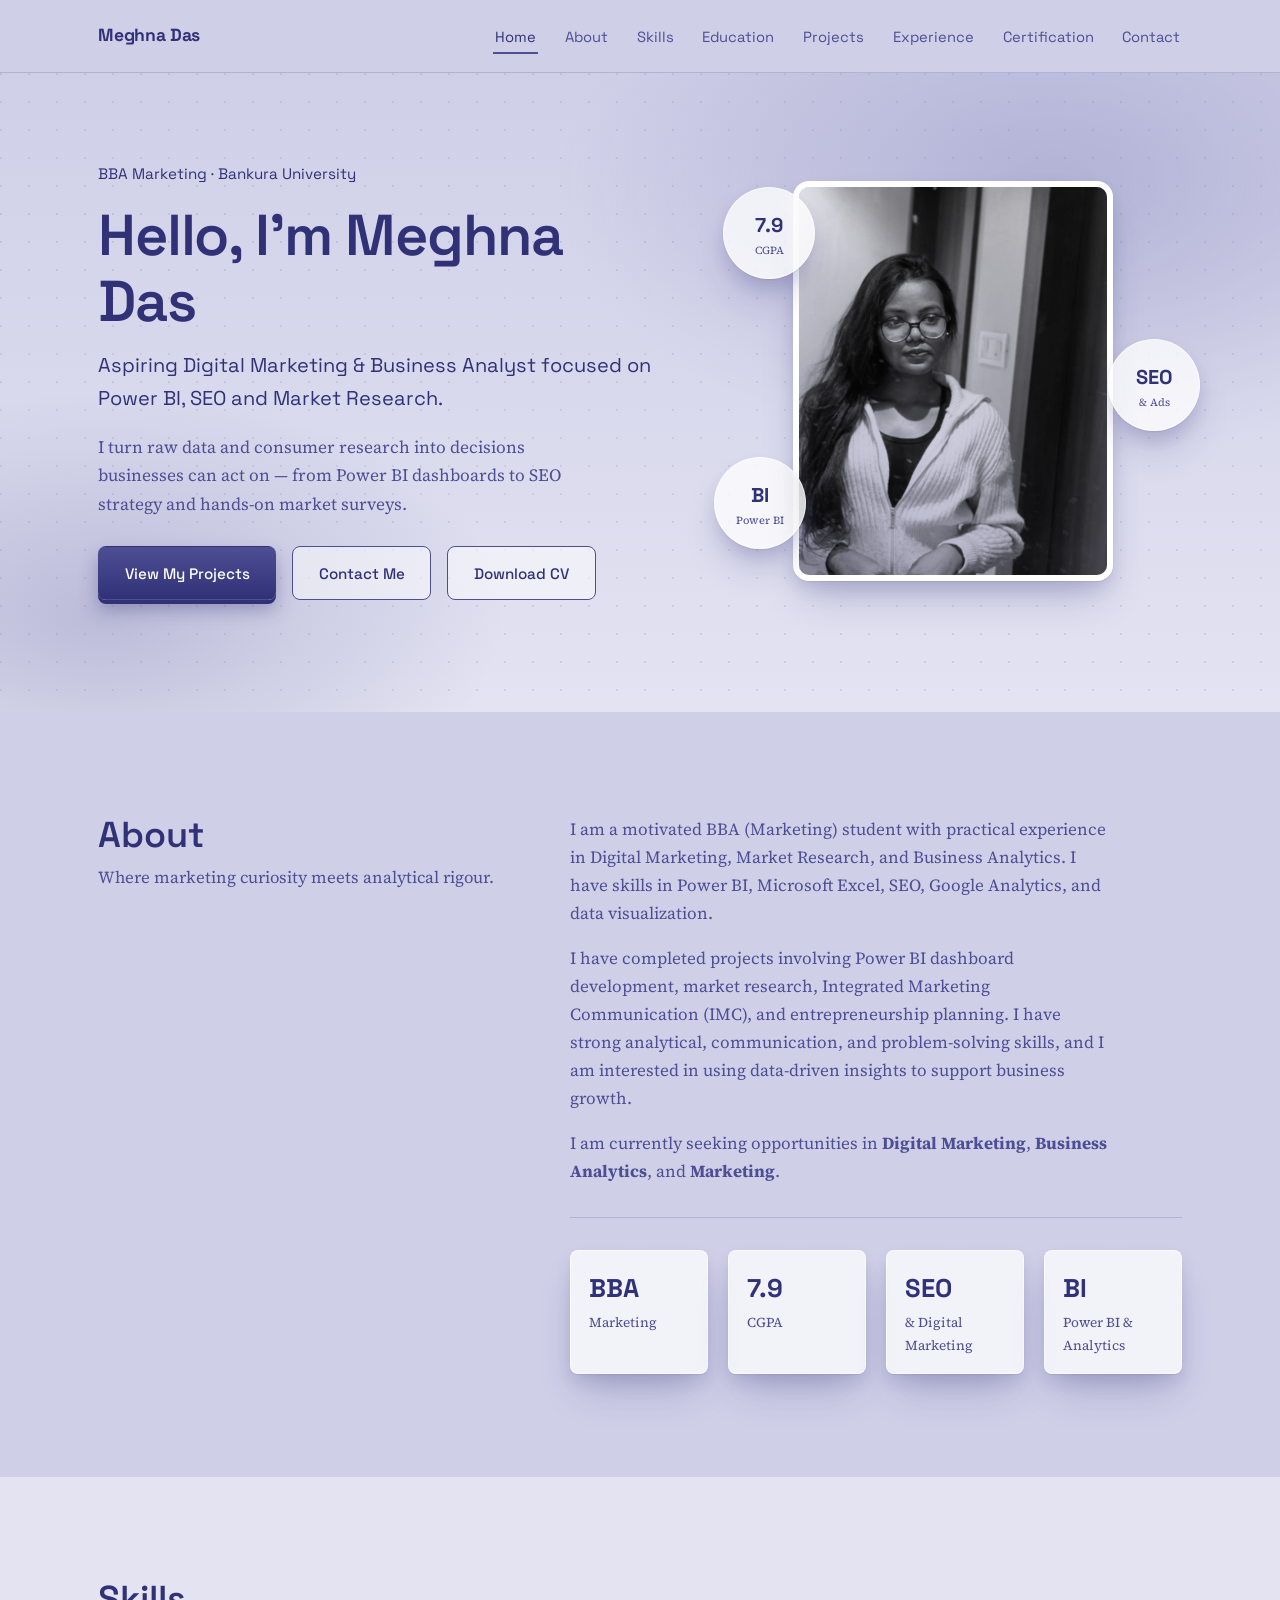
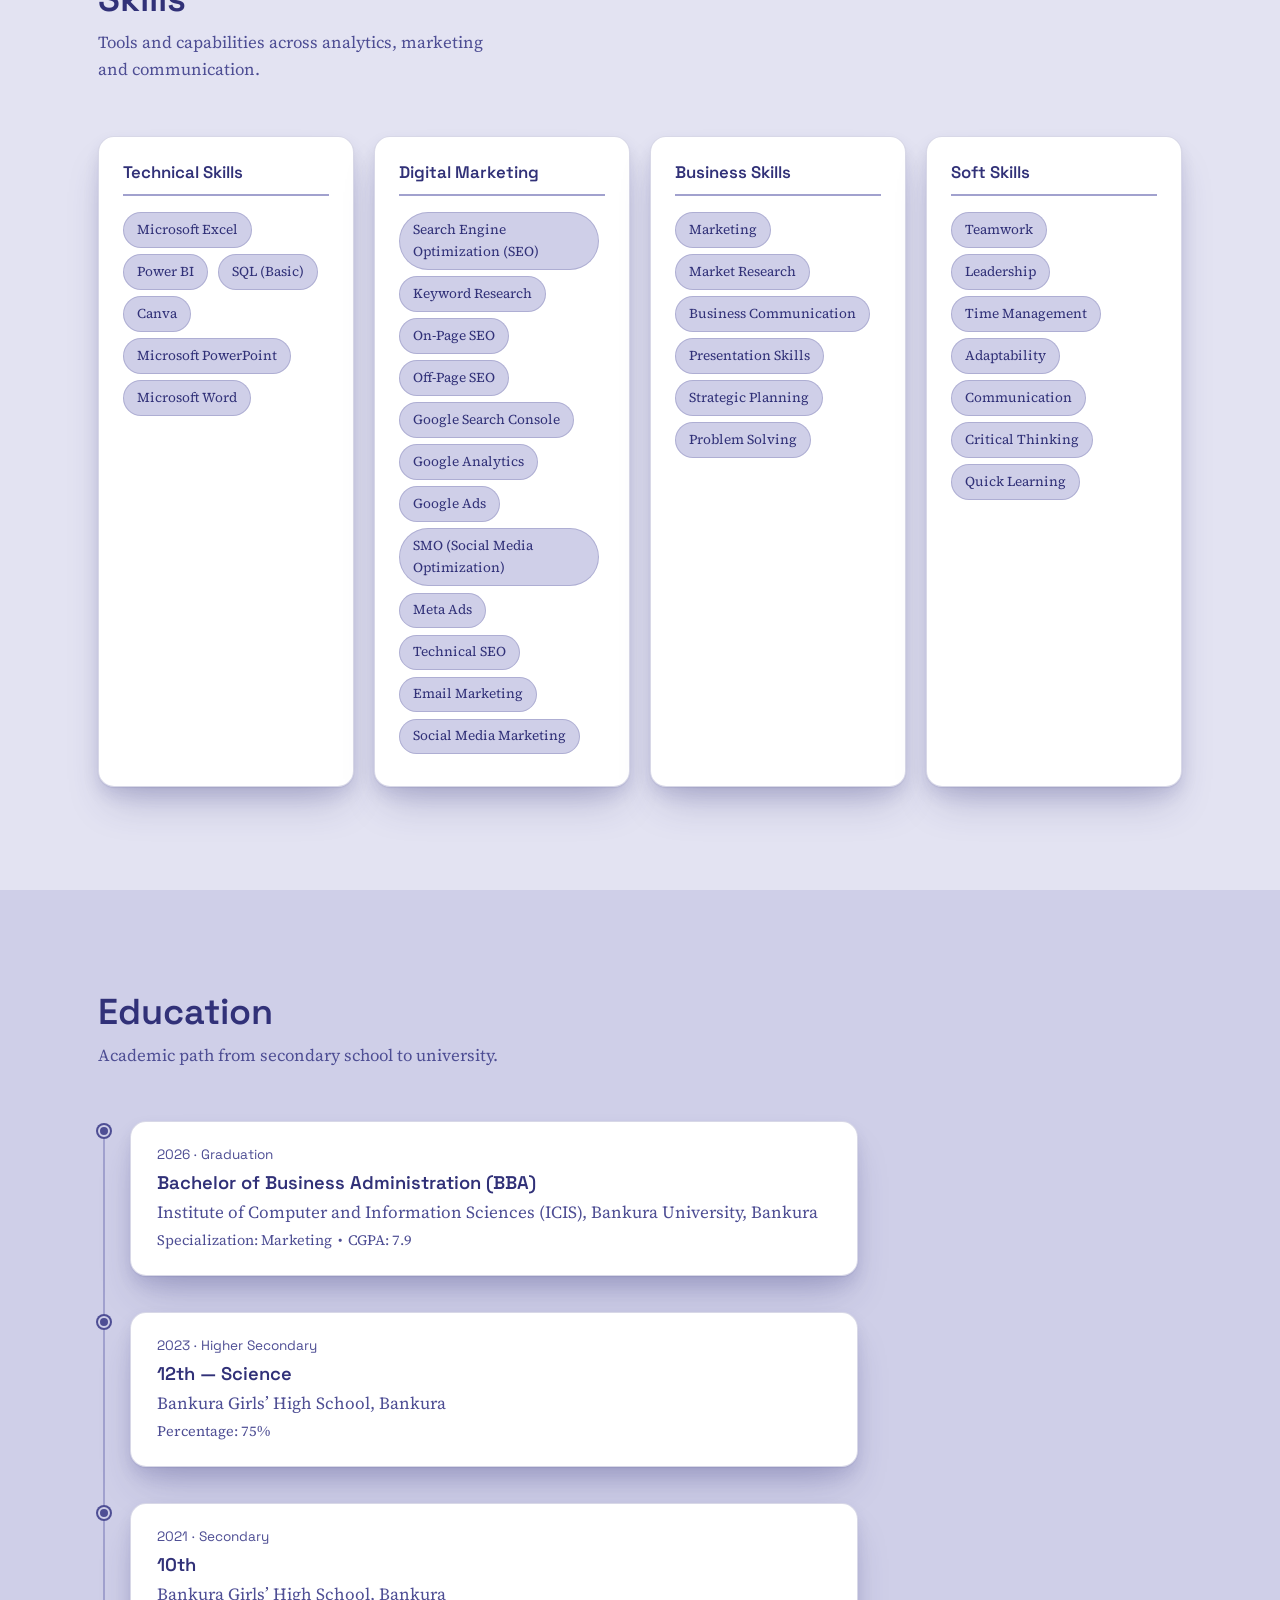
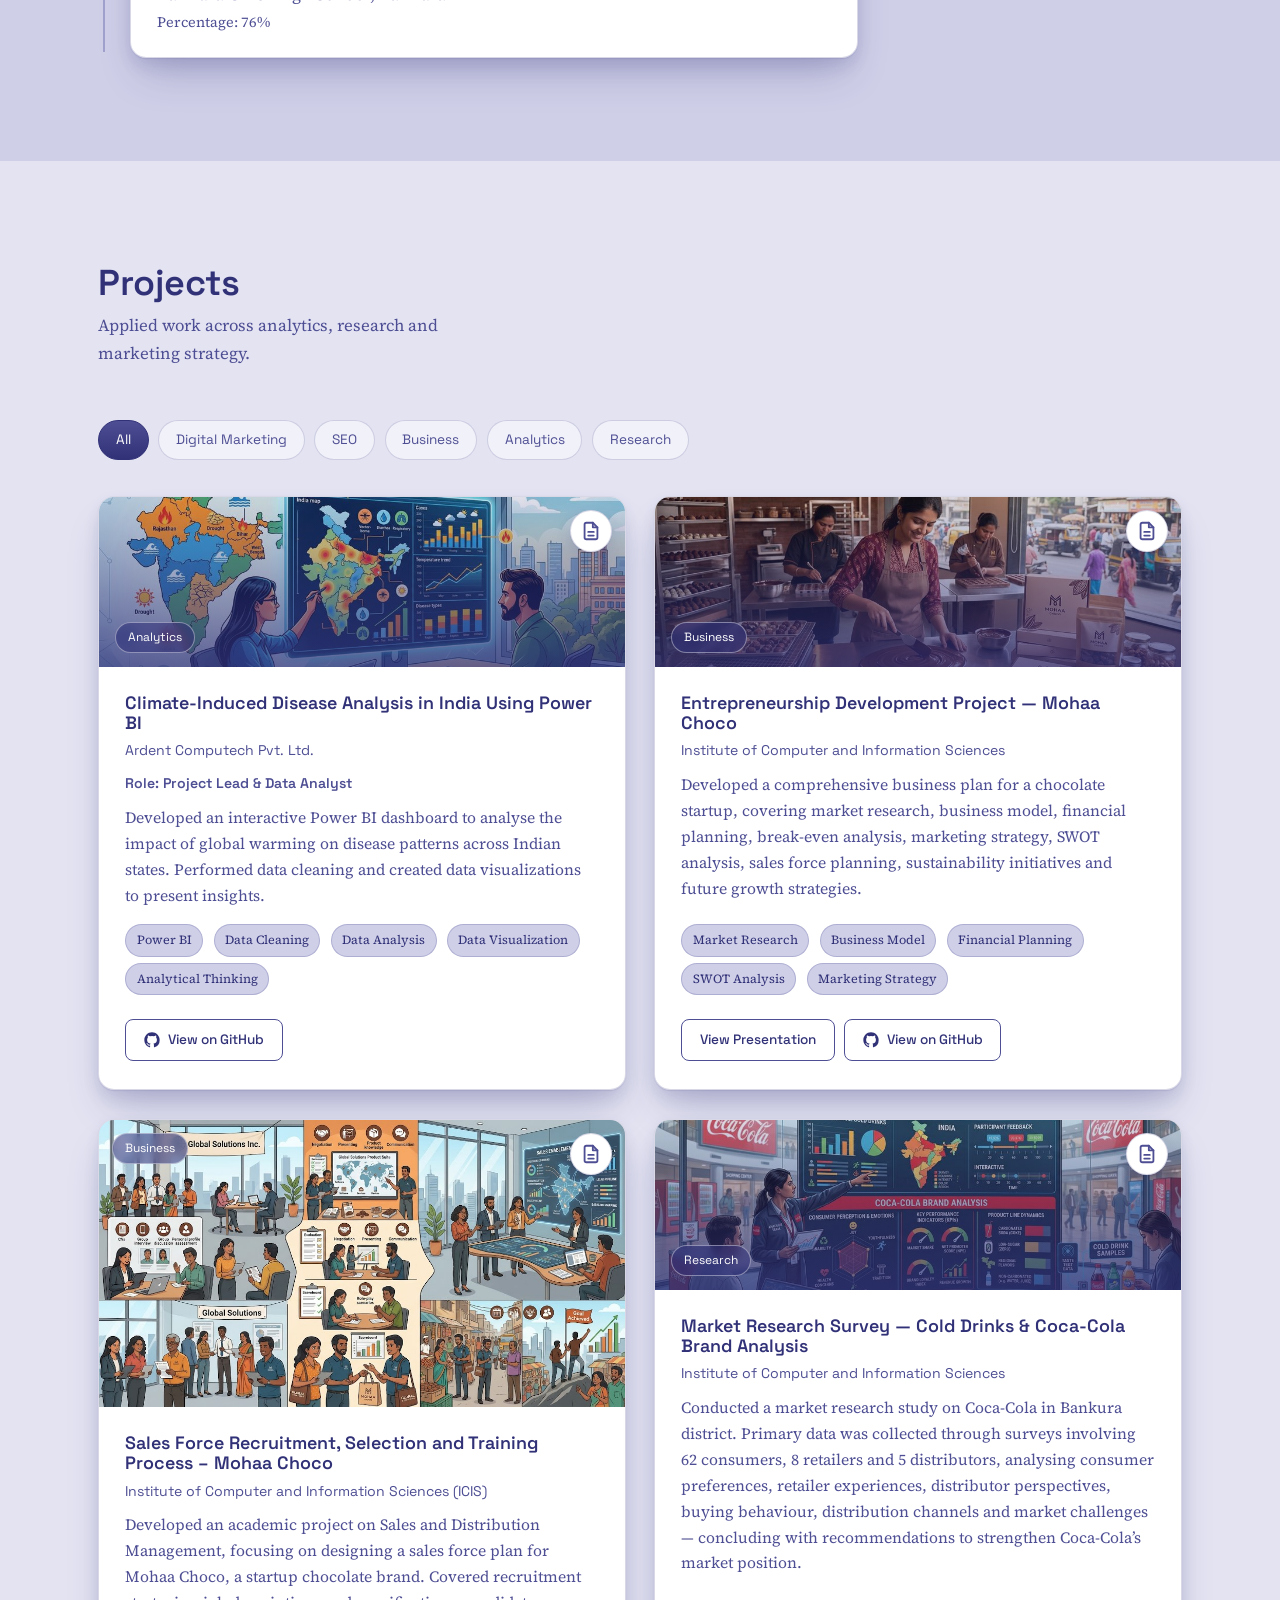
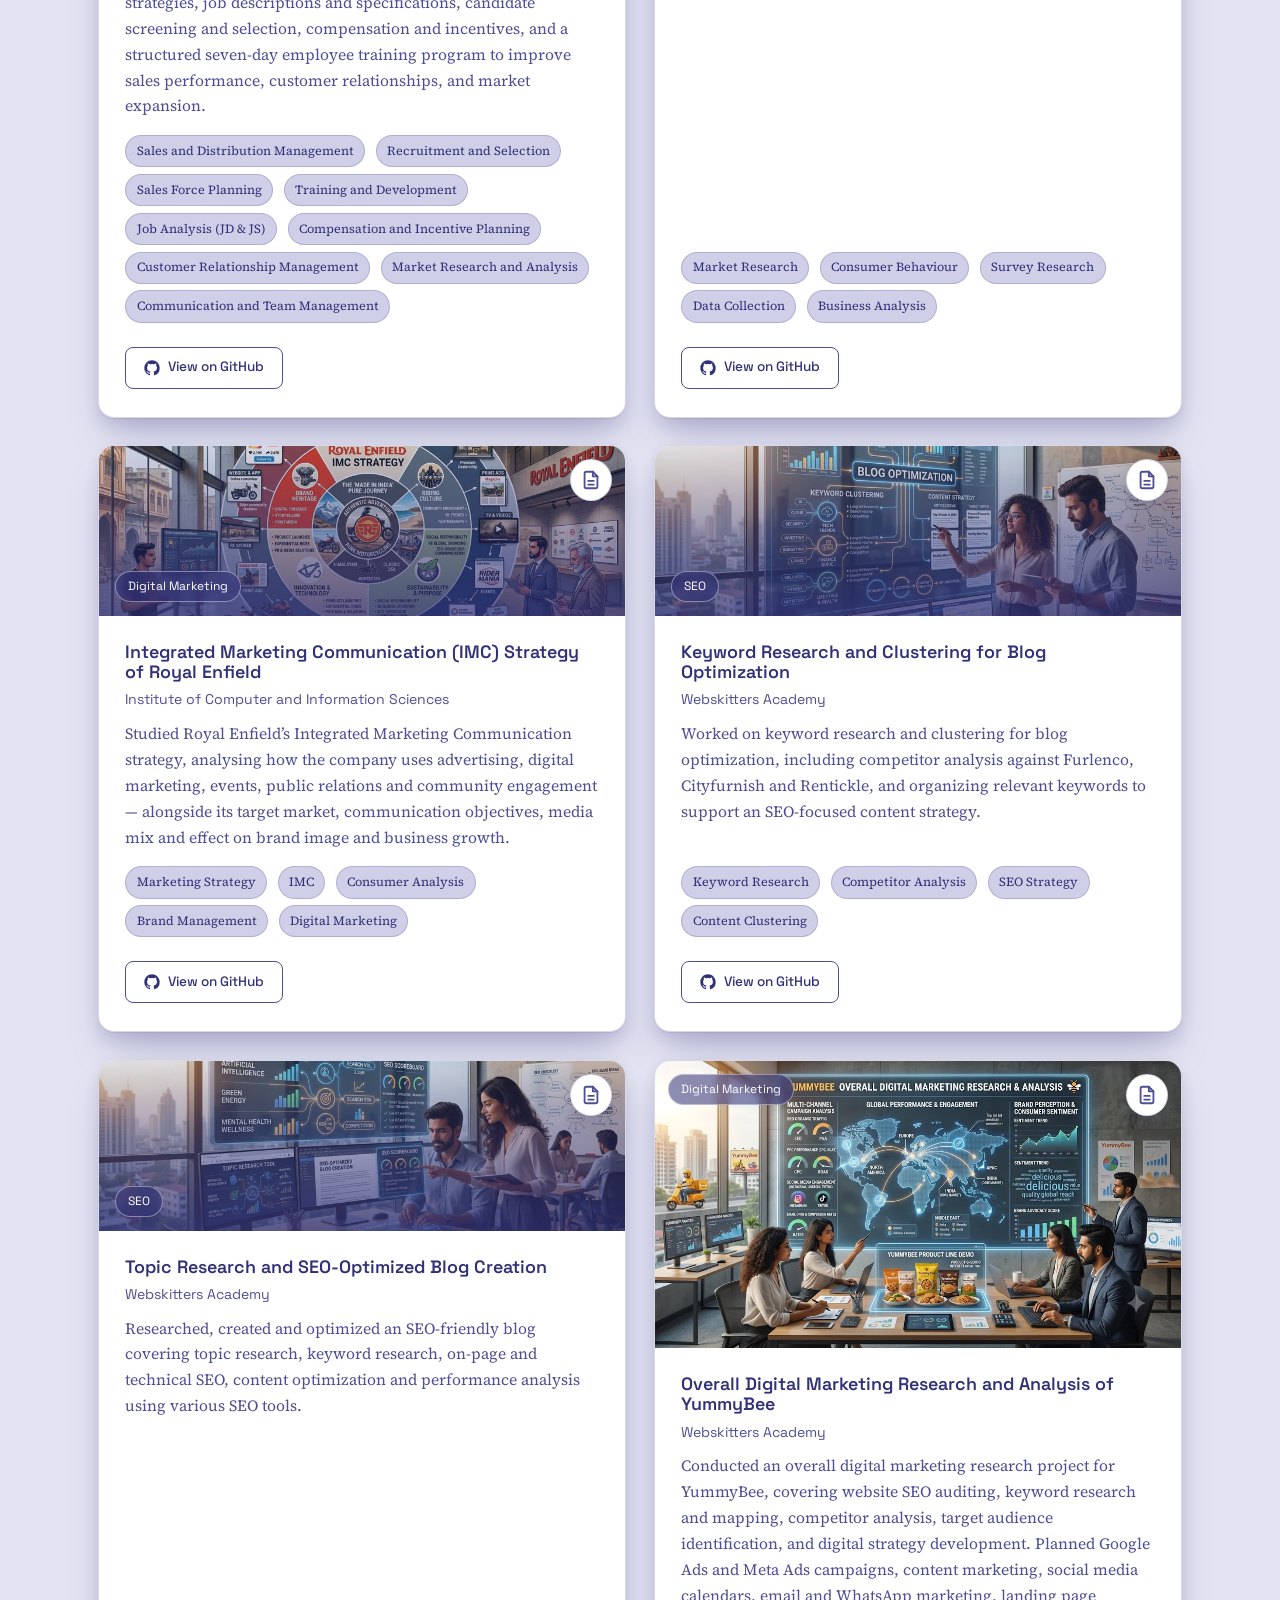
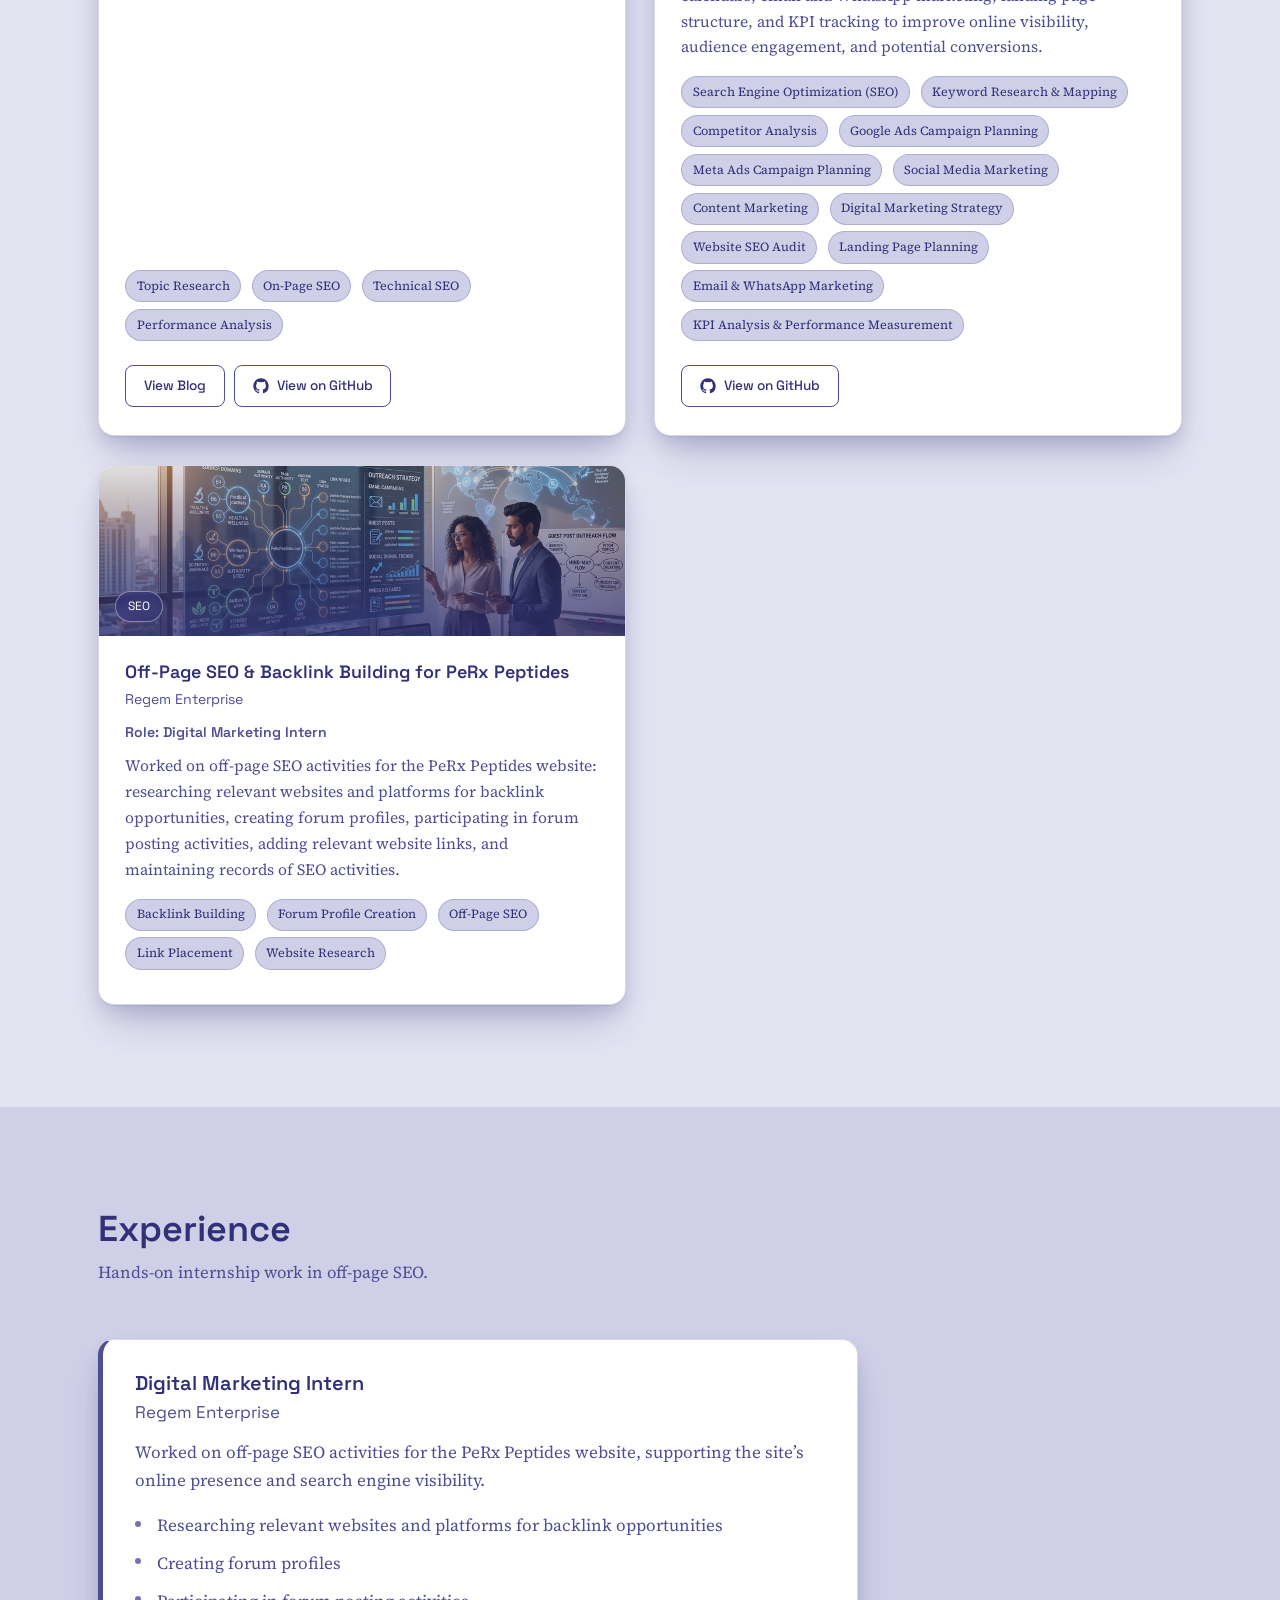
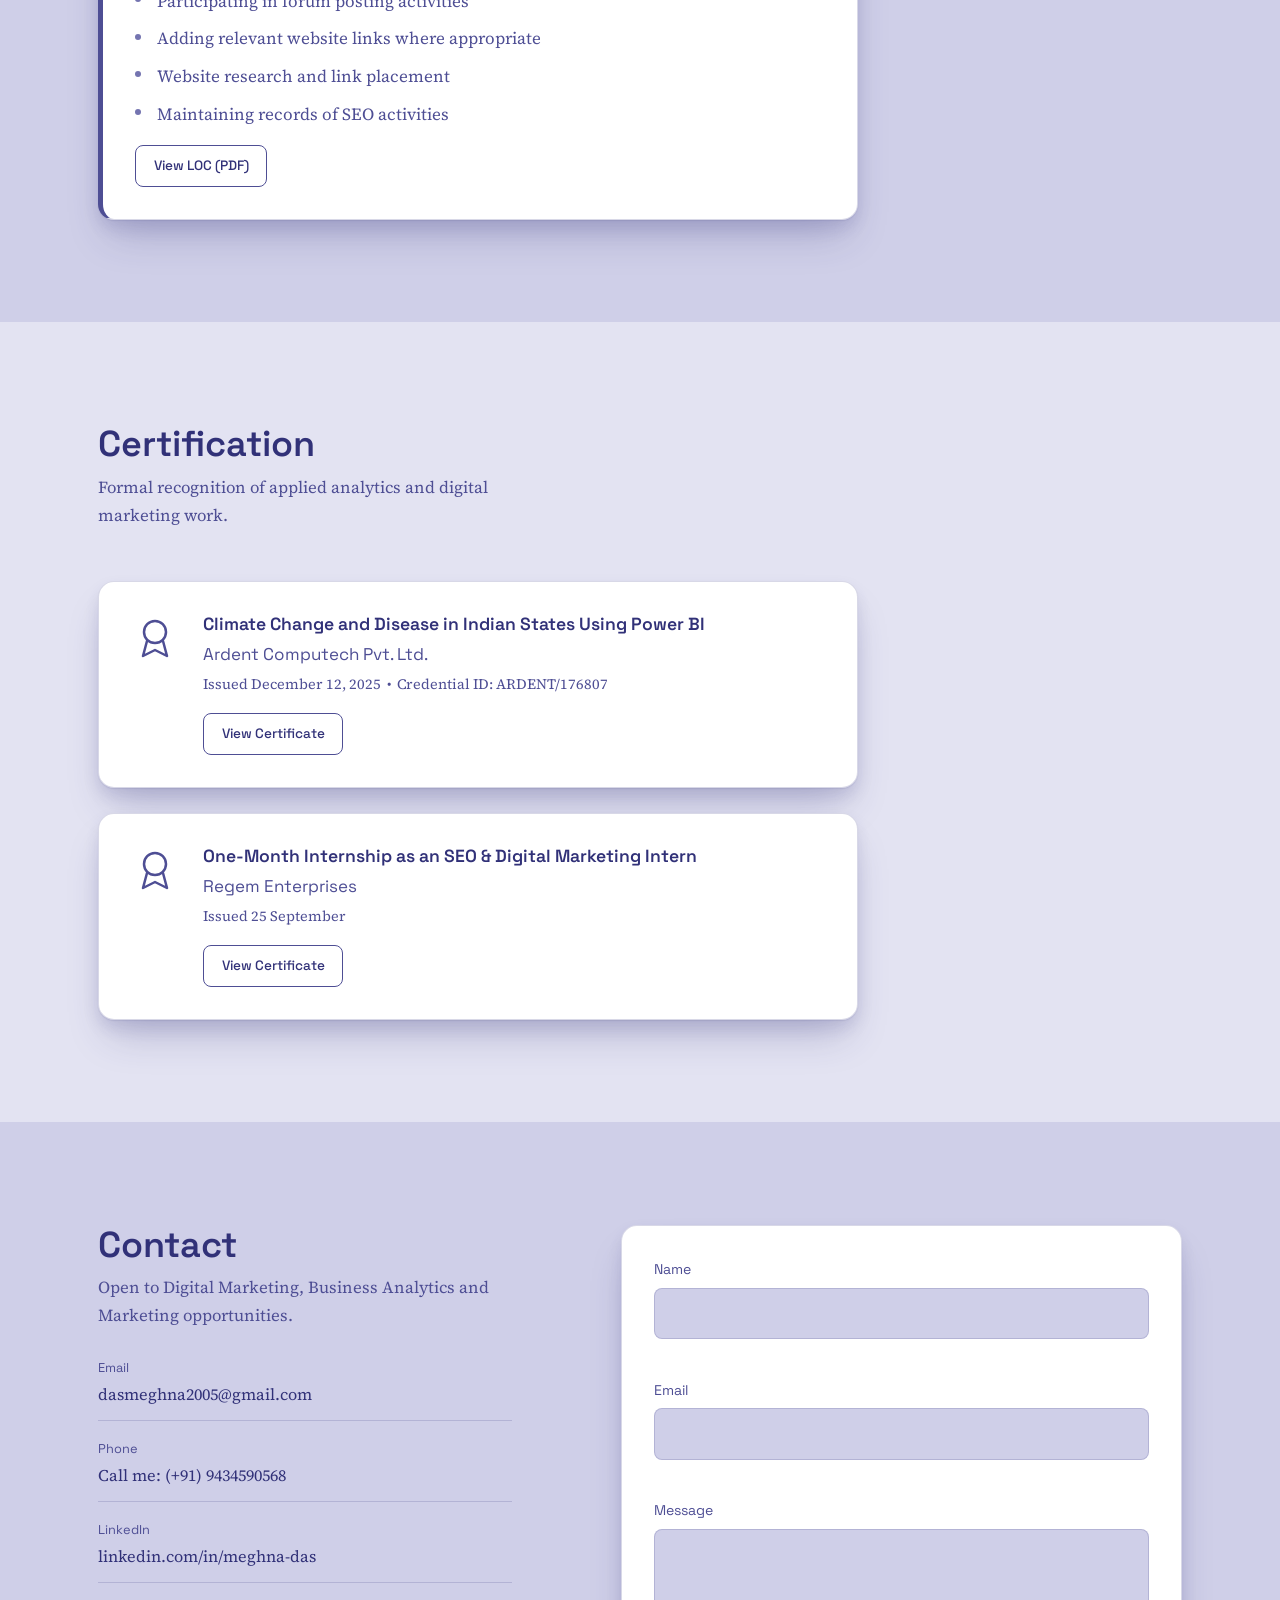
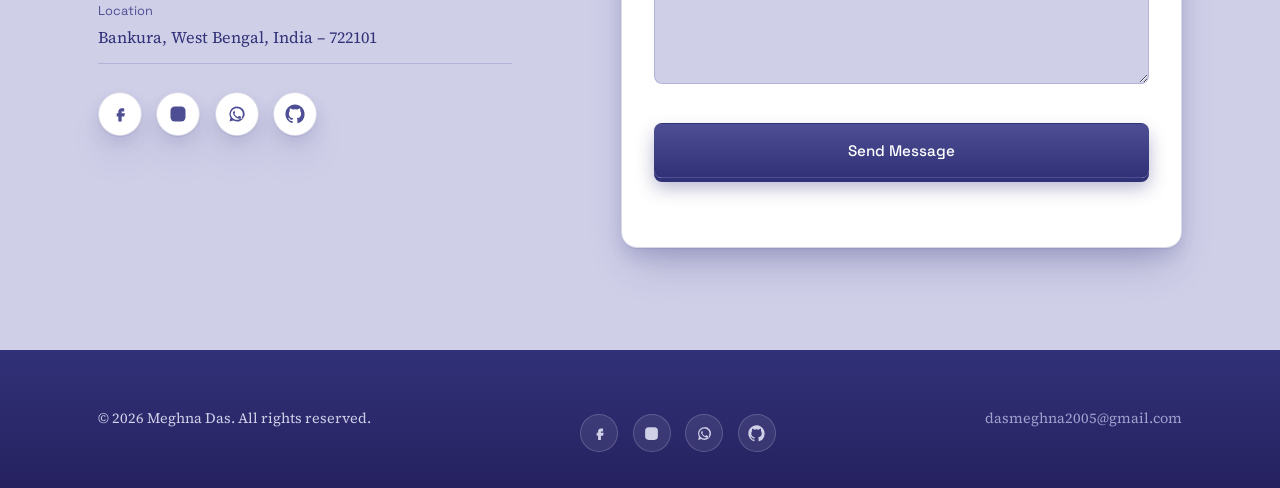
==== index.html @ 4d8c756a "Add files via upload" ====
<!DOCTYPE html>
<html lang="en">
<head>
  <meta charset="UTF-8">
  <meta name="viewport" content="width=device-width, initial-scale=1.0">
  <title>Meghna Das | Digital Marketing &amp; Business Analytics Portfolio</title>
  <meta name="description" content="Professional portfolio of Meghna Das, a BBA Marketing student with skills in Digital Marketing, SEO, Power BI, Market Research and Business Analytics.">
  <link rel="preconnect" href="https://fonts.googleapis.com">
  <link rel="preconnect" href="https://fonts.gstatic.com" crossorigin>
  <link href="https://fonts.googleapis.com/css2?family=Space+Grotesk:wght@400;500;600;700&family=Source+Serif+4:ital,opsz,wght@0,8..60,400;0,8..60,500;1,8..60,400&display=swap" rel="stylesheet">
  <link rel="stylesheet" href="style.css">
</head>
<body>

  <a class="skip-link" href="#main">Skip to content</a>

  <header class="site-header" id="site-header">
    <div class="header-inner">
      <a href="#home" class="logo">Meghna Das</a>

      <nav class="main-nav" id="main-nav" aria-label="Primary">
        <ul class="nav-list">
          <li><a href="#home" class="nav-link">Home</a></li>
          <li><a href="#about" class="nav-link">About</a></li>
          <li><a href="#skills" class="nav-link">Skills</a></li>
          <li><a href="#education" class="nav-link">Education</a></li>
          <li><a href="#projects" class="nav-link">Projects</a></li>
          <li><a href="#experience" class="nav-link">Experience</a></li>
          <li><a href="#certification" class="nav-link">Certification</a></li>
          <li><a href="#contact" class="nav-link">Contact</a></li>
        </ul>
      </nav>

      <button class="nav-toggle" id="nav-toggle" aria-expanded="false" aria-controls="main-nav" aria-label="Open menu">
        <span class="nav-toggle-bar"></span>
        <span class="nav-toggle-bar"></span>
        <span class="nav-toggle-bar"></span>
      </button>
    </div>
  </header>

  <main id="main">

    <!-- HERO -->
    <section class="hero" id="home">
      <div class="hero-bg" aria-hidden="true"></div>
      <div class="hero-inner">
        <div class="hero-copy">
          <p class="hero-eyebrow">BBA Marketing &middot; Bankura University</p>
          <h1 class="hero-heading">Hello, I&rsquo;m Meghna Das</h1>
          <p class="hero-role">Aspiring Digital Marketing &amp; Business Analyst focused on Power BI, SEO and Market Research.</p>
          <p class="hero-summary">
            I turn raw data and consumer research into decisions businesses can act on &mdash;
            from Power BI dashboards to SEO strategy and hands&#8209;on market surveys.
          </p>
          <div class="hero-actions">
            <a href="#projects" class="btn btn-primary">View My Projects</a>
            <a href="#contact" class="btn btn-ghost">Contact Me</a>
            <a href="Meghna_Das.pdf" class="btn btn-ghost" download>Download CV</a>
          </div>
        </div>

        <div class="hero-visual">
          <div class="photo-frame tilt-card" id="photo-frame">
            <img src="images/profile.jpg" alt="Portrait of Meghna Das" class="photo-img">
            <div class="photo-glow"></div>
          </div>

          <div class="floating-chip chip-cgpa tilt-card">
            <span class="chip-value">7.9</span>
            <span class="chip-label">CGPA</span>
          </div>
          <div class="floating-chip chip-bi tilt-card">
            <span class="chip-value">BI</span>
            <span class="chip-label">Power&nbsp;BI</span>
          </div>
          <div class="floating-chip chip-seo tilt-card">
            <span class="chip-value">SEO</span>
            <span class="chip-label">&amp; Ads</span>
          </div>
        </div>
      </div>
    </section>

    <!-- ABOUT -->
    <section class="section" id="about">
      <div class="section-inner about-grid">
        <div class="section-heading-block">
          <h2 class="section-heading">About</h2>
          <p class="section-lede">Where marketing curiosity meets analytical rigour.</p>
        </div>

        <div class="about-body">
          <p>
            I am a motivated BBA (Marketing) student with practical experience in Digital
            Marketing, Market Research, and Business Analytics. I have skills in Power BI,
            Microsoft Excel, SEO, Google Analytics, and data visualization.
          </p>
          <p>
            I have completed projects involving Power BI dashboard development, market
            research, Integrated Marketing Communication (IMC), and entrepreneurship
            planning. I have strong analytical, communication, and problem&#8209;solving
            skills, and I am interested in using data&#8209;driven insights to support
            business growth.
          </p>
          <p>
            I am currently seeking opportunities in <strong>Digital Marketing</strong>,
            <strong>Business Analytics</strong>, and <strong>Marketing</strong>.
          </p>

          <ul class="stat-row">
            <li class="stat tilt-card">
              <span class="stat-value">BBA</span>
              <span class="stat-label">Marketing</span>
            </li>
            <li class="stat tilt-card">
              <span class="stat-value">7.9</span>
              <span class="stat-label">CGPA</span>
            </li>
            <li class="stat tilt-card">
              <span class="stat-value">SEO</span>
              <span class="stat-label">&amp; Digital Marketing</span>
            </li>
            <li class="stat tilt-card">
              <span class="stat-value">BI</span>
              <span class="stat-label">Power BI &amp; Analytics</span>
            </li>
          </ul>
        </div>
      </div>
    </section>

    <!-- SKILLS -->
    <section class="section section-alt" id="skills">
      <div class="section-inner">
        <div class="section-heading-block">
          <h2 class="section-heading">Skills</h2>
          <p class="section-lede">Tools and capabilities across analytics, marketing and communication.</p>
        </div>

        <div class="skills-grid">
          <div class="skill-card tilt-card">
            <h3 class="skill-card-title">Technical Skills</h3>
            <ul class="tag-list">
              <li>Microsoft Excel</li>
              <li>Power BI</li>
              <li>SQL (Basic)</li>
              <li>Canva</li>
              <li>Microsoft PowerPoint</li>
              <li>Microsoft Word</li>
            </ul>
          </div>

          <div class="skill-card tilt-card">
            <h3 class="skill-card-title">Digital Marketing</h3>
            <ul class="tag-list">
              <li>Search Engine Optimization (SEO)</li>
              <li>Keyword Research</li>
              <li>On&#8209;Page SEO</li>
              <li>Off&#8209;Page SEO</li>
              <li>Google Search Console</li>
              <li>Google Analytics</li>
              <li>Google Ads</li>
              <li>SMO (Social Media Optimization)</li>
              <li>Meta Ads</li>
              <li>Technical SEO</li>
              <li>Email Marketing</li>
              <li>Social Media Marketing</li>
            </ul>
          </div>

          <div class="skill-card tilt-card">
            <h3 class="skill-card-title">Business Skills</h3>
            <ul class="tag-list">
              <li>Marketing</li>
              <li>Market Research</li>
              <li>Business Communication</li>
              <li>Presentation Skills</li>
              <li>Strategic Planning</li>
              <li>Problem Solving</li>
            </ul>
          </div>

          <div class="skill-card tilt-card">
            <h3 class="skill-card-title">Soft Skills</h3>
            <ul class="tag-list">
              <li>Teamwork</li>
              <li>Leadership</li>
              <li>Time Management</li>
              <li>Adaptability</li>
              <li>Communication</li>
              <li>Critical Thinking</li>
              <li>Quick Learning</li>
            </ul>
          </div>
        </div>
      </div>
    </section>

    <!-- EDUCATION -->
    <section class="section" id="education">
      <div class="section-inner">
        <div class="section-heading-block">
          <h2 class="section-heading">Education</h2>
          <p class="section-lede">Academic path from secondary school to university.</p>
        </div>

        <ol class="timeline">
          <li class="timeline-item">
            <div class="timeline-dot"></div>
            <div class="timeline-content tilt-card">
              <p class="timeline-year">2026 &middot; Graduation</p>
              <h3 class="timeline-title">Bachelor of Business Administration (BBA)</h3>
              <p class="timeline-org">Institute of Computer and Information Sciences (ICIS), Bankura University, Bankura</p>
              <p class="timeline-meta">Specialization: Marketing &nbsp;&bull;&nbsp; CGPA: 7.9</p>
            </div>
          </li>

          <li class="timeline-item">
            <div class="timeline-dot"></div>
            <div class="timeline-content tilt-card">
              <p class="timeline-year">2023 &middot; Higher Secondary</p>
              <h3 class="timeline-title">12th &mdash; Science</h3>
              <p class="timeline-org">Bankura Girls&rsquo; High School, Bankura</p>
              <p class="timeline-meta">Percentage: 75%</p>
            </div>
          </li>

          <li class="timeline-item">
            <div class="timeline-dot"></div>
            <div class="timeline-content tilt-card">
              <p class="timeline-year">2021 &middot; Secondary</p>
              <h3 class="timeline-title">10th</h3>
              <p class="timeline-org">Bankura Girls&rsquo; High School, Bankura</p>
              <p class="timeline-meta">Percentage: 76%</p>
            </div>
          </li>
        </ol>
      </div>
    </section>

    <!-- PROJECTS -->
    <section class="section section-alt" id="projects">
      <div class="section-inner">
        <div class="section-heading-block">
          <h2 class="section-heading">Projects</h2>
          <p class="section-lede">Applied work across analytics, research and marketing strategy.</p>
        </div>

        <div class="filter-bar" role="group" aria-label="Filter projects by category">
          <button class="filter-btn is-active" data-filter="all">All</button>
          <button class="filter-btn" data-filter="digital-marketing">Digital Marketing</button>
          <button class="filter-btn" data-filter="seo">SEO</button>
          <button class="filter-btn" data-filter="business">Business</button>
          <button class="filter-btn" data-filter="analytics">Analytics</button>
          <button class="filter-btn" data-filter="research">Research</button>
        </div>

        <div class="project-grid" id="project-grid">

          <article class="project-card tilt-card" data-category="analytics">
            <a class="project-pdf-link" href="Power_BI_project.pdf" target="_blank" rel="noopener noreferrer" aria-label="View project PDF: Climate-Induced Disease Analysis in India Using Power BI" title="View project PDF">
              <svg viewBox="0 0 24 24" aria-hidden="true"><path d="M14 3H7a2 2 0 0 0-2 2v14a2 2 0 0 0 2 2h10a2 2 0 0 0 2-2V8l-5-5Z"/><path d="M14 3v5h5"/><path d="M9 13h6M9 17h6"/></svg>
            </a>
            <div class="project-media" style="background-image:url('images/project-disease-analysis.jpg')">
              <span class="project-media-tag">Analytics</span>
            </div>
            <div class="project-body">
              <div class="project-card-head">
                <h3 class="project-title">Climate-Induced Disease Analysis in India Using Power BI</h3>
                <p class="project-org">Ardent Computech Pvt. Ltd.</p>
              </div>
              <p class="project-role">Role: Project Lead &amp; Data Analyst</p>
              <p class="project-desc">
                Developed an interactive Power BI dashboard to analyse the impact of global
                warming on disease patterns across Indian states. Performed data cleaning
                and created data visualizations to present insights.
              </p>
              <ul class="tag-list tag-list-compact">
                <li>Power BI</li>
                <li>Data Cleaning</li>
                <li>Data Analysis</li>
                <li>Data Visualization</li>
                <li>Analytical Thinking</li>
              </ul>
              <div class="project-actions">
                <a class="btn btn-small btn-github" href="https://github.com/dasmeghna2005-hub/marketing_management_projects/blob/main/Power_BI_project.pdf" target="_blank" rel="noopener noreferrer"><svg viewBox="0 0 24 24" aria-hidden="true"><path d="M12 .5C5.65.5.5 5.65.5 12c0 5.08 3.29 9.38 7.86 10.9.58.1.79-.25.79-.56v-2c-3.2.7-3.87-1.37-3.87-1.37-.52-1.33-1.28-1.69-1.28-1.69-1.04-.71.08-.7.08-.7 1.15.08 1.76 1.18 1.76 1.18 1.03 1.76 2.69 1.25 3.35.96.1-.74.4-1.25.73-1.54-2.55-.29-5.24-1.28-5.24-5.68 0-1.25.45-2.28 1.18-3.08-.12-.29-.51-1.46.11-3.04 0 0 .97-.31 3.17 1.18a11 11 0 0 1 5.77 0c2.2-1.49 3.17-1.18 3.17-1.18.63 1.58.23 2.75.11 3.04.74.8 1.18 1.83 1.18 3.08 0 4.41-2.69 5.38-5.25 5.67.41.36.78 1.06.78 2.14v3.17c0 .31.21.67.8.56A11.5 11.5 0 0 0 23.5 12C23.5 5.65 18.35.5 12 .5Z"/></svg> View on GitHub</a>
              </div>
            </div>
          </article>

          <article class="project-card tilt-card" data-category="business research">
            <a class="project-pdf-link" href="Entrepreneurship.pdf" target="_blank" rel="noopener noreferrer" aria-label="View project PDF: Entrepreneurship Development Project - Mohaa Choco" title="View project PDF">
              <svg viewBox="0 0 24 24" aria-hidden="true"><path d="M14 3H7a2 2 0 0 0-2 2v14a2 2 0 0 0 2 2h10a2 2 0 0 0 2-2V8l-5-5Z"/><path d="M14 3v5h5"/><path d="M9 13h6M9 17h6"/></svg>
            </a>
            <div class="project-media" style="background-image:url('images/project-mohaa-choco.jpg')">
              <span class="project-media-tag">Business</span>
            </div>
            <div class="project-body">
              <div class="project-card-head">
                <h3 class="project-title">Entrepreneurship Development Project &mdash; Mohaa Choco</h3>
                <p class="project-org">Institute of Computer and Information Sciences</p>
              </div>
              <p class="project-desc">
                Developed a comprehensive business plan for a chocolate startup, covering
                market research, business model, financial planning, break&#8209;even
                analysis, marketing strategy, SWOT analysis, sales force planning,
                sustainability initiatives and future growth strategies.
              </p>
              <ul class="tag-list tag-list-compact">
                <li>Market Research</li>
                <li>Business Model</li>
                <li>Financial Planning</li>
                <li>SWOT Analysis</li>
                <li>Marketing Strategy</li>
              </ul>
              <div class="project-actions">
                <a class="btn btn-small" href="Entrepreneurship_Presentation.pdf" target="_blank" rel="noopener noreferrer">View Presentation</a>
                <a class="btn btn-small btn-github" href="https://github.com/dasmeghna2005-hub/marketing_management_projects/blob/main/Entrepreneurship.pdf" target="_blank" rel="noopener noreferrer"><svg viewBox="0 0 24 24" aria-hidden="true"><path d="M12 .5C5.65.5.5 5.65.5 12c0 5.08 3.29 9.38 7.86 10.9.58.1.79-.25.79-.56v-2c-3.2.7-3.87-1.37-3.87-1.37-.52-1.33-1.28-1.69-1.28-1.69-1.04-.71.08-.7.08-.7 1.15.08 1.76 1.18 1.76 1.18 1.03 1.76 2.69 1.25 3.35.96.1-.74.4-1.25.73-1.54-2.55-.29-5.24-1.28-5.24-5.68 0-1.25.45-2.28 1.18-3.08-.12-.29-.51-1.46.11-3.04 0 0 .97-.31 3.17 1.18a11 11 0 0 1 5.77 0c2.2-1.49 3.17-1.18 3.17-1.18.63 1.58.23 2.75.11 3.04.74.8 1.18 1.83 1.18 3.08 0 4.41-2.69 5.38-5.25 5.67.41.36.78 1.06.78 2.14v3.17c0 .31.21.67.8.56A11.5 11.5 0 0 0 23.5 12C23.5 5.65 18.35.5 12 .5Z"/></svg> View on GitHub</a>
              </div>
            </div>
          </article>

          <article class="project-card tilt-card" data-category="business">
            <a class="project-pdf-link" href="Sales_and_distribution_management_Mohaa_choco.pdf" target="_blank" rel="noopener noreferrer" aria-label="View project PDF: Sales Force Recruitment, Selection and Training Process - Mohaa Choco" title="View project PDF">
              <svg viewBox="0 0 24 24" aria-hidden="true"><path d="M14 3H7a2 2 0 0 0-2 2v14a2 2 0 0 0 2 2h10a2 2 0 0 0 2-2V8l-5-5Z"/><path d="M14 3v5h5"/><path d="M9 13h6M9 17h6"/></svg>
            </a>
            <div class="project-media project-media--full" role="img" aria-label="Mohaa Choco sales force recruitment, selection and training illustration" style="background-image:url('images/project-sales-force.jpg')">
              <span class="project-media-tag">Business</span>
            </div>
            <div class="project-body">
              <div class="project-card-head">
                <h3 class="project-title">Sales Force Recruitment, Selection and Training Process &ndash; Mohaa Choco</h3>
                <p class="project-org">Institute of Computer and Information Sciences (ICIS)</p>
              </div>
              <p class="project-desc">
                Developed an academic project on Sales and Distribution Management, focusing on designing a sales force plan for Mohaa Choco, a startup chocolate brand. Covered recruitment strategies, job descriptions and specifications, candidate screening and selection, compensation and incentives, and a structured seven-day employee training program to improve sales performance, customer relationships, and market expansion.
              </p>
              <ul class="tag-list tag-list-compact">
                <li>Sales and Distribution Management</li>
                <li>Recruitment and Selection</li>
                <li>Sales Force Planning</li>
                <li>Training and Development</li>
                <li>Job Analysis (JD &amp; JS)</li>
                <li>Compensation and Incentive Planning</li>
                <li>Customer Relationship Management</li>
                <li>Market Research and Analysis</li>
                <li>Communication and Team Management</li>
              </ul>
              <div class="project-actions">
                <a class="btn btn-small btn-github" href="https://github.com/dasmeghna2005-hub/marketing_management_projects/blob/main/Sales_and_distribution_management_Mohaa_choco.pdf" target="_blank" rel="noopener noreferrer"><svg viewBox="0 0 24 24" aria-hidden="true"><path d="M12 .5C5.65.5.5 5.65.5 12c0 5.08 3.29 9.38 7.86 10.9.58.1.79-.25.79-.56v-2c-3.2.7-3.87-1.37-3.87-1.37-.52-1.33-1.28-1.69-1.28-1.69-1.04-.71.08-.7.08-.7 1.15.08 1.76 1.18 1.76 1.18 1.03 1.76 2.69 1.25 3.35.96.1-.74.4-1.25.73-1.54-2.55-.29-5.24-1.28-5.24-5.68 0-1.25.45-2.28 1.18-3.08-.12-.29-.51-1.46.11-3.04 0 0 .97-.31 3.17 1.18a11 11 0 0 1 5.77 0c2.2-1.49 3.17-1.18 3.17-1.18.63 1.58.23 2.75.11 3.04.74.8 1.18 1.83 1.18 3.08 0 4.41-2.69 5.38-5.25 5.67.41.36.78 1.06.78 2.14v3.17c0 .31.21.67.8.56A11.5 11.5 0 0 0 23.5 12C23.5 5.65 18.35.5 12 .5Z"/></svg> View on GitHub</a>
              </div>
            </div>
          </article>

          <article class="project-card tilt-card" data-category="research business">
            <a class="project-pdf-link" href="Budiness_research_methodology.pdf" target="_blank" rel="noopener noreferrer" aria-label="View project PDF: Market Research Survey - Cold Drinks - Coca-Cola Brand Analysis" title="View project PDF">
              <svg viewBox="0 0 24 24" aria-hidden="true"><path d="M14 3H7a2 2 0 0 0-2 2v14a2 2 0 0 0 2 2h10a2 2 0 0 0 2-2V8l-5-5Z"/><path d="M14 3v5h5"/><path d="M9 13h6M9 17h6"/></svg>
            </a>
            <div class="project-media" style="background-image:url('images/project-cocacola-research.jpg')">
              <span class="project-media-tag">Research</span>
            </div>
            <div class="project-body">
              <div class="project-card-head">
                <h3 class="project-title">Market Research Survey &mdash; Cold Drinks &amp; Coca&#8209;Cola Brand Analysis</h3>
                <p class="project-org">Institute of Computer and Information Sciences</p>
              </div>
              <p class="project-desc">
                Conducted a market research study on Coca&#8209;Cola in Bankura district.
                Primary data was collected through surveys involving 62 consumers, 8
                retailers and 5 distributors, analysing consumer preferences, retailer
                experiences, distributor perspectives, buying behaviour, distribution
                channels and market challenges &mdash; concluding with recommendations to
                strengthen Coca&#8209;Cola&rsquo;s market position.
              </p>
              <ul class="tag-list tag-list-compact">
                <li>Market Research</li>
                <li>Consumer Behaviour</li>
                <li>Survey Research</li>
                <li>Data Collection</li>
                <li>Business Analysis</li>
              </ul>
              <div class="project-actions">
                <a class="btn btn-small btn-github" href="https://github.com/dasmeghna2005-hub/marketing_management_projects/blob/main/Budiness_research_methodology.pdf" target="_blank" rel="noopener noreferrer"><svg viewBox="0 0 24 24" aria-hidden="true"><path d="M12 .5C5.65.5.5 5.65.5 12c0 5.08 3.29 9.38 7.86 10.9.58.1.79-.25.79-.56v-2c-3.2.7-3.87-1.37-3.87-1.37-.52-1.33-1.28-1.69-1.28-1.69-1.04-.71.08-.7.08-.7 1.15.08 1.76 1.18 1.76 1.18 1.03 1.76 2.69 1.25 3.35.96.1-.74.4-1.25.73-1.54-2.55-.29-5.24-1.28-5.24-5.68 0-1.25.45-2.28 1.18-3.08-.12-.29-.51-1.46.11-3.04 0 0 .97-.31 3.17 1.18a11 11 0 0 1 5.77 0c2.2-1.49 3.17-1.18 3.17-1.18.63 1.58.23 2.75.11 3.04.74.8 1.18 1.83 1.18 3.08 0 4.41-2.69 5.38-5.25 5.67.41.36.78 1.06.78 2.14v3.17c0 .31.21.67.8.56A11.5 11.5 0 0 0 23.5 12C23.5 5.65 18.35.5 12 .5Z"/></svg> View on GitHub</a>
              </div>
            </div>
          </article>

          <article class="project-card tilt-card" data-category="digital-marketing business">
            <a class="project-pdf-link" href="Integrated_marketing_communication.pdf" target="_blank" rel="noopener noreferrer" aria-label="View project PDF: Integrated Marketing Communication (IMC) Strategy of Royal Enfield" title="View project PDF">
              <svg viewBox="0 0 24 24" aria-hidden="true"><path d="M14 3H7a2 2 0 0 0-2 2v14a2 2 0 0 0 2 2h10a2 2 0 0 0 2-2V8l-5-5Z"/><path d="M14 3v5h5"/><path d="M9 13h6M9 17h6"/></svg>
            </a>
            <div class="project-media" style="background-image:url('images/project-royal-enfield.jpg')">
              <span class="project-media-tag">Digital Marketing</span>
            </div>
            <div class="project-body">
              <div class="project-card-head">
                <h3 class="project-title">Integrated Marketing Communication (IMC) Strategy of Royal Enfield</h3>
                <p class="project-org">Institute of Computer and Information Sciences</p>
              </div>
              <p class="project-desc">
                Studied Royal Enfield&rsquo;s Integrated Marketing Communication strategy,
                analysing how the company uses advertising, digital marketing, events,
                public relations and community engagement &mdash; alongside its target
                market, communication objectives, media mix and effect on brand image and
                business growth.
              </p>
              <ul class="tag-list tag-list-compact">
                <li>Marketing Strategy</li>
                <li>IMC</li>
                <li>Consumer Analysis</li>
                <li>Brand Management</li>
                <li>Digital Marketing</li>
              </ul>
              <div class="project-actions">
                <a class="btn btn-small btn-github" href="https://github.com/dasmeghna2005-hub/marketing_management_projects/blob/main/Integrated_marketing_communication.pdf" target="_blank" rel="noopener noreferrer"><svg viewBox="0 0 24 24" aria-hidden="true"><path d="M12 .5C5.65.5.5 5.65.5 12c0 5.08 3.29 9.38 7.86 10.9.58.1.79-.25.79-.56v-2c-3.2.7-3.87-1.37-3.87-1.37-.52-1.33-1.28-1.69-1.28-1.69-1.04-.71.08-.7.08-.7 1.15.08 1.76 1.18 1.76 1.18 1.03 1.76 2.69 1.25 3.35.96.1-.74.4-1.25.73-1.54-2.55-.29-5.24-1.28-5.24-5.68 0-1.25.45-2.28 1.18-3.08-.12-.29-.51-1.46.11-3.04 0 0 .97-.31 3.17 1.18a11 11 0 0 1 5.77 0c2.2-1.49 3.17-1.18 3.17-1.18.63 1.58.23 2.75.11 3.04.74.8 1.18 1.83 1.18 3.08 0 4.41-2.69 5.38-5.25 5.67.41.36.78 1.06.78 2.14v3.17c0 .31.21.67.8.56A11.5 11.5 0 0 0 23.5 12C23.5 5.65 18.35.5 12 .5Z"/></svg> View on GitHub</a>
              </div>
            </div>
          </article>

          <article class="project-card tilt-card" data-category="seo digital-marketing">
            <a class="project-pdf-link" href="Module1_KeywordResearch_%5BMeghna%20Das%5D_%5BWA-522-ARSI-IT-DIMAWIAI-APR-2026-1%5D.pdf" target="_blank" rel="noopener noreferrer" aria-label="View project PDF: Keyword Research and Clustering for Blog Optimization" title="View project PDF">
              <svg viewBox="0 0 24 24" aria-hidden="true"><path d="M14 3H7a2 2 0 0 0-2 2v14a2 2 0 0 0 2 2h10a2 2 0 0 0 2-2V8l-5-5Z"/><path d="M14 3v5h5"/><path d="M9 13h6M9 17h6"/></svg>
            </a>
            <div class="project-media" style="background-image:url('images/project-keyword-research.jpg')">
              <span class="project-media-tag">SEO</span>
            </div>
            <div class="project-body">
              <div class="project-card-head">
                <h3 class="project-title">Keyword Research and Clustering for Blog Optimization</h3>
                <p class="project-org">Webskitters Academy</p>
              </div>
              <p class="project-desc">
                Worked on keyword research and clustering for blog optimization, including
                competitor analysis against Furlenco, Cityfurnish and Rentickle, and
                organizing relevant keywords to support an SEO&#8209;focused content
                strategy.
              </p>
              <ul class="tag-list tag-list-compact">
                <li>Keyword Research</li>
                <li>Competitor Analysis</li>
                <li>SEO Strategy</li>
                <li>Content Clustering</li>
              </ul>
              <div class="project-actions">
                <a class="btn btn-small btn-github" href="https://github.com/dasmeghna2005-hub/digital_marketing_projects/blob/main/Module1_KeywordResearch_[Meghna%20Das]_[WA-522-ARSI-IT-DIMAWIAI-APR-2026-1].pdf" target="_blank" rel="noopener noreferrer"><svg viewBox="0 0 24 24" aria-hidden="true"><path d="M12 .5C5.65.5.5 5.65.5 12c0 5.08 3.29 9.38 7.86 10.9.58.1.79-.25.79-.56v-2c-3.2.7-3.87-1.37-3.87-1.37-.52-1.33-1.28-1.69-1.28-1.69-1.04-.71.08-.7.08-.7 1.15.08 1.76 1.18 1.76 1.18 1.03 1.76 2.69 1.25 3.35.96.1-.74.4-1.25.73-1.54-2.55-.29-5.24-1.28-5.24-5.68 0-1.25.45-2.28 1.18-3.08-.12-.29-.51-1.46.11-3.04 0 0 .97-.31 3.17 1.18a11 11 0 0 1 5.77 0c2.2-1.49 3.17-1.18 3.17-1.18.63 1.58.23 2.75.11 3.04.74.8 1.18 1.83 1.18 3.08 0 4.41-2.69 5.38-5.25 5.67.41.36.78 1.06.78 2.14v3.17c0 .31.21.67.8.56A11.5 11.5 0 0 0 23.5 12C23.5 5.65 18.35.5 12 .5Z"/></svg> View on GitHub</a>
              </div>
            </div>
          </article>

          <article class="project-card tilt-card" data-category="seo digital-marketing">
            <a class="project-pdf-link" href="Module2_OnPageSEO_%5BMEGHNA%20DAS%5D_%5BWA-522-ARSI-IT-DIMAWIAI-APR-2026-1%5D.pdf" target="_blank" rel="noopener noreferrer" aria-label="View project PDF: Topic Research and SEO-Optimized Blog Creation" title="View project PDF">
              <svg viewBox="0 0 24 24" aria-hidden="true"><path d="M14 3H7a2 2 0 0 0-2 2v14a2 2 0 0 0 2 2h10a2 2 0 0 0 2-2V8l-5-5Z"/><path d="M14 3v5h5"/><path d="M9 13h6M9 17h6"/></svg>
            </a>
            <div class="project-media" style="background-image:url('images/project-seo-blog.jpg')">
              <span class="project-media-tag">SEO</span>
            </div>
            <div class="project-body">
              <div class="project-card-head">
                <h3 class="project-title">Topic Research and SEO&#8209;Optimized Blog Creation</h3>
                <p class="project-org">Webskitters Academy</p>
              </div>
              <p class="project-desc">
                Researched, created and optimized an SEO&#8209;friendly blog covering topic
                research, keyword research, on&#8209;page and technical SEO, content
                optimization and performance analysis using various SEO tools.
              </p>
              <ul class="tag-list tag-list-compact">
                <li>Topic Research</li>
                <li>On&#8209;Page SEO</li>
                <li>Technical SEO</li>
                <li>Performance Analysis</li>
              </ul>
              <div class="project-actions">
                <a class="btn btn-small" href="https://www.bloggercap.info/amazing-reasons-why-all-junk-food-can-make-people-happy/" target="_blank" rel="noopener noreferrer">View Blog</a>
                <a class="btn btn-small btn-github" href="https://github.com/dasmeghna2005-hub/digital_marketing_projects/blob/main/Module2_OnPageSEO_[MEGHNA%20DAS]_[WA-522-ARSI-IT-DIMAWIAI-APR-2026-1].pdf" target="_blank" rel="noopener noreferrer"><svg viewBox="0 0 24 24" aria-hidden="true"><path d="M12 .5C5.65.5.5 5.65.5 12c0 5.08 3.29 9.38 7.86 10.9.58.1.79-.25.79-.56v-2c-3.2.7-3.87-1.37-3.87-1.37-.52-1.33-1.28-1.69-1.28-1.69-1.04-.71.08-.7.08-.7 1.15.08 1.76 1.18 1.76 1.18 1.03 1.76 2.69 1.25 3.35.96.1-.74.4-1.25.73-1.54-2.55-.29-5.24-1.28-5.24-5.68 0-1.25.45-2.28 1.18-3.08-.12-.29-.51-1.46.11-3.04 0 0 .97-.31 3.17 1.18a11 11 0 0 1 5.77 0c2.2-1.49 3.17-1.18 3.17-1.18.63 1.58.23 2.75.11 3.04.74.8 1.18 1.83 1.18 3.08 0 4.41-2.69 5.38-5.25 5.67.41.36.78 1.06.78 2.14v3.17c0 .31.21.67.8.56A11.5 11.5 0 0 0 23.5 12C23.5 5.65 18.35.5 12 .5Z"/></svg> View on GitHub</a>
              </div>
            </div>
          </article>

          <article class="project-card tilt-card" data-category="digital-marketing seo">
            <a class="project-pdf-link" href="Module3_Final%20assignment%5BMeghna%20Das%5D_%5BWA-522-ARSI-IT-DIMAWIAI-APR-2026-1%5D.pdf" target="_blank" rel="noopener noreferrer" aria-label="View project PDF: Overall Digital Marketing Research and Analysis of YummyBee" title="View project PDF">
              <svg viewBox="0 0 24 24" aria-hidden="true"><path d="M14 3H7a2 2 0 0 0-2 2v14a2 2 0 0 0 2 2h10a2 2 0 0 0 2-2V8l-5-5Z"/><path d="M14 3v5h5"/><path d="M9 13h6M9 17h6"/></svg>
            </a>
            <div class="project-media project-media--full" role="img" aria-label="YummyBee digital marketing research and analysis illustration" style="background-image:url('images/project-yummybee.jpg')">
              <span class="project-media-tag">Digital Marketing</span>
            </div>
            <div class="project-body">
              <div class="project-card-head">
                <h3 class="project-title">Overall Digital Marketing Research and Analysis of YummyBee</h3>
                <p class="project-org">Webskitters Academy</p>
              </div>
              <p class="project-desc">
                Conducted an overall digital marketing research project for YummyBee, covering website SEO auditing, keyword research and mapping, competitor analysis, target audience identification, and digital strategy development. Planned Google Ads and Meta Ads campaigns, content marketing, social media calendars, email and WhatsApp marketing, landing page structure, and KPI tracking to improve online visibility, audience engagement, and potential conversions.
              </p>
              <ul class="tag-list tag-list-compact">
                <li>Search Engine Optimization (SEO)</li>
                <li>Keyword Research &amp; Mapping</li>
                <li>Competitor Analysis</li>
                <li>Google Ads Campaign Planning</li>
                <li>Meta Ads Campaign Planning</li>
                <li>Social Media Marketing</li>
                <li>Content Marketing</li>
                <li>Digital Marketing Strategy</li>
                <li>Website SEO Audit</li>
                <li>Landing Page Planning</li>
                <li>Email &amp; WhatsApp Marketing</li>
                <li>KPI Analysis &amp; Performance Measurement</li>
              </ul>
              <div class="project-actions">
                <a class="btn btn-small btn-github" href="https://github.com/dasmeghna2005-hub/digital_marketing_projects/blob/main/Module3_Final%20assignment[Meghna%20Das]_[WA-522-ARSI-IT-DIMAWIAI-APR-2026-1].pdf" target="_blank" rel="noopener noreferrer"><svg viewBox="0 0 24 24" aria-hidden="true"><path d="M12 .5C5.65.5.5 5.65.5 12c0 5.08 3.29 9.38 7.86 10.9.58.1.79-.25.79-.56v-2c-3.2.7-3.87-1.37-3.87-1.37-.52-1.33-1.28-1.69-1.28-1.69-1.04-.71.08-.7.08-.7 1.15.08 1.76 1.18 1.76 1.18 1.03 1.76 2.69 1.25 3.35.96.1-.74.4-1.25.73-1.54-2.55-.29-5.24-1.28-5.24-5.68 0-1.25.45-2.28 1.18-3.08-.12-.29-.51-1.46.11-3.04 0 0 .97-.31 3.17 1.18a11 11 0 0 1 5.77 0c2.2-1.49 3.17-1.18 3.17-1.18.63 1.58.23 2.75.11 3.04.74.8 1.18 1.83 1.18 3.08 0 4.41-2.69 5.38-5.25 5.67.41.36.78 1.06.78 2.14v3.17c0 .31.21.67.8.56A11.5 11.5 0 0 0 23.5 12C23.5 5.65 18.35.5 12 .5Z"/></svg> View on GitHub</a>
              </div>
            </div>
          </article>

          <article class="project-card tilt-card" data-category="seo digital-marketing">
            <div class="project-media" style="background-image:url('images/project-backlink-seo.jpg')">
              <span class="project-media-tag">SEO</span>
            </div>
            <div class="project-body">
              <div class="project-card-head">
                <h3 class="project-title">Off&#8209;Page SEO &amp; Backlink Building for PeRx Peptides</h3>
                <p class="project-org">Regem Enterprise</p>
              </div>
              <p class="project-role">Role: Digital Marketing Intern</p>
              <p class="project-desc">
                Worked on off&#8209;page SEO activities for the PeRx Peptides website:
                researching relevant websites and platforms for backlink opportunities,
                creating forum profiles, participating in forum posting activities, adding
                relevant website links, and maintaining records of SEO activities.
              </p>
              <ul class="tag-list tag-list-compact">
                <li>Backlink Building</li>
                <li>Forum Profile Creation</li>
                <li>Off&#8209;Page SEO</li>
                <li>Link Placement</li>
                <li>Website Research</li>
              </ul>
            </div>
          </article>

        </div>

        <p class="filter-empty" id="filter-empty" hidden>No projects in this category yet.</p>
      </div>
    </section>

    <!-- EXPERIENCE -->
    <section class="section" id="experience">
      <div class="section-inner">
        <div class="section-heading-block">
          <h2 class="section-heading">Experience</h2>
          <p class="section-lede">Hands-on internship work in off-page SEO.</p>
        </div>

        <div class="experience-card tilt-card">
          <div class="experience-head">
            <h3 class="experience-role">Digital Marketing Intern</h3>
            <p class="experience-org">Regem Enterprise</p>
          </div>
          <p class="experience-desc">
            Worked on off&#8209;page SEO activities for the PeRx Peptides website,
            supporting the site&rsquo;s online presence and search engine visibility.
          </p>
          <ul class="responsibility-list">
            <li>Researching relevant websites and platforms for backlink opportunities</li>
            <li>Creating forum profiles</li>
            <li>Participating in forum posting activities</li>
            <li>Adding relevant website links where appropriate</li>
            <li>Website research and link placement</li>
            <li>Maintaining records of SEO activities</li>
          </ul>
          <a class="btn btn-small" href="LOC_Meghna.pdf" target="_blank" rel="noopener noreferrer">View LOC (PDF)</a>
        </div>
      </div>
    </section>

    <!-- CERTIFICATION -->
    <section class="section section-alt" id="certification">
      <div class="section-inner">
        <div class="section-heading-block">
          <h2 class="section-heading">Certification</h2>
          <p class="section-lede">Formal recognition of applied analytics and digital marketing work.</p>
        </div>

        <div class="cert-list">
          <div class="cert-card tilt-card">
          <div class="cert-icon" aria-hidden="true">
            <svg viewBox="0 0 48 48">
              <circle cx="24" cy="18" r="11"></circle>
              <path d="M16 27 12 42 24 36 36 42 32 27"></path>
            </svg>
          </div>
            <div class="cert-body">
              <h3 class="cert-title">Climate Change and Disease in Indian States Using Power BI</h3>
              <p class="cert-org">Ardent Computech Pvt. Ltd.</p>
              <p class="cert-meta">Issued December 12, 2025 &nbsp;&bull;&nbsp; Credential ID: ARDENT/176807</p>
              <a class="btn btn-small" href="POWER%20BI.pdf" target="_blank" rel="noopener noreferrer">View Certificate</a>
            </div>
          </div>

          <div class="cert-card tilt-card">
          <div class="cert-icon" aria-hidden="true">
            <svg viewBox="0 0 48 48">
              <circle cx="24" cy="18" r="11"></circle>
              <path d="M16 27 12 42 24 36 36 42 32 27"></path>
            </svg>
          </div>
            <div class="cert-body">
              <h3 class="cert-title">One-Month Internship as an SEO &amp; Digital Marketing Intern</h3>
              <p class="cert-org">Regem Enterprises</p>
              <p class="cert-meta">Issued 25 September</p>
              <a class="btn btn-small" href="meghna_das_regem_enterprises.pdf" target="_blank" rel="noopener noreferrer">View Certificate</a>
            </div>
          </div>
        </div>
      </div>
    </section>

    <!-- CONTACT -->
    <section class="section" id="contact">
      <div class="section-inner contact-grid">
        <div class="section-heading-block">
          <h2 class="section-heading">Contact</h2>
          <p class="section-lede">Open to Digital Marketing, Business Analytics and Marketing opportunities.</p>

          <ul class="contact-list">
            <li>
              <span class="contact-label">Email</span>
              <a href="mailto:dasmeghna2005@gmail.com" class="contact-value">dasmeghna2005@gmail.com</a>
            </li>
            <li>
              <span class="contact-label">Phone</span>
              <a href="tel:+919434590568" class="contact-value">Call me: (+91) 9434590568</a>
            </li>
            <li>
              <span class="contact-label">LinkedIn</span>
              <a href="https://www.linkedin.com/in/meghna-das-76664a294/?isSelfProfile=false" class="contact-value" target="_blank" rel="noopener noreferrer">linkedin.com/in/meghna-das</a>
            </li>
            <li>
              <span class="contact-label">Location</span>
              <span class="contact-value">Bankura, West Bengal, India &ndash; 722101</span>
            </li>
          </ul>

          <div class="social-row">
            <a href="https://www.facebook.com/share/1Hm2ivGVFL/" class="social-icon" target="_blank" rel="noopener noreferrer" aria-label="Meghna Das on Facebook">
              <svg viewBox="0 0 24 24"><path d="M14 9h3V5h-3c-2.2 0-4 1.8-4 4v2H8v4h2v6h4v-6h3l1-4h-4V9c0-.6.4-1 1-1z"/></svg>
            </a>
            <a href="https://www.instagram.com/me_gh_na99?stkn=MXIzeDhoOTM5cWVhaw==" class="social-icon" target="_blank" rel="noopener noreferrer" aria-label="Meghna Das on Instagram">
              <svg viewBox="0 0 24 24"><rect x="3" y="3" width="18" height="18" rx="5"/><circle cx="12" cy="12" r="4" fill="none" stroke="currentColor" stroke-width="2"/><circle cx="17.5" cy="6.5" r="1.2"/></svg>
            </a>
            <a href="https://wa.me/qr/HH4C52EVTXAMJ1" class="social-icon" target="_blank" rel="noopener noreferrer" aria-label="Meghna Das on WhatsApp">
              <svg viewBox="0 0 24 24"><path d="M12 3a9 9 0 0 0-7.8 13.5L3 21l4.7-1.2A9 9 0 1 0 12 3Zm0 2a7 7 0 0 1 6.1 10.4l-.2.4.6 2.2-2.3-.6-.4.2A7 7 0 1 1 12 5Zm-3.2 3.4c-.2 0-.5 0-.7.3-.2.3-.9.9-.9 2.1s.9 2.4 1 2.6c.2.2 1.7 2.7 4.2 3.7 2 .8 2.4.7 2.9.6.4-.1 1.4-.6 1.6-1.1.2-.5.2-1 .1-1.1-.1-.1-.3-.2-.6-.4-.3-.1-1.4-.7-1.6-.8-.2-.1-.4-.1-.6.1-.2.3-.6.8-.8 1-.1.2-.3.2-.6.1-.3-.1-1.2-.5-2.3-1.4-.9-.8-1.4-1.7-1.6-2-.2-.3 0-.5.1-.6l.4-.5c.1-.2.2-.3.3-.5.1-.2 0-.4 0-.5-.1-.1-.6-1.5-.8-2-.2-.5-.4-.4-.6-.4Z"/></svg>
            </a>
            <a href="https://github.com/dasmeghna2005-hub" class="social-icon" target="_blank" rel="noopener noreferrer" aria-label="Meghna Das on GitHub">
              <svg viewBox="0 0 24 24" aria-hidden="true"><path d="M12 .5C5.65.5.5 5.65.5 12c0 5.08 3.29 9.38 7.86 10.9.58.1.79-.25.79-.56v-2c-3.2.7-3.87-1.37-3.87-1.37-.52-1.33-1.28-1.69-1.28-1.69-1.04-.71.08-.7.08-.7 1.15.08 1.76 1.18 1.76 1.18 1.03 1.76 2.69 1.25 3.35.96.1-.74.4-1.25.73-1.54-2.55-.29-5.24-1.28-5.24-5.68 0-1.25.45-2.28 1.18-3.08-.12-.29-.51-1.46.11-3.04 0 0 .97-.31 3.17 1.18a11 11 0 0 1 5.77 0c2.2-1.49 3.17-1.18 3.17-1.18.63 1.58.23 2.75.11 3.04.74.8 1.18 1.83 1.18 3.08 0 4.41-2.69 5.38-5.25 5.67.41.36.78 1.06.78 2.14v3.17c0 .31.21.67.8.56A11.5 11.5 0 0 0 23.5 12C23.5 5.65 18.35.5 12 .5Z"/></svg>
            </a>
          </div>
        </div>

        <form class="contact-form tilt-card" id="contact-form" novalidate>
          <div class="form-field">
            <label for="name">Name</label>
            <input type="text" id="name" name="name" autocomplete="name" required>
            <span class="form-error" id="name-error"></span>
          </div>

          <div class="form-field">
            <label for="email">Email</label>
            <input type="email" id="email" name="email" autocomplete="email" required>
            <span class="form-error" id="email-error"></span>
          </div>

          <div class="form-field">
            <label for="message">Message</label>
            <textarea id="message" name="message" rows="5" required></textarea>
            <span class="form-error" id="message-error"></span>
          </div>

          <button type="submit" class="btn btn-primary btn-full">Send Message</button>
          <p class="form-status" id="form-status" role="status" aria-live="polite"></p>
        </form>
      </div>
    </section>

  </main>

  <footer class="site-footer">
    <div class="footer-inner">
      <p>&copy; <span id="year"></span> Meghna Das. All rights reserved.</p>

      <div class="social-row social-row-footer">
        <a href="https://www.facebook.com/share/1Hm2ivGVFL/" class="social-icon" target="_blank" rel="noopener noreferrer" aria-label="Meghna Das on Facebook">
          <svg viewBox="0 0 24 24"><path d="M14 9h3V5h-3c-2.2 0-4 1.8-4 4v2H8v4h2v6h4v-6h3l1-4h-4V9c0-.6.4-1 1-1z"/></svg>
        </a>
        <a href="https://www.instagram.com/me_gh_na99?stkn=MXIzeDhoOTM5cWVhaw==" class="social-icon" target="_blank" rel="noopener noreferrer" aria-label="Meghna Das on Instagram">
          <svg viewBox="0 0 24 24"><rect x="3" y="3" width="18" height="18" rx="5"/><circle cx="12" cy="12" r="4" fill="none" stroke="currentColor" stroke-width="2"/><circle cx="17.5" cy="6.5" r="1.2"/></svg>
        </a>
        <a href="https://wa.me/qr/HH4C52EVTXAMJ1" class="social-icon" target="_blank" rel="noopener noreferrer" aria-label="Meghna Das on WhatsApp">
          <svg viewBox="0 0 24 24"><path d="M12 3a9 9 0 0 0-7.8 13.5L3 21l4.7-1.2A9 9 0 1 0 12 3Zm0 2a7 7 0 0 1 6.1 10.4l-.2.4.6 2.2-2.3-.6-.4.2A7 7 0 1 1 12 5Zm-3.2 3.4c-.2 0-.5 0-.7.3-.2.3-.9.9-.9 2.1s.9 2.4 1 2.6c.2.2 1.7 2.7 4.2 3.7 2 .8 2.4.7 2.9.6.4-.1 1.4-.6 1.6-1.1.2-.5.2-1 .1-1.1-.1-.1-.3-.2-.6-.4-.3-.1-1.4-.7-1.6-.8-.2-.1-.4-.1-.6.1-.2.3-.6.8-.8 1-.1.2-.3.2-.6.1-.3-.1-1.2-.5-2.3-1.4-.9-.8-1.4-1.7-1.6-2-.2-.3 0-.5.1-.6l.4-.5c.1-.2.2-.3.3-.5.1-.2 0-.4 0-.5-.1-.1-.6-1.5-.8-2-.2-.5-.4-.4-.6-.4Z"/></svg>
        </a>
            <a href="https://github.com/dasmeghna2005-hub" class="social-icon" target="_blank" rel="noopener noreferrer" aria-label="Meghna Das on GitHub">
              <svg viewBox="0 0 24 24" aria-hidden="true"><path d="M12 .5C5.65.5.5 5.65.5 12c0 5.08 3.29 9.38 7.86 10.9.58.1.79-.25.79-.56v-2c-3.2.7-3.87-1.37-3.87-1.37-.52-1.33-1.28-1.69-1.28-1.69-1.04-.71.08-.7.08-.7 1.15.08 1.76 1.18 1.76 1.18 1.03 1.76 2.69 1.25 3.35.96.1-.74.4-1.25.73-1.54-2.55-.29-5.24-1.28-5.24-5.68 0-1.25.45-2.28 1.18-3.08-.12-.29-.51-1.46.11-3.04 0 0 .97-.31 3.17 1.18a11 11 0 0 1 5.77 0c2.2-1.49 3.17-1.18 3.17-1.18.63 1.58.23 2.75.11 3.04.74.8 1.18 1.83 1.18 3.08 0 4.41-2.69 5.38-5.25 5.67.41.36.78 1.06.78 2.14v3.17c0 .31.21.67.8.56A11.5 11.5 0 0 0 23.5 12C23.5 5.65 18.35.5 12 .5Z"/></svg>
            </a>
      </div>

      <a href="mailto:dasmeghna2005@gmail.com" class="footer-email">dasmeghna2005@gmail.com</a>
    </div>
  </footer>

  <button class="back-to-top" id="back-to-top" aria-label="Back to top">
    <svg viewBox="0 0 24 24" aria-hidden="true"><path d="M12 5l-7 7h4v7h6v-7h4z"></path></svg>
  </button>

  <script src="script.js"></script>
</body>
</html>
---- style.css ----
/* ==========================================================================
   Meghna Das — Portfolio
   Design tokens — purple palette, 3D depth theme
   ========================================================================== */

:root {
  /* Core palette (as specified) */
  --c1: #cfcfe8; /* lightest lavender */
  --c2: #a1a1ce; /* soft violet */
  --c3: #7474b0; /* mid violet */
  --c4: #4e4e94; /* strong violet */
  --c5: #313178; /* deepest indigo */
  --white: #ffffff;

  /* Roles */
  --color-bg: var(--c1);
  --color-bg-alt: #e3e3f2;
  --color-surface: rgba(255, 255, 255, 0.72);
  --color-surface-solid: var(--white);
  --color-ink: var(--c5);
  --color-ink-soft: var(--c4);
  --color-line: rgba(78, 78, 148, 0.22);
  --color-accent: var(--c4);
  --color-accent-dark: var(--c5);
  --color-accent-soft: var(--c2);

  /* Type */
  --font-display: "Space Grotesk", "Segoe UI", sans-serif;
  --font-body: "Source Serif 4", Georgia, serif;

  /* Layout */
  --max-width: 1180px;
  --gutter: clamp(1.5rem, 4vw, 3rem);
  --radius-sm: 8px;
  --radius-md: 16px;

  /* 3D shadow system — layered, purple-tinted */
  --shadow-card:
    0 1px 1px rgba(49, 49, 120, 0.10),
    0 8px 16px rgba(49, 49, 120, 0.12),
    0 24px 40px -12px rgba(49, 49, 120, 0.28);
  --shadow-card-hover:
    0 2px 4px rgba(49, 49, 120, 0.14),
    0 16px 28px rgba(49, 49, 120, 0.18),
    0 34px 60px -14px rgba(49, 49, 120, 0.38);
  --shadow-btn: 0 4px 0 var(--c5), 0 10px 18px rgba(49, 49, 120, 0.35);
  --shadow-btn-pressed: 0 1px 0 var(--c5), 0 4px 8px rgba(49, 49, 120, 0.3);

  /* Motion */
  --ease: cubic-bezier(0.22, 1, 0.36, 1);
}

@media (prefers-reduced-motion: reduce) {
  *, *::before, *::after {
    animation-duration: 0.001ms !important;
    animation-iteration-count: 1 !important;
    transition-duration: 0.001ms !important;
    scroll-behavior: auto !important;
  }
}

/* ==========================================================================
   Reset
   ========================================================================== */

*, *::before, *::after { box-sizing: border-box; }

html {
  scroll-behavior: smooth;
  scroll-padding-top: 88px;
}

body {
  margin: 0;
  background: var(--color-bg);
  color: var(--color-ink);
  font-family: var(--font-body);
  font-size: 1.0625rem;
  line-height: 1.65;
  -webkit-font-smoothing: antialiased;
}

h1, h2, h3, h4 {
  font-family: var(--font-display);
  color: var(--color-ink);
  line-height: 1.15;
  margin: 0;
  font-weight: 600;
}

p { margin: 0 0 1em; }
ul, ol { margin: 0; padding: 0; list-style: none; }
a { color: inherit; text-decoration: none; }
img { max-width: 100%; display: block; }
button { font: inherit; cursor: pointer; }

.skip-link {
  position: absolute;
  left: -999px;
  top: 0;
  background: var(--c5);
  color: var(--c1);
  padding: 0.75rem 1.25rem;
  z-index: 1000;
  border-radius: 0 0 var(--radius-sm) 0;
}
.skip-link:focus { left: 0; }

:focus-visible {
  outline: 2px solid var(--c4);
  outline-offset: 3px;
}

/* ==========================================================================
   3D tilt-card base (JS adds the live rotation via CSS custom properties)
   ========================================================================== */

.tilt-card {
  --rx: 0deg;
  --ry: 0deg;
  --tz: 0px;
  transform-style: preserve-3d;
  transform: perspective(900px) rotateX(var(--rx)) rotateY(var(--ry)) translateZ(var(--tz));
  transition: transform 0.4s var(--ease), box-shadow 0.4s var(--ease), opacity 0.6s var(--ease);
  will-change: transform;
}

.tilt-card.reveal-pending { opacity: 0; transform: perspective(900px) translateY(18px); }
.tilt-card.reveal-visible { opacity: 1; }

/* ==========================================================================
   Layout helpers
   ========================================================================== */

.section-inner,
.header-inner,
.footer-inner {
  max-width: var(--max-width);
  margin: 0 auto;
  padding-left: var(--gutter);
  padding-right: var(--gutter);
}

.section {
  padding: clamp(3.5rem, 8vw, 6.5rem) 0;
  position: relative;
}

.section-alt { background: var(--color-bg-alt); }

.section-heading-block {
  max-width: 46ch;
  margin-bottom: clamp(2rem, 5vw, 3.25rem);
}

.section-heading {
  font-size: clamp(1.75rem, 3vw, 2.25rem);
  margin-bottom: 0.5rem;
}

.section-lede {
  color: var(--color-ink-soft);
  font-size: 1.05rem;
  margin: 0;
}

/* ==========================================================================
   Buttons — beveled 3D style
   ========================================================================== */

.btn {
  display: inline-flex;
  align-items: center;
  justify-content: center;
  gap: 0.5rem;
  font-family: var(--font-display);
  font-weight: 500;
  font-size: 0.95rem;
  padding: 0.85rem 1.6rem;
  border-radius: var(--radius-sm);
  border: 1px solid transparent;
  transition: transform 0.15s var(--ease), background 0.2s var(--ease), border-color 0.2s var(--ease), color 0.2s var(--ease), box-shadow 0.15s var(--ease);
}

.btn-primary {
  background: linear-gradient(180deg, var(--c4), var(--c5));
  color: var(--white);
  box-shadow: var(--shadow-btn);
}
.btn-primary:hover { transform: translateY(-2px); }
.btn-primary:active {
  transform: translateY(2px);
  box-shadow: var(--shadow-btn-pressed);
}

.btn-ghost {
  background: rgba(255, 255, 255, 0.5);
  border-color: var(--c4);
  color: var(--c5);
  backdrop-filter: blur(4px);
}
.btn-ghost:hover { background: var(--c4); color: var(--white); transform: translateY(-2px); }

.btn-small {
  padding: 0.55rem 1.1rem;
  font-size: 0.85rem;
  background: transparent;
  border-color: var(--c4);
  color: var(--c5);
  margin-top: 1.1rem;
  box-shadow: none;
}
.btn-small:hover { background: var(--c4); color: var(--white); }

.btn-full { width: 100%; }

/* ==========================================================================
   Header / Nav
   ========================================================================== */

.site-header {
  position: sticky;
  top: 0;
  z-index: 100;
  background: rgba(207, 207, 232, 0.82);
  backdrop-filter: blur(10px);
  border-bottom: 1px solid var(--color-line);
}

.header-inner {
  display: flex;
  align-items: center;
  justify-content: space-between;
  height: 72px;
}

.logo {
  font-family: var(--font-display);
  font-weight: 700;
  font-size: 1.1rem;
  letter-spacing: -0.01em;
  color: var(--c5);
}

.nav-list {
  display: flex;
  gap: clamp(1rem, 2vw, 1.75rem);
}

.nav-link {
  font-family: var(--font-display);
  font-size: 0.92rem;
  color: var(--color-ink-soft);
  position: relative;
  padding: 0.35rem 0.1rem;
  transition: color 0.2s var(--ease);
}

.nav-link::after {
  content: "";
  position: absolute;
  left: 0;
  bottom: -2px;
  width: 100%;
  height: 2px;
  background: var(--c4);
  transform: scaleX(0);
  transform-origin: left;
  transition: transform 0.25s var(--ease);
}

.nav-link:hover,
.nav-link.is-active { color: var(--c5); }
.nav-link.is-active::after { transform: scaleX(1); }

.nav-toggle {
  display: none;
  flex-direction: column;
  gap: 5px;
  background: none;
  border: none;
  padding: 0.5rem;
}

.nav-toggle-bar {
  width: 22px;
  height: 2px;
  background: var(--c5);
  transition: transform 0.25s var(--ease), opacity 0.2s var(--ease);
}

.nav-toggle[aria-expanded="true"] .nav-toggle-bar:nth-child(1) { transform: translateY(7px) rotate(45deg); }
.nav-toggle[aria-expanded="true"] .nav-toggle-bar:nth-child(2) { opacity: 0; }
.nav-toggle[aria-expanded="true"] .nav-toggle-bar:nth-child(3) { transform: translateY(-7px) rotate(-45deg); }

/* ==========================================================================
   Hero
   ========================================================================== */

.hero {
  padding: clamp(3rem, 8vw, 5.5rem) 0 clamp(4rem, 10vw, 7rem);
  position: relative;
  overflow: hidden;
  background:
    radial-gradient(circle at 1px 1px, rgba(49, 49, 120, 0.10) 1px, transparent 0) 0 0/28px 28px,
    linear-gradient(180deg, var(--c1) 0%, var(--color-bg-alt) 100%);
}

.hero-bg {
  position: absolute;
  inset: 0;
  z-index: 0;
  background:
    radial-gradient(ellipse 55% 60% at 82% 18%, rgba(116, 116, 176, 0.35), transparent 70%),
    radial-gradient(ellipse 45% 50% at 8% 85%, rgba(78, 78, 148, 0.25), transparent 70%);
  pointer-events: none;
}

.hero-inner {
  position: relative;
  z-index: 1;
  max-width: var(--max-width);
  margin: 0 auto;
  padding: 0 var(--gutter);
  display: grid;
  grid-template-columns: 1.1fr 0.9fr;
  gap: clamp(2rem, 5vw, 4rem);
  align-items: center;
}

.hero-eyebrow {
  font-family: var(--font-display);
  color: var(--c5);
  font-size: 0.95rem;
  margin-bottom: 1rem;
  opacity: 0;
  animation: rise 0.6s var(--ease) forwards;
}

.hero-heading {
  font-size: clamp(2.4rem, 5.5vw, 3.6rem);
  letter-spacing: -0.02em;
  margin-bottom: 0.9rem;
  opacity: 0;
  animation: rise 0.6s var(--ease) 0.08s forwards;
}

.hero-role {
  font-family: var(--font-display);
  font-size: clamp(1.05rem, 1.6vw, 1.25rem);
  color: var(--c5);
  margin-bottom: 1.1rem;
  opacity: 0;
  animation: rise 0.6s var(--ease) 0.16s forwards;
}

.hero-summary {
  color: var(--color-ink-soft);
  max-width: 52ch;
  font-size: 1.08rem;
  margin-bottom: 1.75rem;
  opacity: 0;
  animation: rise 0.6s var(--ease) 0.24s forwards;
}

.hero-actions {
  display: flex;
  gap: 1rem;
  flex-wrap: wrap;
  opacity: 0;
  animation: rise 0.6s var(--ease) 0.32s forwards;
}

@keyframes rise {
  from { opacity: 0; transform: translateY(14px); }
  to { opacity: 1; transform: translateY(0); }
}

/* ------------------------- Hero visual: 3D photo + chips ------------------------- */

.hero-visual {
  position: relative;
  display: flex;
  align-items: center;
  justify-content: center;
  min-height: 420px;
  opacity: 0;
  animation: rise 0.7s var(--ease) 0.35s forwards;
}

.photo-frame {
  position: relative;
  width: min(320px, 78%);
  aspect-ratio: 4 / 5;
  border-radius: var(--radius-md);
  overflow: hidden;
  border: 6px solid var(--white);
  box-shadow: var(--shadow-card);
}

.photo-img {
  width: 100%;
  height: 100%;
  object-fit: cover;
  filter: saturate(0.92) contrast(1.02);
}

.photo-glow {
  position: absolute;
  inset: 0;
  background: linear-gradient(200deg, rgba(49, 49, 120, 0.05) 0%, rgba(49, 49, 120, 0.35) 100%);
  mix-blend-mode: multiply;
  pointer-events: none;
}

.floating-chip {
  position: absolute;
  display: flex;
  flex-direction: column;
  align-items: center;
  justify-content: center;
  gap: 0.15rem;
  background: rgba(255, 255, 255, 0.75);
  backdrop-filter: blur(10px);
  border: 1px solid rgba(255, 255, 255, 0.6);
  border-radius: 50%;
  width: 92px;
  height: 92px;
  box-shadow: var(--shadow-card);
}

.chip-value {
  font-family: var(--font-display);
  font-weight: 700;
  font-size: 1.25rem;
  color: var(--c5);
}

.chip-label {
  font-size: 0.68rem;
  color: var(--c4);
  text-align: center;
  line-height: 1.1;
}

.chip-cgpa { top: 4%; left: 0%; }
.chip-bi { bottom: 10%; left: -2%; }
.chip-seo { top: 40%; right: -4%; }

/* ==========================================================================
   About
   ========================================================================== */

.about-grid {
  display: grid;
  grid-template-columns: 0.8fr 1.2fr;
  gap: clamp(2rem, 5vw, 4rem);
}

.about-body p {
  color: var(--color-ink-soft);
  max-width: 60ch;
}

.stat-row {
  display: grid;
  grid-template-columns: repeat(4, 1fr);
  gap: 1.25rem;
  margin-top: 2rem;
  padding-top: 2rem;
  border-top: 1px solid var(--color-line);
}

.stat {
  display: flex;
  flex-direction: column;
  gap: 0.2rem;
  background: var(--color-surface);
  border: 1px solid rgba(255, 255, 255, 0.6);
  border-radius: var(--radius-sm);
  padding: 1rem 1.1rem;
  box-shadow: var(--shadow-card);
}

.stat-value {
  font-family: var(--font-display);
  font-size: 1.6rem;
  font-weight: 700;
  color: var(--c5);
}

.stat-label { font-size: 0.85rem; color: var(--color-ink-soft); }

/* ==========================================================================
   Skills
   ========================================================================== */

.skills-grid {
  display: grid;
  grid-template-columns: repeat(4, 1fr);
  gap: 1.25rem;
}

.skill-card {
  background: var(--color-surface-solid);
  border: 1px solid var(--color-line);
  border-radius: var(--radius-md);
  padding: 1.6rem 1.5rem;
  box-shadow: var(--shadow-card);
}

.skill-card:hover { box-shadow: var(--shadow-card-hover); }

.skill-card-title {
  font-size: 1.05rem;
  margin-bottom: 1rem;
  padding-bottom: 0.75rem;
  border-bottom: 2px solid var(--c2);
}

.tag-list li {
  display: inline-block;
  font-size: 0.85rem;
  color: var(--c5);
  background: var(--c1);
  border: 1px solid rgba(78, 78, 148, 0.25);
  border-radius: 999px;
  padding: 0.35rem 0.8rem;
  margin: 0 0.4rem 0.4rem 0;
}

/* ==========================================================================
   Education timeline
   ========================================================================== */

.timeline {
  position: relative;
  max-width: 760px;
  padding-left: 2rem;
}

.timeline::before {
  content: "";
  position: absolute;
  left: 5px;
  top: 6px;
  bottom: 6px;
  width: 2px;
  background: var(--c2);
}

.timeline-item { position: relative; padding-bottom: 2.25rem; }
.timeline-item:last-child { padding-bottom: 0; }

.timeline-dot {
  position: absolute;
  left: -2rem;
  top: 4px;
  width: 12px;
  height: 12px;
  border-radius: 50%;
  background: var(--c4);
  border: 2px solid var(--color-bg);
  box-shadow: 0 0 0 2px var(--c4);
}

.timeline-content {
  background: var(--color-surface-solid);
  border: 1px solid var(--color-line);
  border-radius: var(--radius-md);
  padding: 1.4rem 1.6rem;
  box-shadow: var(--shadow-card);
}

.timeline-year {
  font-family: var(--font-display);
  font-size: 0.85rem;
  color: var(--c4);
  margin-bottom: 0.3rem;
}

.timeline-title { font-size: 1.15rem; margin-bottom: 0.3rem; }
.timeline-org { color: var(--color-ink-soft); margin-bottom: 0.2rem; }
.timeline-meta { font-size: 0.9rem; color: var(--color-ink-soft); margin: 0; }

/* ==========================================================================
   Projects
   ========================================================================== */

.filter-bar {
  display: flex;
  flex-wrap: wrap;
  gap: 0.6rem;
  margin-bottom: 2.25rem;
}

.filter-btn {
  font-family: var(--font-display);
  font-size: 0.85rem;
  background: rgba(255, 255, 255, 0.5);
  border: 1px solid var(--color-line);
  color: var(--color-ink-soft);
  padding: 0.5rem 1.05rem;
  border-radius: 999px;
  transition: background 0.2s var(--ease), color 0.2s var(--ease), border-color 0.2s var(--ease);
}

.filter-btn:hover { border-color: var(--c4); color: var(--c5); }

.filter-btn.is-active {
  background: linear-gradient(180deg, var(--c4), var(--c5));
  border-color: var(--c5);
  color: var(--white);
}

.project-grid {
  display: grid;
  grid-template-columns: repeat(2, 1fr);
  gap: 1.75rem;
}

.project-card {
  position: relative;
  background: var(--color-surface-solid);
  border: 1px solid var(--color-line);
  border-radius: var(--radius-md);
  overflow: hidden;
  display: flex;
  flex-direction: column;
  box-shadow: var(--shadow-card);
}

.project-card:hover { box-shadow: var(--shadow-card-hover); }

.project-card.is-hidden { display: none; }

.project-media {
  height: 170px;
  background-color: var(--c4);
  background-size: cover;
  background-position: center;
  position: relative;
}

.project-media::after {
  content: "";
  position: absolute;
  inset: 0;
  background: linear-gradient(180deg, rgba(49, 49, 120, 0.15) 0%, rgba(49, 49, 120, 0.75) 100%);
}

.project-media-tag {
  position: absolute;
  left: 1rem;
  bottom: 0.85rem;
  z-index: 1;
  font-family: var(--font-display);
  font-size: 0.75rem;
  color: var(--white);
  background: rgba(49, 49, 120, 0.55);
  border: 1px solid rgba(255, 255, 255, 0.4);
  padding: 0.3rem 0.75rem;
  border-radius: 999px;
  backdrop-filter: blur(4px);
}

.project-body {
  padding: 1.6rem 1.65rem 1.75rem;
  display: flex;
  flex-direction: column;
  flex-grow: 1;
}

.project-card-head { margin-bottom: 0.6rem; }

.project-title { font-size: 1.12rem; margin-bottom: 0.35rem; }

.project-org {
  color: var(--c4);
  font-family: var(--font-display);
  font-size: 0.88rem;
  margin: 0;
}

.project-role {
  font-size: 0.88rem;
  font-weight: 600;
  color: var(--color-ink-soft);
  margin-bottom: 0.6rem;
  font-family: var(--font-display);
}

.project-desc {
  color: var(--color-ink-soft);
  font-size: 0.98rem;
  flex-grow: 1;
}

.tag-list-compact { margin-top: auto; }
.tag-list-compact li { font-size: 0.78rem; padding: 0.3rem 0.65rem; }

.filter-empty { text-align: center; color: var(--color-ink-soft); padding: 2rem 0; }

/* ==========================================================================
   Experience
   ========================================================================== */

.experience-card {
  background: var(--color-surface-solid);
  border: 1px solid var(--color-line);
  border-left: 5px solid var(--c4);
  border-radius: var(--radius-md);
  padding: 2rem;
  max-width: 760px;
  box-shadow: var(--shadow-card);
}

.experience-head { margin-bottom: 0.75rem; }
.experience-role { font-size: 1.25rem; margin-bottom: 0.2rem; }
.experience-org { font-family: var(--font-display); color: var(--c4); margin: 0; }
.experience-desc { color: var(--color-ink-soft); }

.responsibility-list { display: grid; gap: 0.6rem; }

.responsibility-list li {
  position: relative;
  padding-left: 1.4rem;
  color: var(--color-ink-soft);
}

.responsibility-list li::before {
  content: "";
  position: absolute;
  left: 0;
  top: 0.55em;
  width: 6px;
  height: 6px;
  border-radius: 50%;
  background: var(--c3);
}

/* ==========================================================================
   Certification
   ========================================================================== */

.cert-card {
  display: flex;
  gap: 1.5rem;
  align-items: flex-start;
  background: var(--color-surface-solid);
  border: 1px solid var(--color-line);
  border-radius: var(--radius-md);
  padding: 2rem;
  max-width: 760px;
  box-shadow: var(--shadow-card);
}

.cert-icon { flex-shrink: 0; width: 48px; height: 48px; color: var(--c4); }

.cert-icon svg {
  width: 100%;
  height: 100%;
  fill: none;
  stroke: currentColor;
  stroke-width: 2.5;
  stroke-linejoin: round;
  stroke-linecap: round;
}

.cert-title { font-size: 1.1rem; margin-bottom: 0.35rem; }
.cert-org { font-family: var(--font-display); color: var(--c4); margin-bottom: 0.35rem; }
.cert-meta { color: var(--color-ink-soft); font-size: 0.9rem; margin: 0; }

/* ==========================================================================
   Contact
   ========================================================================== */

.contact-grid {
  display: grid;
  grid-template-columns: 0.9fr 1.1fr;
  gap: clamp(2rem, 5vw, 4rem);
  align-items: start;
}

.contact-list { margin-top: 1.75rem; display: grid; gap: 1.1rem; }

.contact-list li {
  display: flex;
  flex-direction: column;
  gap: 0.15rem;
  border-bottom: 1px solid var(--color-line);
  padding-bottom: 0.75rem;
}

.contact-label { font-family: var(--font-display); font-size: 0.8rem; color: var(--color-ink-soft); }
.contact-value { font-size: 1.02rem; transition: color 0.2s var(--ease); }
a.contact-value:hover { color: var(--c5); }

.social-row {
  display: flex;
  gap: 0.9rem;
  margin-top: 1.75rem;
}

.social-icon {
  display: flex;
  align-items: center;
  justify-content: center;
  width: 44px;
  height: 44px;
  border-radius: 50%;
  background: var(--color-surface-solid);
  color: var(--c4);
  border: 1px solid var(--color-line);
  box-shadow: var(--shadow-card);
  transition: transform 0.2s var(--ease), color 0.2s var(--ease), background 0.2s var(--ease);
}

.social-icon svg { width: 20px; height: 20px; fill: currentColor; }

.social-icon:hover {
  background: linear-gradient(180deg, var(--c4), var(--c5));
  color: var(--white);
  transform: translateY(-3px);
}

.social-row-footer .social-icon {
  width: 38px;
  height: 38px;
  box-shadow: none;
  background: rgba(255, 255, 255, 0.08);
  border-color: rgba(255, 255, 255, 0.18);
  color: var(--c1);
}

.social-row-footer .social-icon svg { width: 17px; height: 17px; }

.social-row-footer .social-icon:hover { background: var(--c2); color: var(--c5); }

.contact-form {
  background: var(--color-surface-solid);
  border: 1px solid var(--color-line);
  border-radius: var(--radius-md);
  padding: 2rem;
  display: grid;
  gap: 1.25rem;
  box-shadow: var(--shadow-card);
}

.form-field { display: grid; gap: 0.4rem; }

.form-field label { font-family: var(--font-display); font-size: 0.88rem; color: var(--color-ink-soft); }

.form-field input,
.form-field textarea {
  font: inherit;
  font-size: 0.98rem;
  padding: 0.75rem 0.9rem;
  border: 1px solid var(--color-line);
  border-radius: var(--radius-sm);
  background: var(--c1);
  color: var(--c5);
  resize: vertical;
  transition: border-color 0.2s var(--ease);
}

.form-field input:focus,
.form-field textarea:focus { border-color: var(--c4); }

.form-field.has-error input,
.form-field.has-error textarea { border-color: #B23B3B; }

.form-error { font-size: 0.8rem; color: #B23B3B; min-height: 1em; }

.form-status { margin: 0; font-size: 0.92rem; color: var(--c5); min-height: 1.2em; }

/* ==========================================================================
   Footer / Back to top
   ========================================================================== */

.site-footer {
  background: linear-gradient(180deg, var(--c5), #262260);
  color: var(--c1);
  padding: 2.25rem 0;
}

.footer-inner {
  display: flex;
  justify-content: space-between;
  align-items: center;
  flex-wrap: wrap;
  gap: 1rem;
  font-size: 0.9rem;
}

.footer-inner p { margin: 0; }

.footer-email { color: var(--c2); transition: color 0.2s var(--ease); }
.footer-email:hover { color: var(--white); }

.back-to-top {
  position: fixed;
  right: 1.5rem;
  bottom: 1.5rem;
  width: 46px;
  height: 46px;
  border-radius: 50%;
  border: none;
  background: linear-gradient(180deg, var(--c4), var(--c5));
  color: var(--white);
  display: flex;
  align-items: center;
  justify-content: center;
  opacity: 0;
  visibility: hidden;
  transform: translateY(8px);
  transition: opacity 0.25s var(--ease), transform 0.25s var(--ease), visibility 0.25s;
  box-shadow: var(--shadow-card);
  z-index: 90;
}

.back-to-top.is-visible { opacity: 1; visibility: visible; transform: translateY(0); }
.back-to-top:hover { transform: translateY(-3px); }
.back-to-top svg { width: 18px; height: 18px; fill: currentColor; }

/* ==========================================================================
   Responsive
   ========================================================================== */

@media (max-width: 960px) {
  .hero-inner { grid-template-columns: 1fr; }
  .hero-visual { min-height: 340px; }
  .about-grid,
  .contact-grid { grid-template-columns: 1fr; }
  .skills-grid { grid-template-columns: repeat(2, 1fr); }
  .project-grid { grid-template-columns: 1fr; }
  .stat-row { grid-template-columns: repeat(2, 1fr); row-gap: 1.5rem; }
}

@media (max-width: 720px) {
  :root { --gutter: 1.25rem; }

  .main-nav {
    position: fixed;
    inset: 72px 0 0 0;
    background: var(--color-bg);
    padding: 1.5rem var(--gutter);
    transform: translateY(-8px);
    opacity: 0;
    visibility: hidden;
    transition: opacity 0.25s var(--ease), transform 0.25s var(--ease), visibility 0.25s;
  }

  .main-nav.is-open { opacity: 1; visibility: visible; transform: translateY(0); }

  .nav-list { flex-direction: column; gap: 0.25rem; }

  .nav-list a {
    display: block;
    padding: 0.9rem 0;
    font-size: 1.05rem;
    border-bottom: 1px solid var(--color-line);
  }

  .nav-toggle { display: flex; }

  .tilt-card { transform: none !important; }

  .hero-actions { gap: 0.75rem; }
  .btn { padding: 0.8rem 1.15rem; }
  .timeline-content,
  .experience-card,
  .cert-card,
  .contact-form { padding: 1.35rem; }
  .contact-value { overflow-wrap: anywhere; }
}

@media (max-width: 560px) {
  body { font-size: 1rem; }

  .section { padding: 3.5rem 0; }
  .section-heading-block { margin-bottom: 1.75rem; }

  .header-inner { height: 64px; }
  .main-nav { inset: 64px 0 0 0; }
  .logo { font-size: 1rem; }

  .hero { padding-top: 2.5rem; }
  .hero-heading { font-size: clamp(2.1rem, 11vw, 3rem); }
  .hero-summary { font-size: 1rem; }
  .hero-actions { flex-direction: column; align-items: stretch; }
  .hero-actions .btn { width: 100%; }

  .skills-grid { grid-template-columns: 1fr; }
  .cert-card { flex-direction: column; }
  .photo-frame { transform: none; }
  .hero-visual { display: grid; grid-template-columns: repeat(3, 1fr); gap: 0.5rem; min-height: auto; }
  .photo-frame { grid-column: 1 / -1; justify-self: center; width: min(280px, 82vw); }
  .floating-chip { position: static; width: 76px; height: 76px; justify-self: center; }
  .chip-value { font-size: 1rem; }
  .chip-label { font-size: 0.6rem; }

  .stat-row { gap: 0.75rem; }
  .stat { padding: 0.85rem; }
  .stat-value { font-size: 1.35rem; }
  .stat-label { font-size: 0.78rem; }

  .timeline { padding-left: 1.5rem; }
  .timeline-dot { left: -1.5rem; }
  .timeline-content { padding: 1.15rem; }
  .timeline-title { font-size: 1.05rem; }

  .filter-bar { gap: 0.45rem; }
  .filter-btn { padding: 0.45rem 0.75rem; }
  .project-body { padding: 1.25rem; }

  .footer-inner { align-items: flex-start; flex-direction: column; }
}


/* ==========================================================================
   Additions — project PDF corner icon, action buttons, multiple certificates
   ========================================================================== */

.project-pdf-link {
  position: absolute;
  top: 0.8rem;
  right: 0.8rem;
  z-index: 3;
  display: flex;
  align-items: center;
  justify-content: center;
  width: 42px;
  height: 42px;
  border-radius: 50%;
  background: var(--color-surface-solid);
  color: var(--c4);
  border: 1px solid var(--color-line);
  box-shadow: var(--shadow-card);
  transition: transform 0.2s var(--ease), color 0.2s var(--ease), background 0.2s var(--ease);
}

.project-pdf-link svg {
  width: 22px;
  height: 22px;
  fill: none;
  stroke: currentColor;
  stroke-width: 2;
  stroke-linejoin: round;
  stroke-linecap: round;
}

.project-pdf-link:hover,
.project-pdf-link:focus-visible {
  background: linear-gradient(180deg, var(--c4), var(--c5));
  color: var(--white);
  transform: translateY(-2px);
}

.project-actions {
  display: flex;
  flex-wrap: wrap;
  gap: 0.6rem;
  margin-top: 1.1rem;
}

.project-actions .btn-small { margin-top: 0; }

.btn-github svg { width: 16px; height: 16px; fill: currentColor; }

.cert-list {
  display: flex;
  flex-direction: column;
  gap: 1.5rem;
}

.cert-body .btn-small { margin-top: 1rem; }


/* ==========================================================================
   Additions — full (uncropped) project images for infographic-style visuals
   ========================================================================== */

.project-media--full {
  height: auto;
  aspect-ratio: 1024 / 559;
  background-size: contain;
  background-repeat: no-repeat;
  background-color: var(--c1);
}

/* No dark overlay, so the artwork stays clear and readable */
.project-media--full::after { display: none; }

/* Category tag moves to the top-left so it never covers the image content */
.project-media--full .project-media-tag {
  top: 0.8rem;
  bottom: auto;
  left: 0.8rem;
}
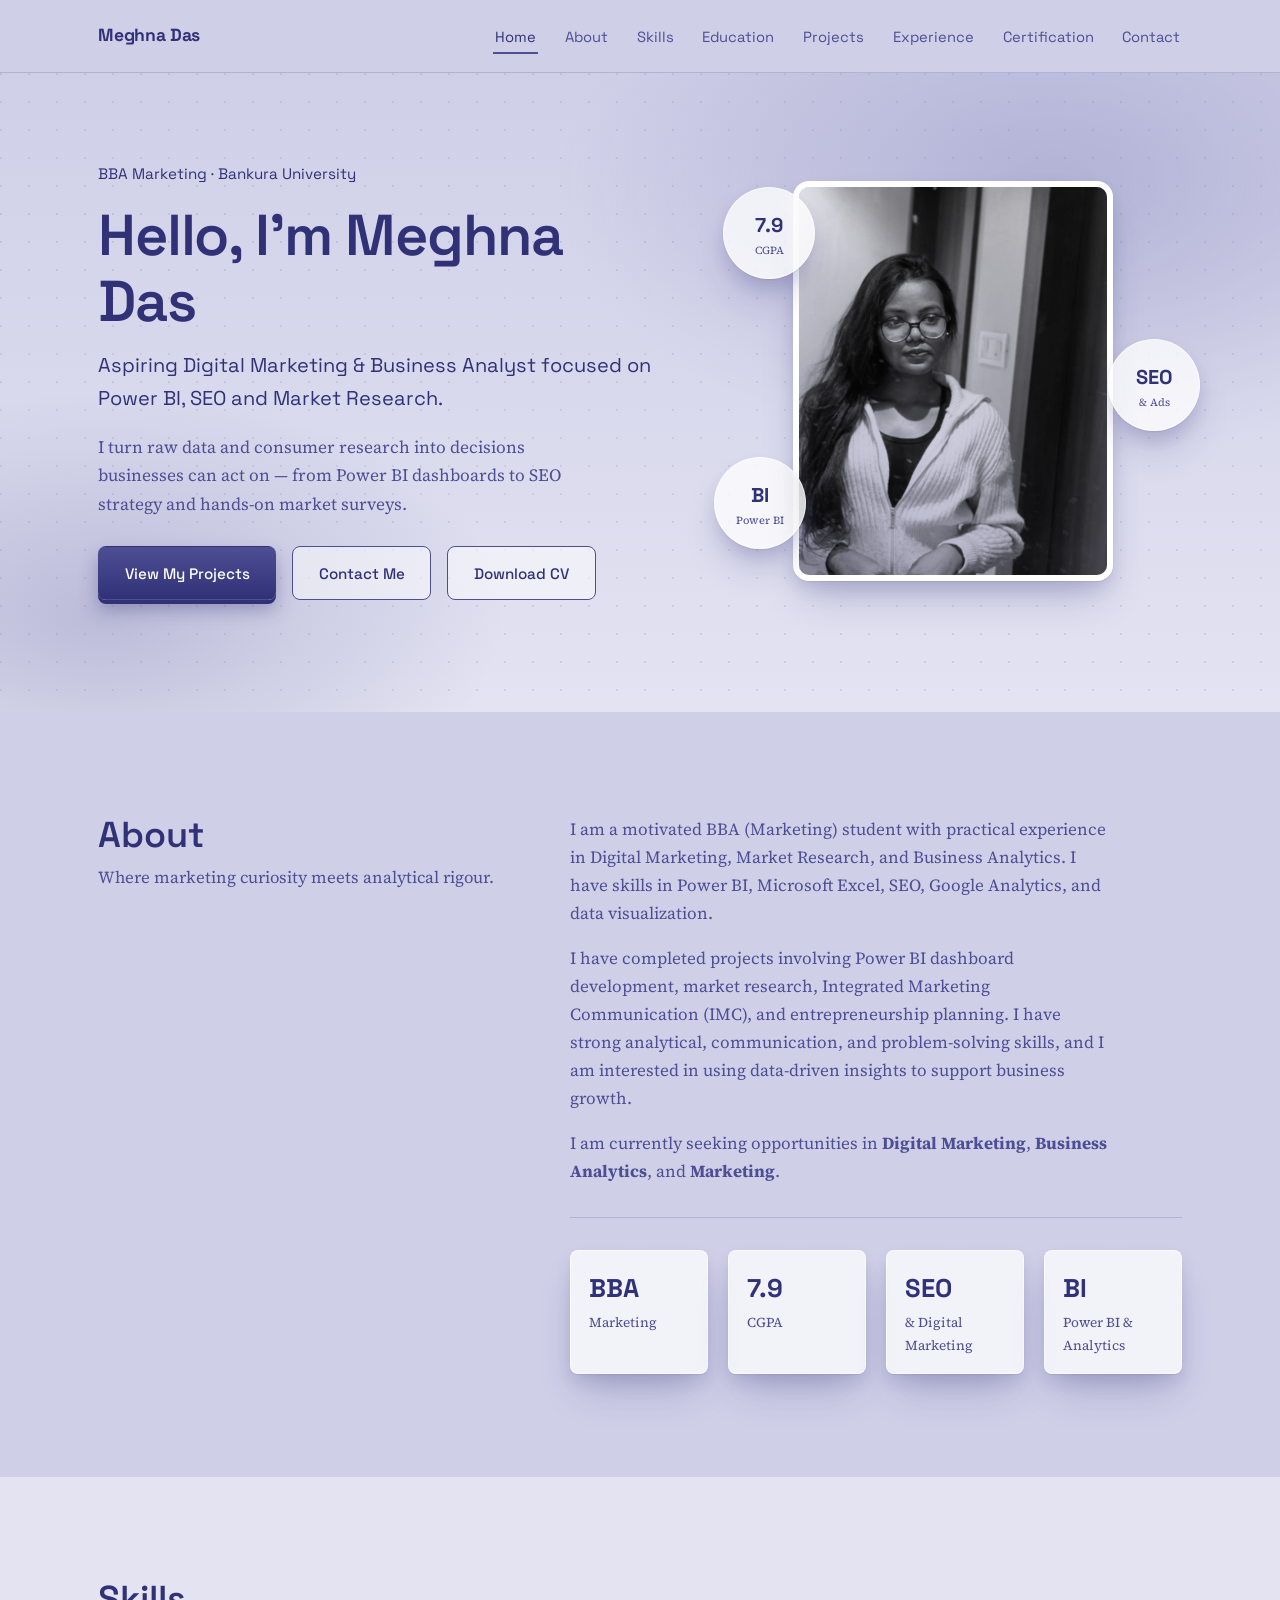
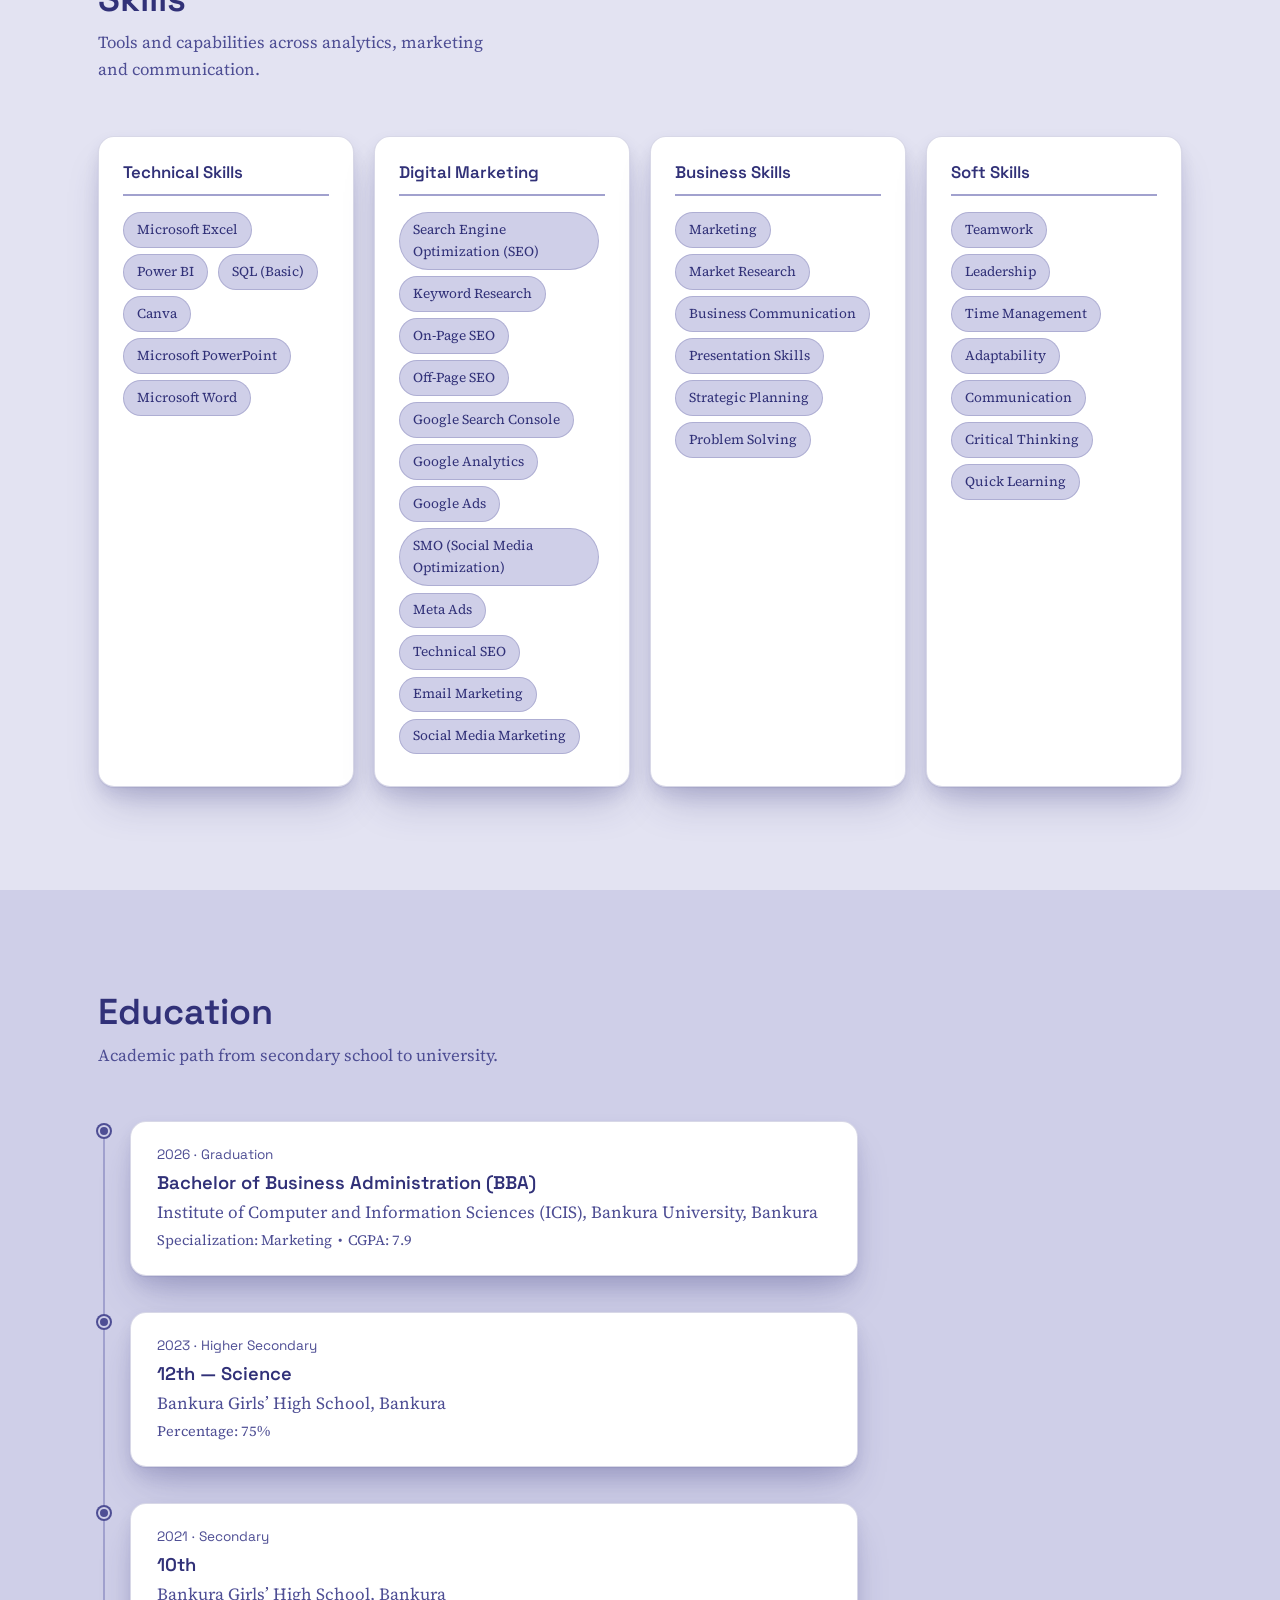
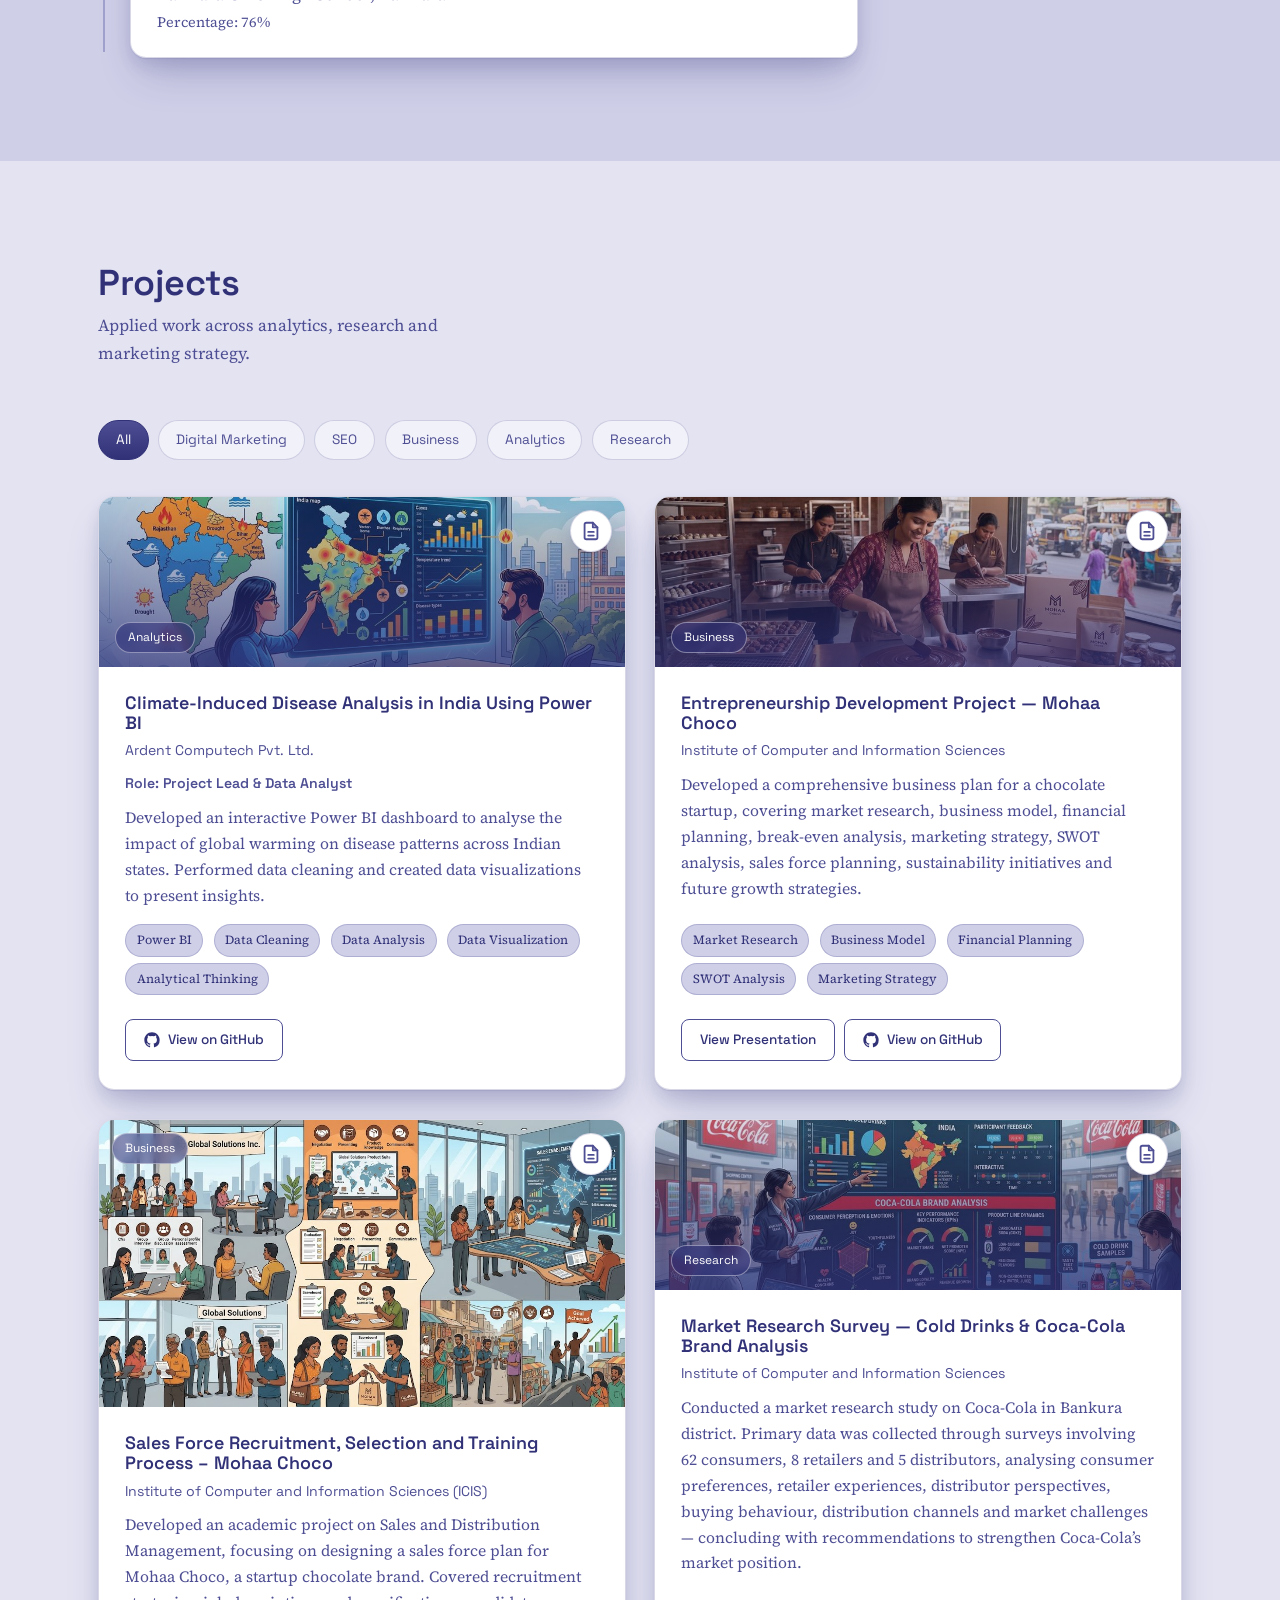
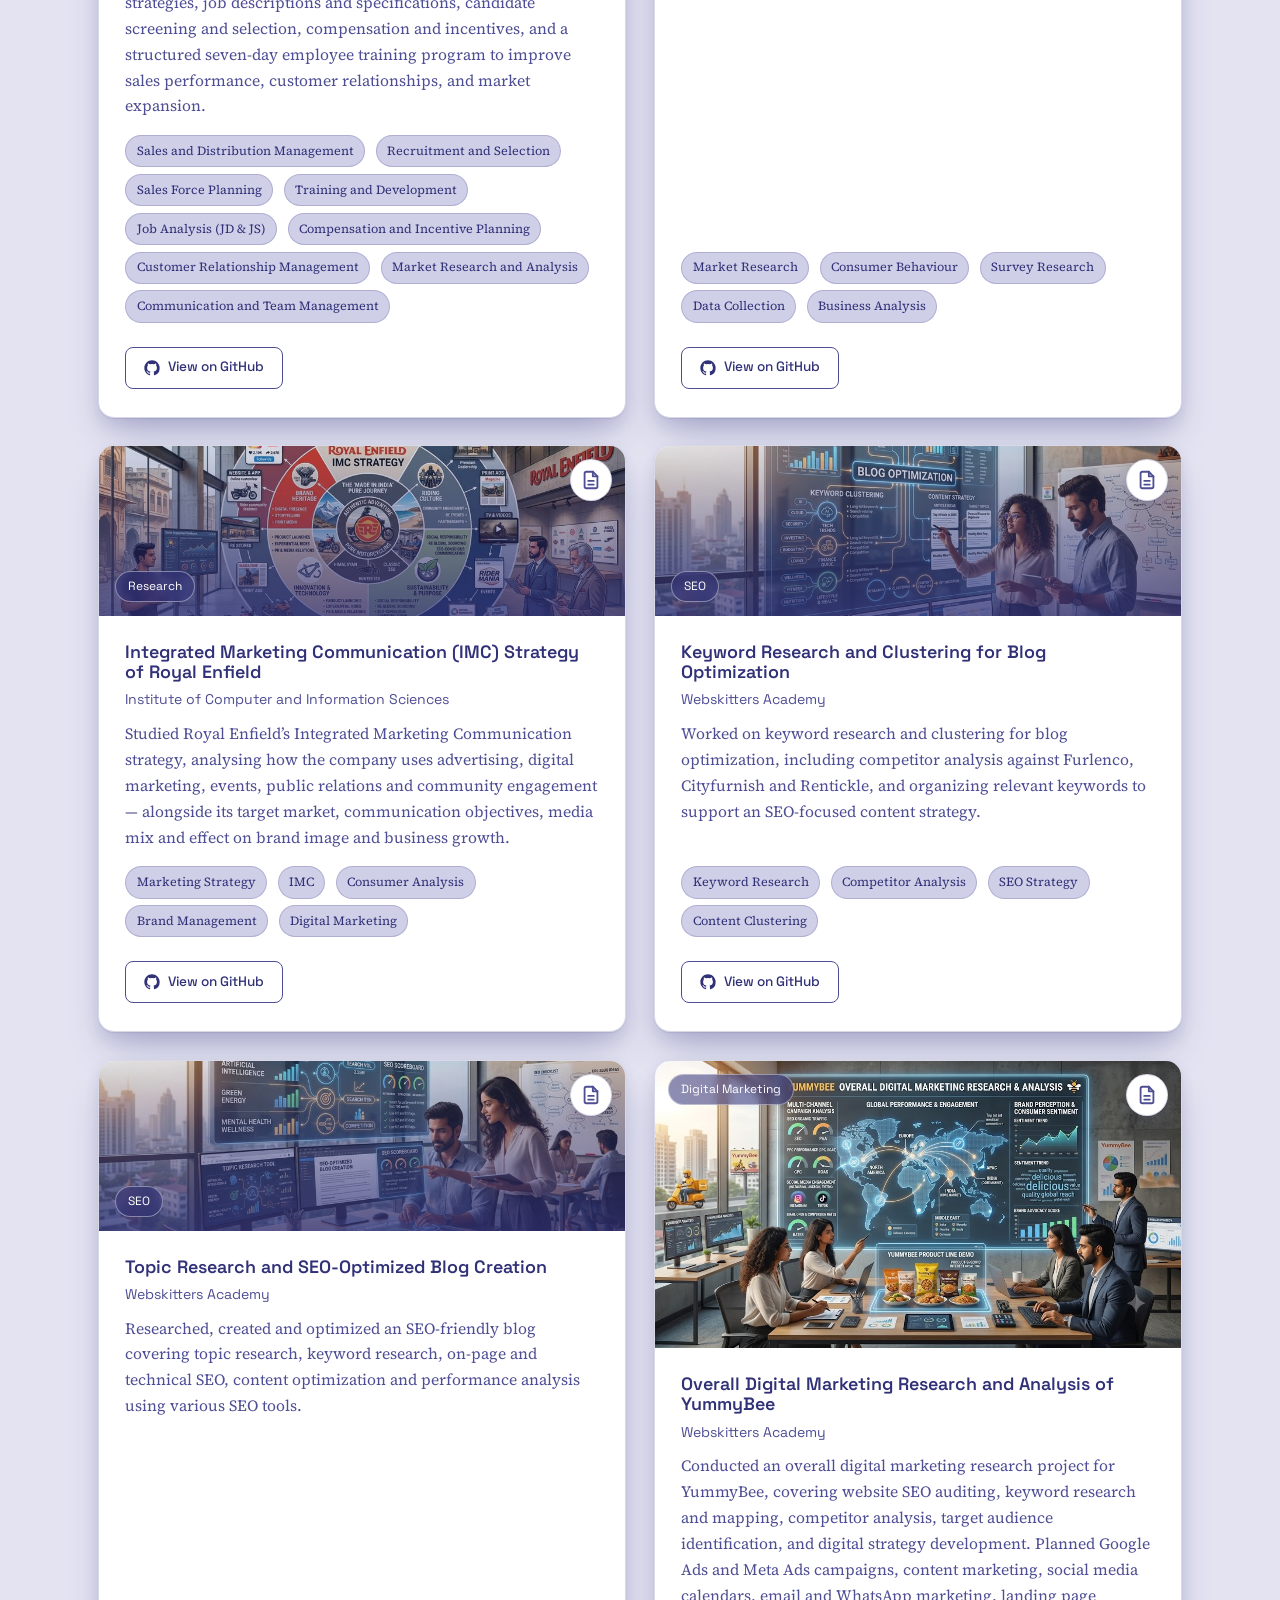
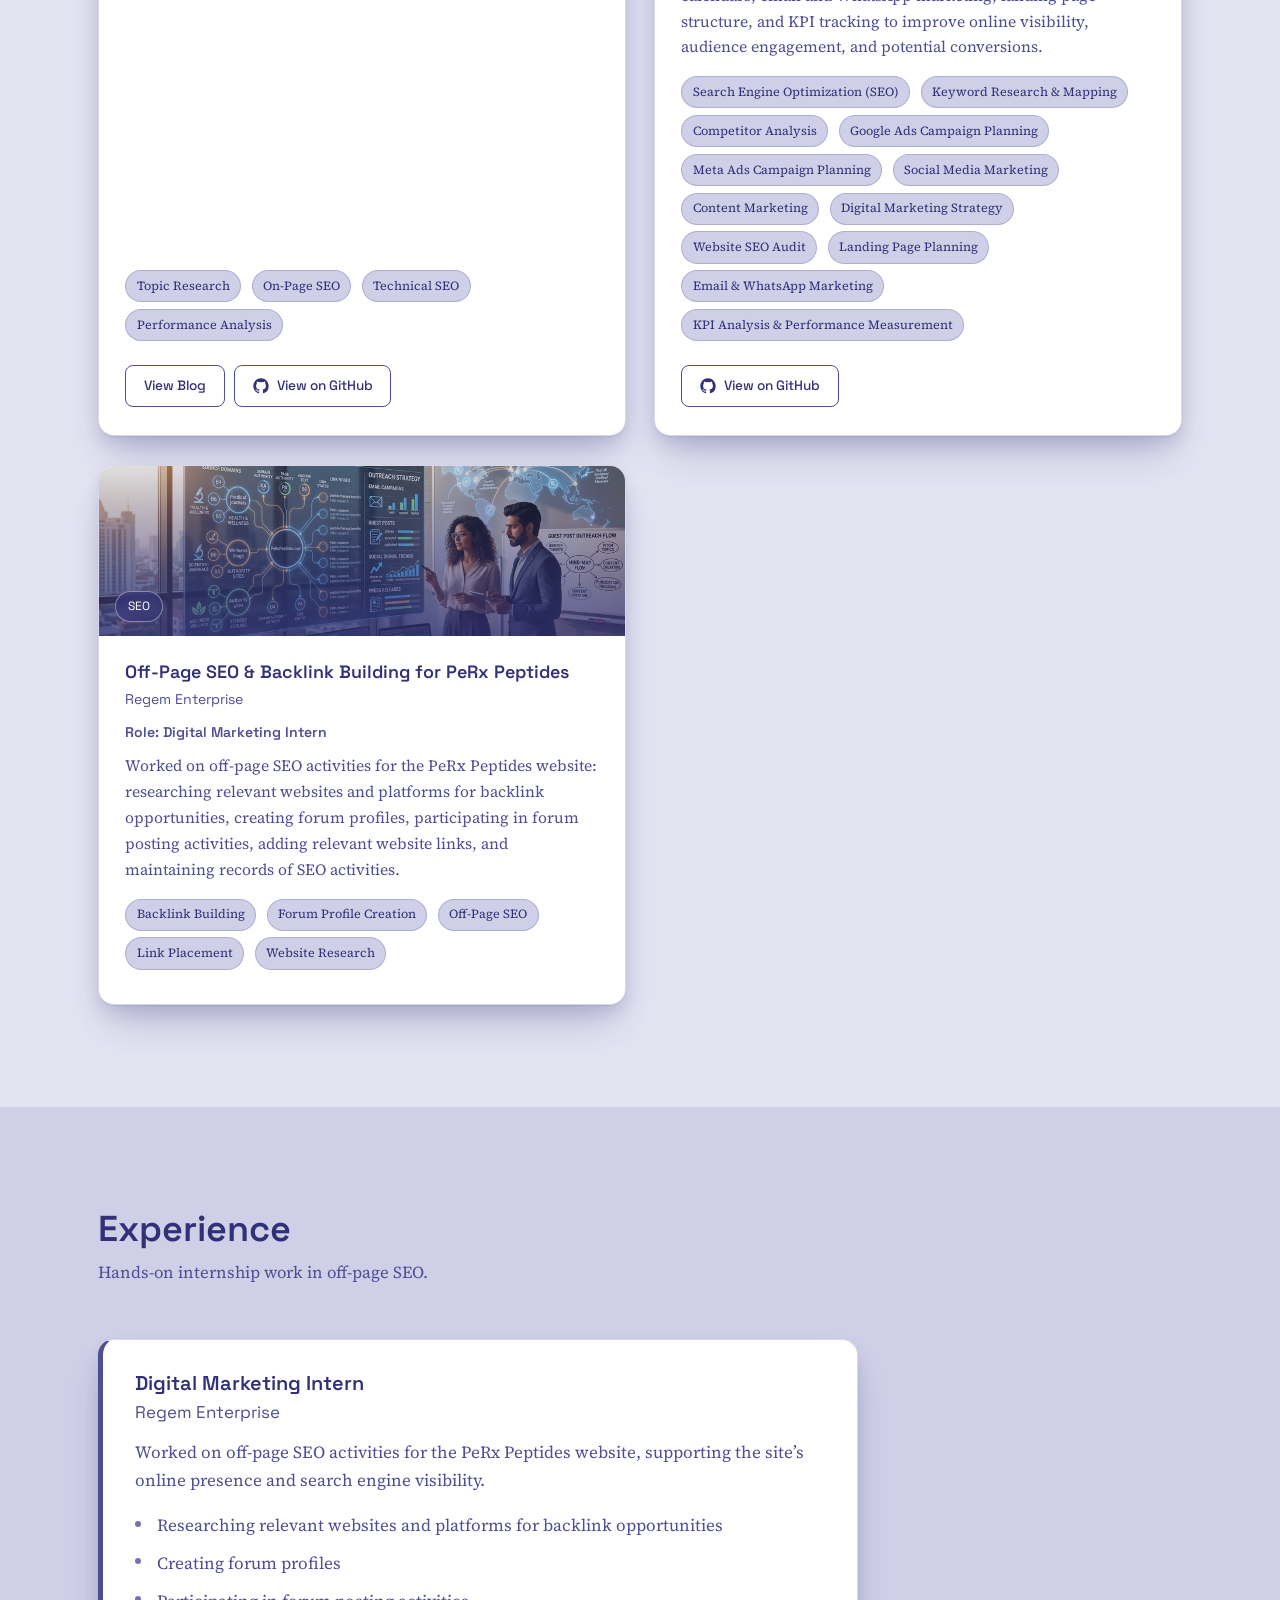
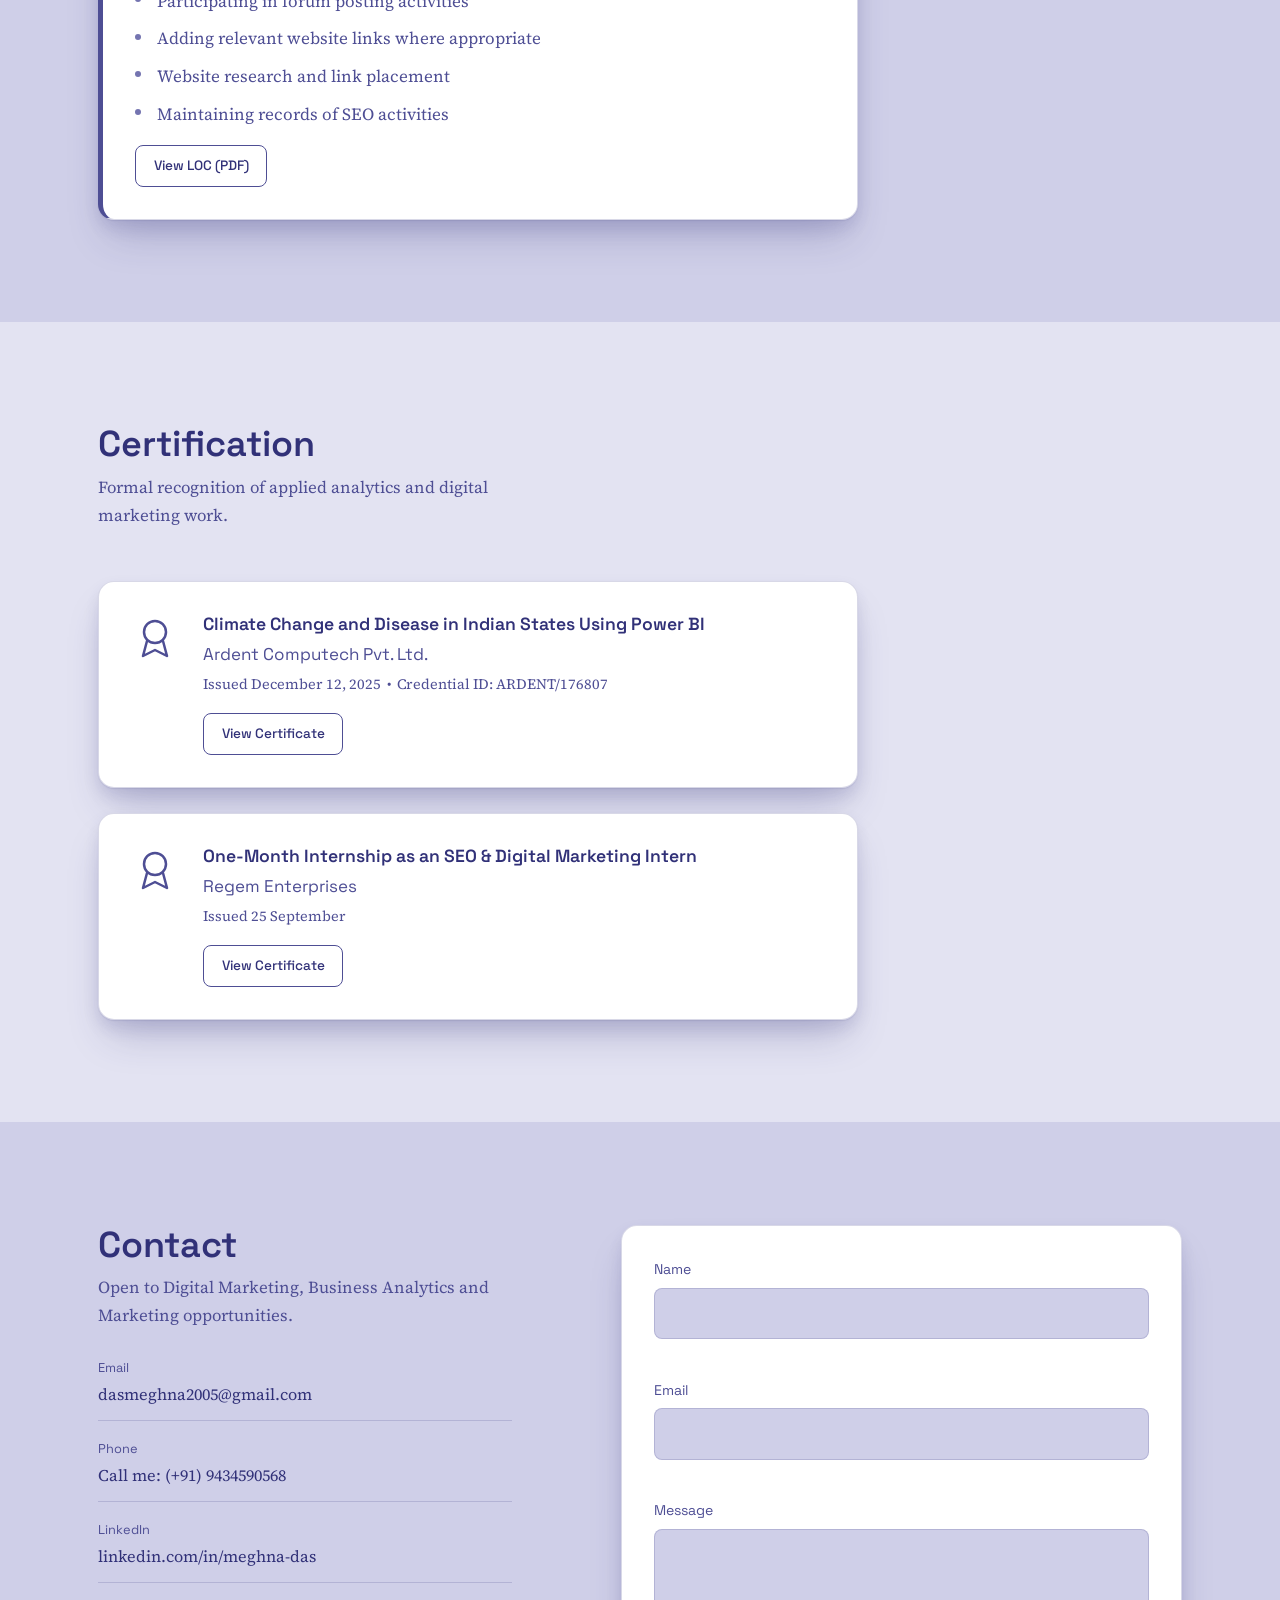
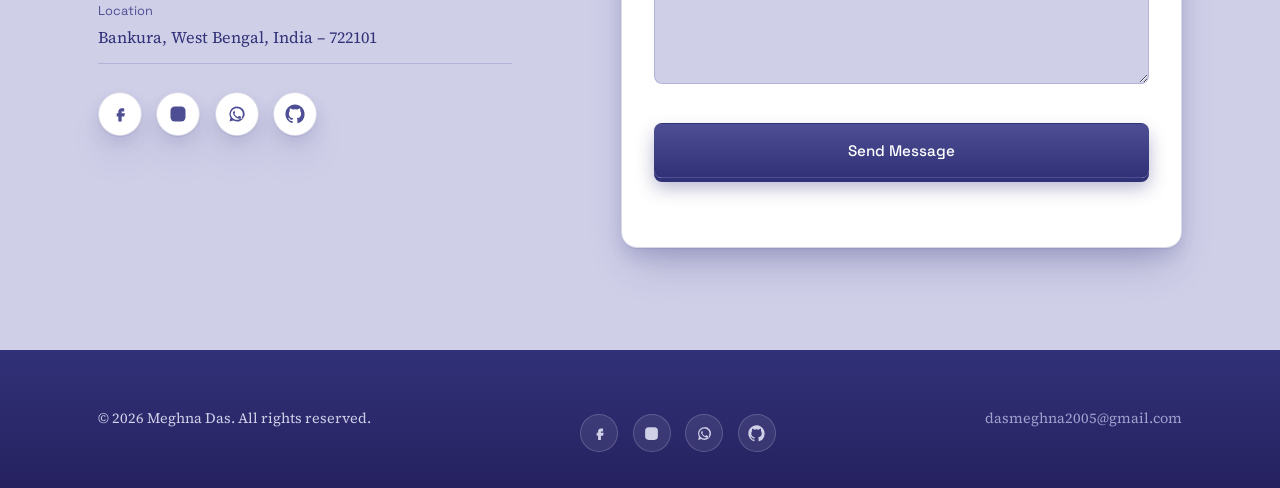
==== commit 6c31400f: "Update index.html" ====
--- a/index.html
+++ b/index.html
@@ -391,7 +391,7 @@
               <svg viewBox="0 0 24 24" aria-hidden="true"><path d="M14 3H7a2 2 0 0 0-2 2v14a2 2 0 0 0 2 2h10a2 2 0 0 0 2-2V8l-5-5Z"/><path d="M14 3v5h5"/><path d="M9 13h6M9 17h6"/></svg>
             </a>
             <div class="project-media" style="background-image:url('images/project-royal-enfield.jpg')">
-              <span class="project-media-tag">Digital Marketing</span>
+              <span class="project-media-tag">Research</span>
             </div>
             <div class="project-body">
               <div class="project-card-head">
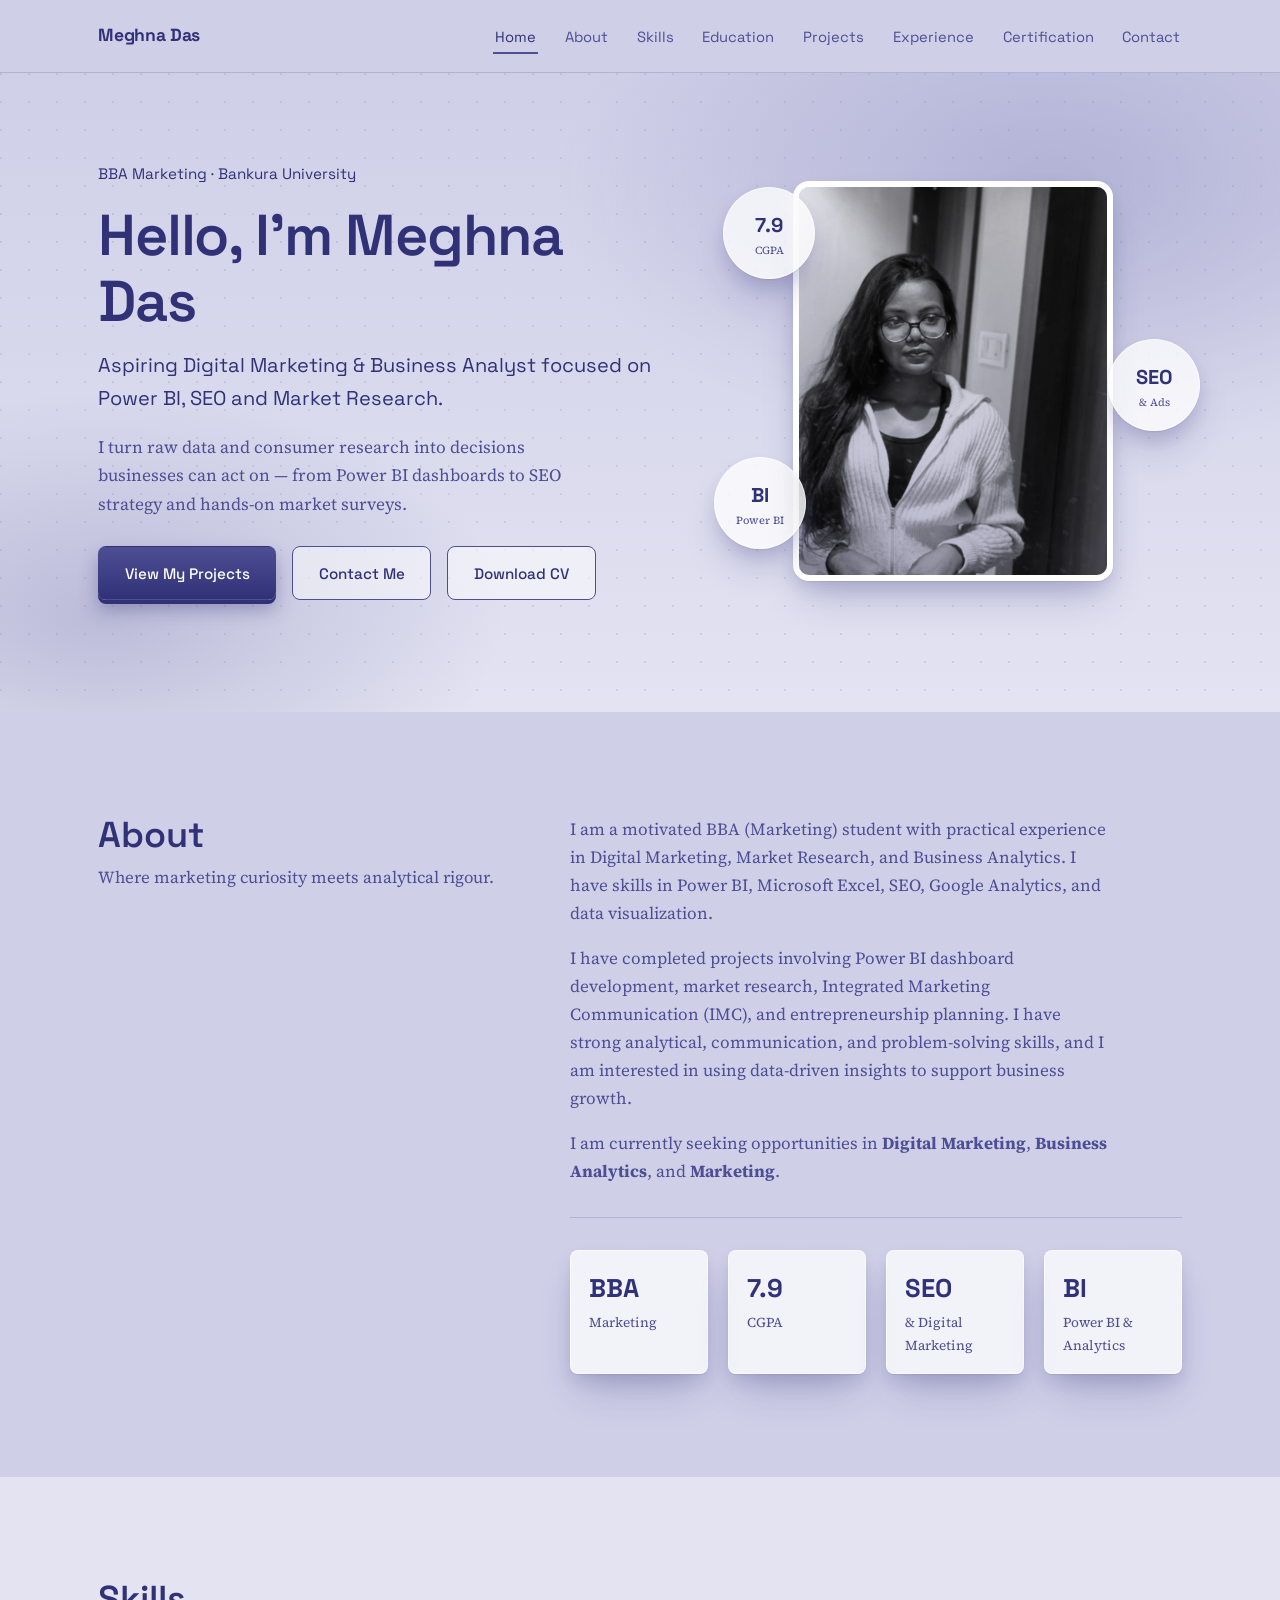
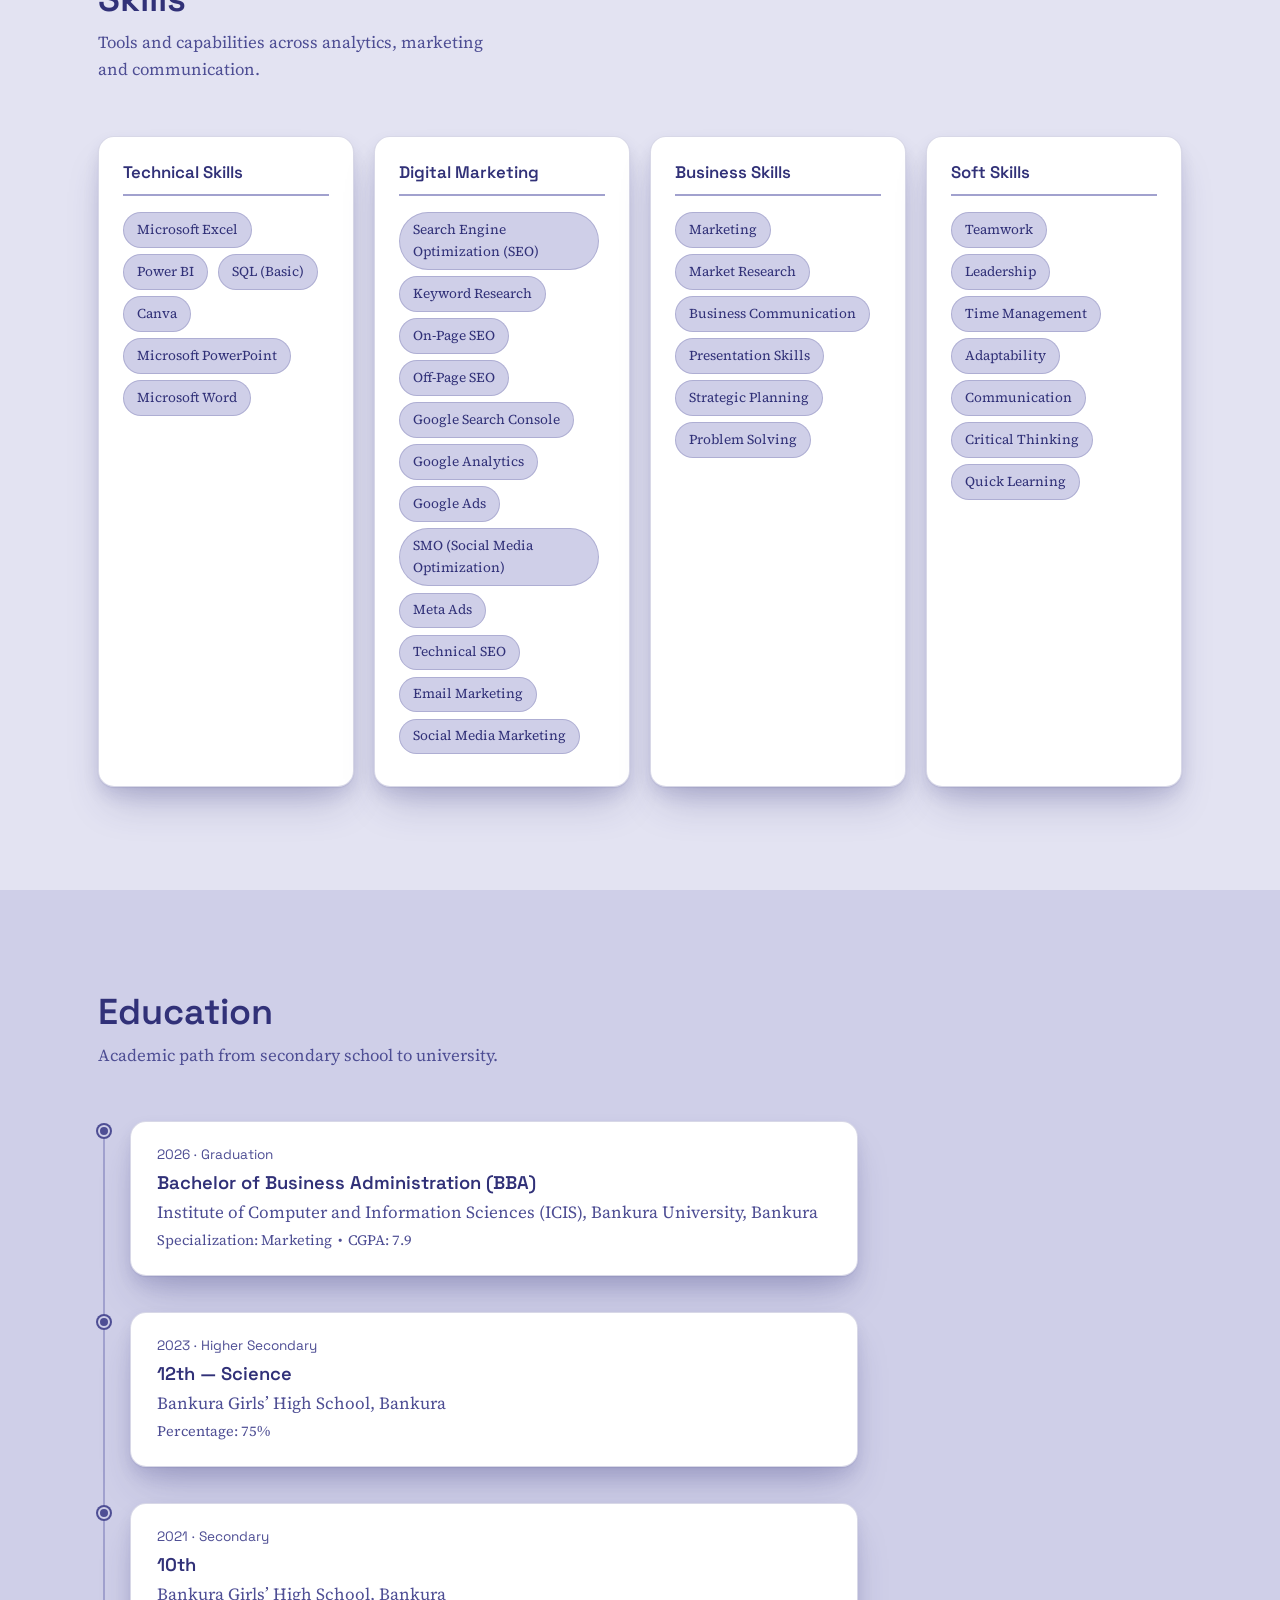
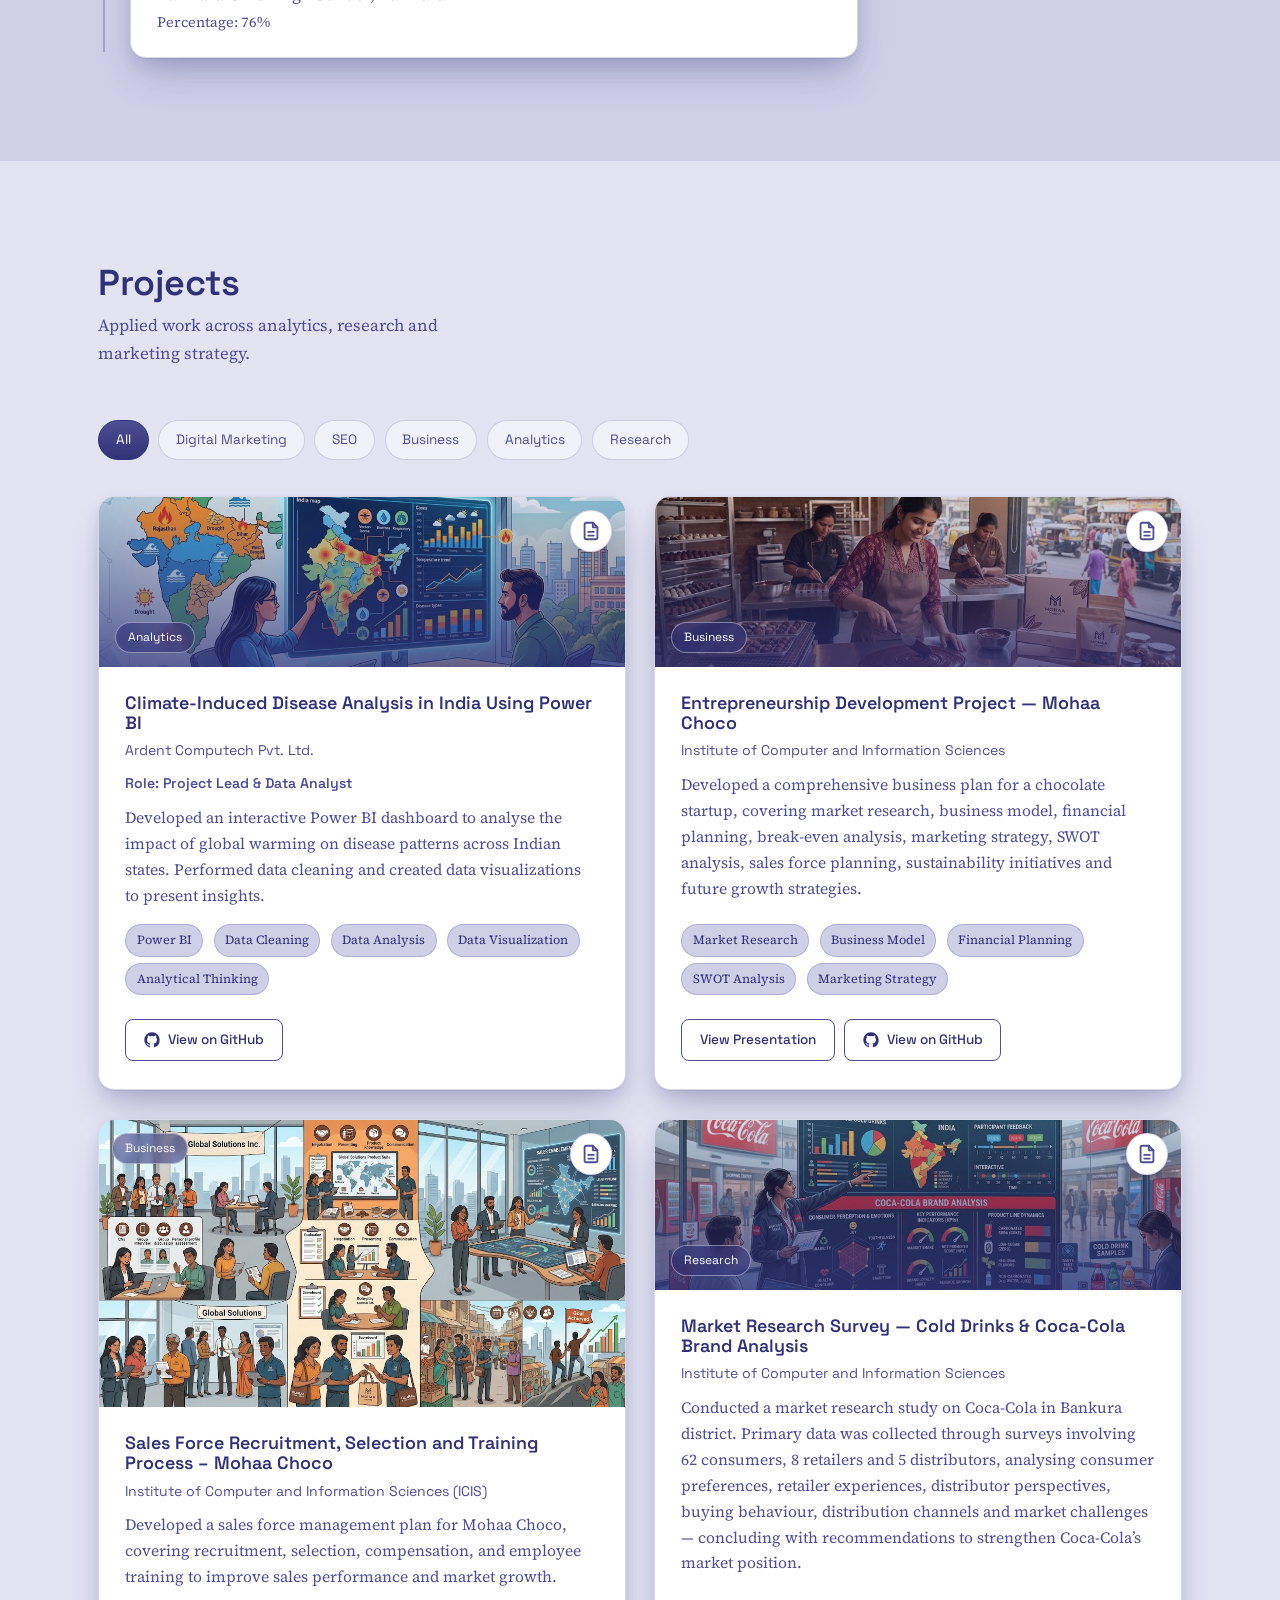
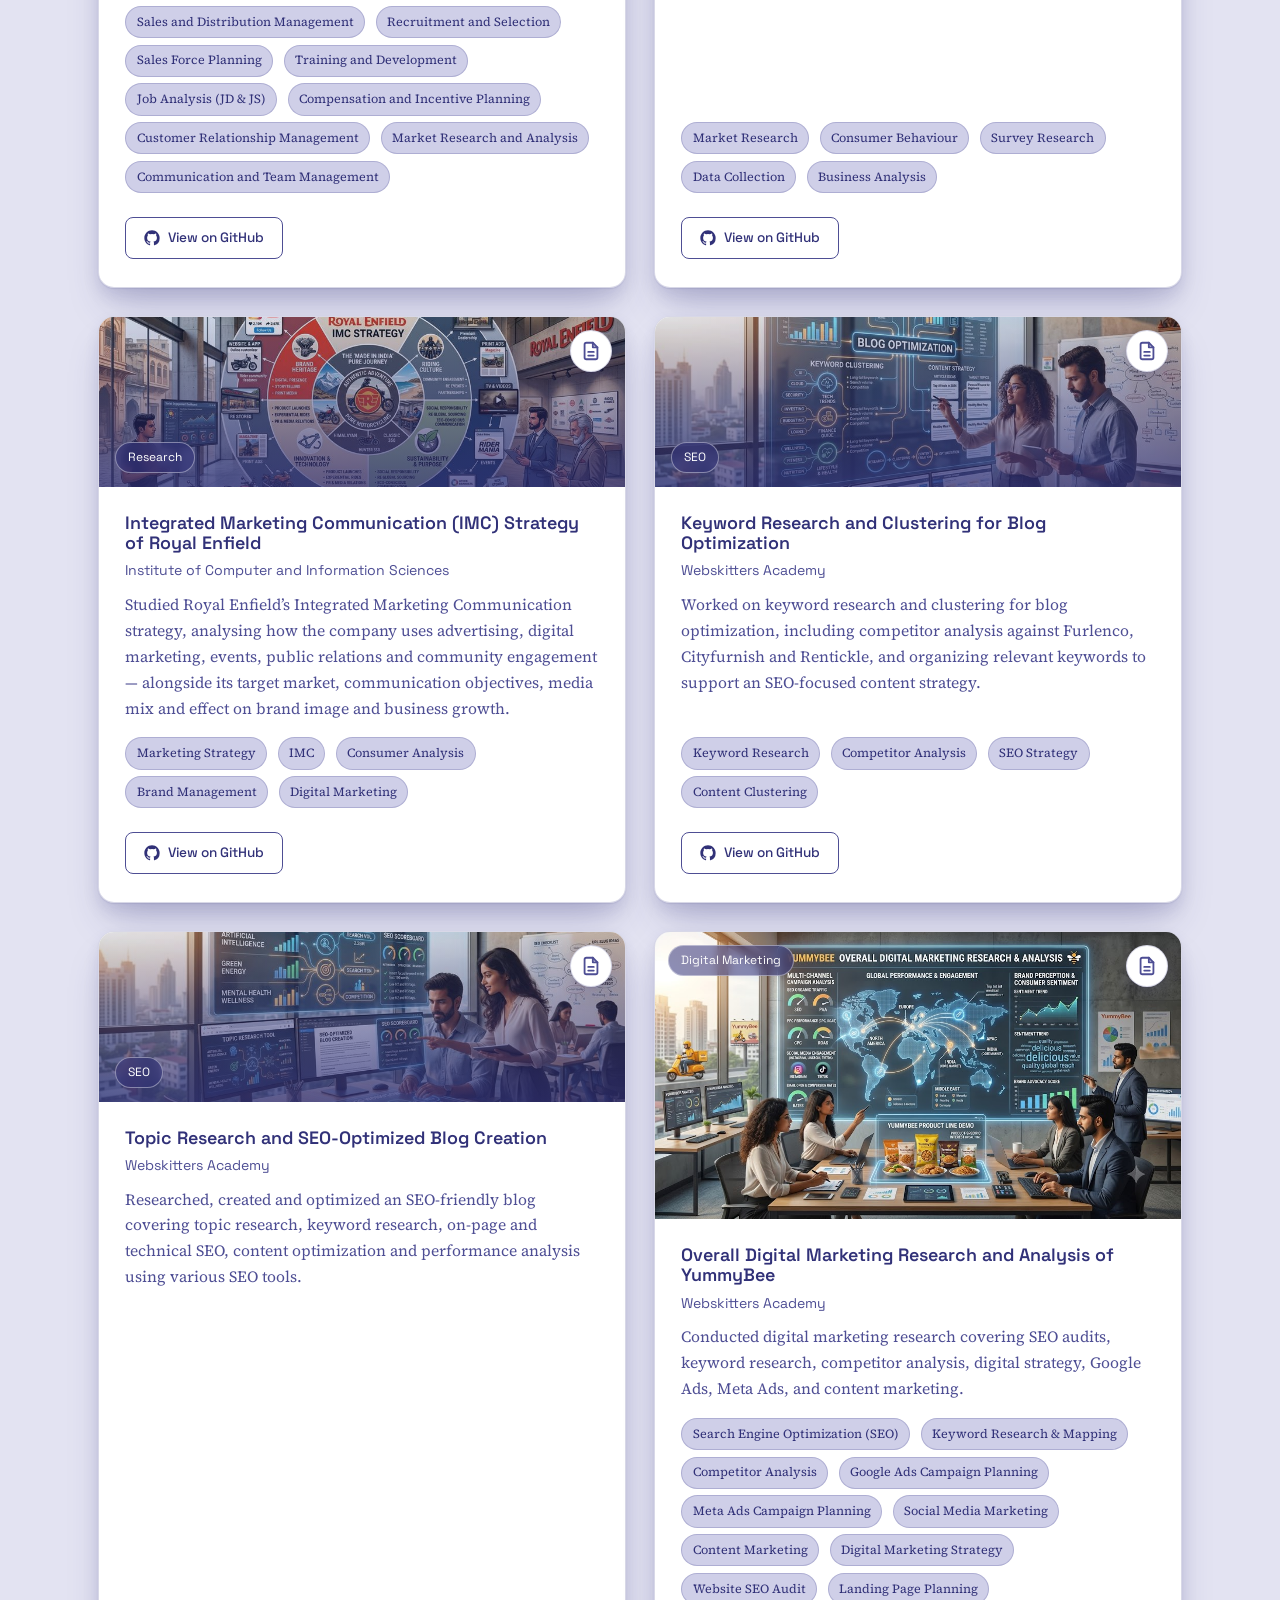
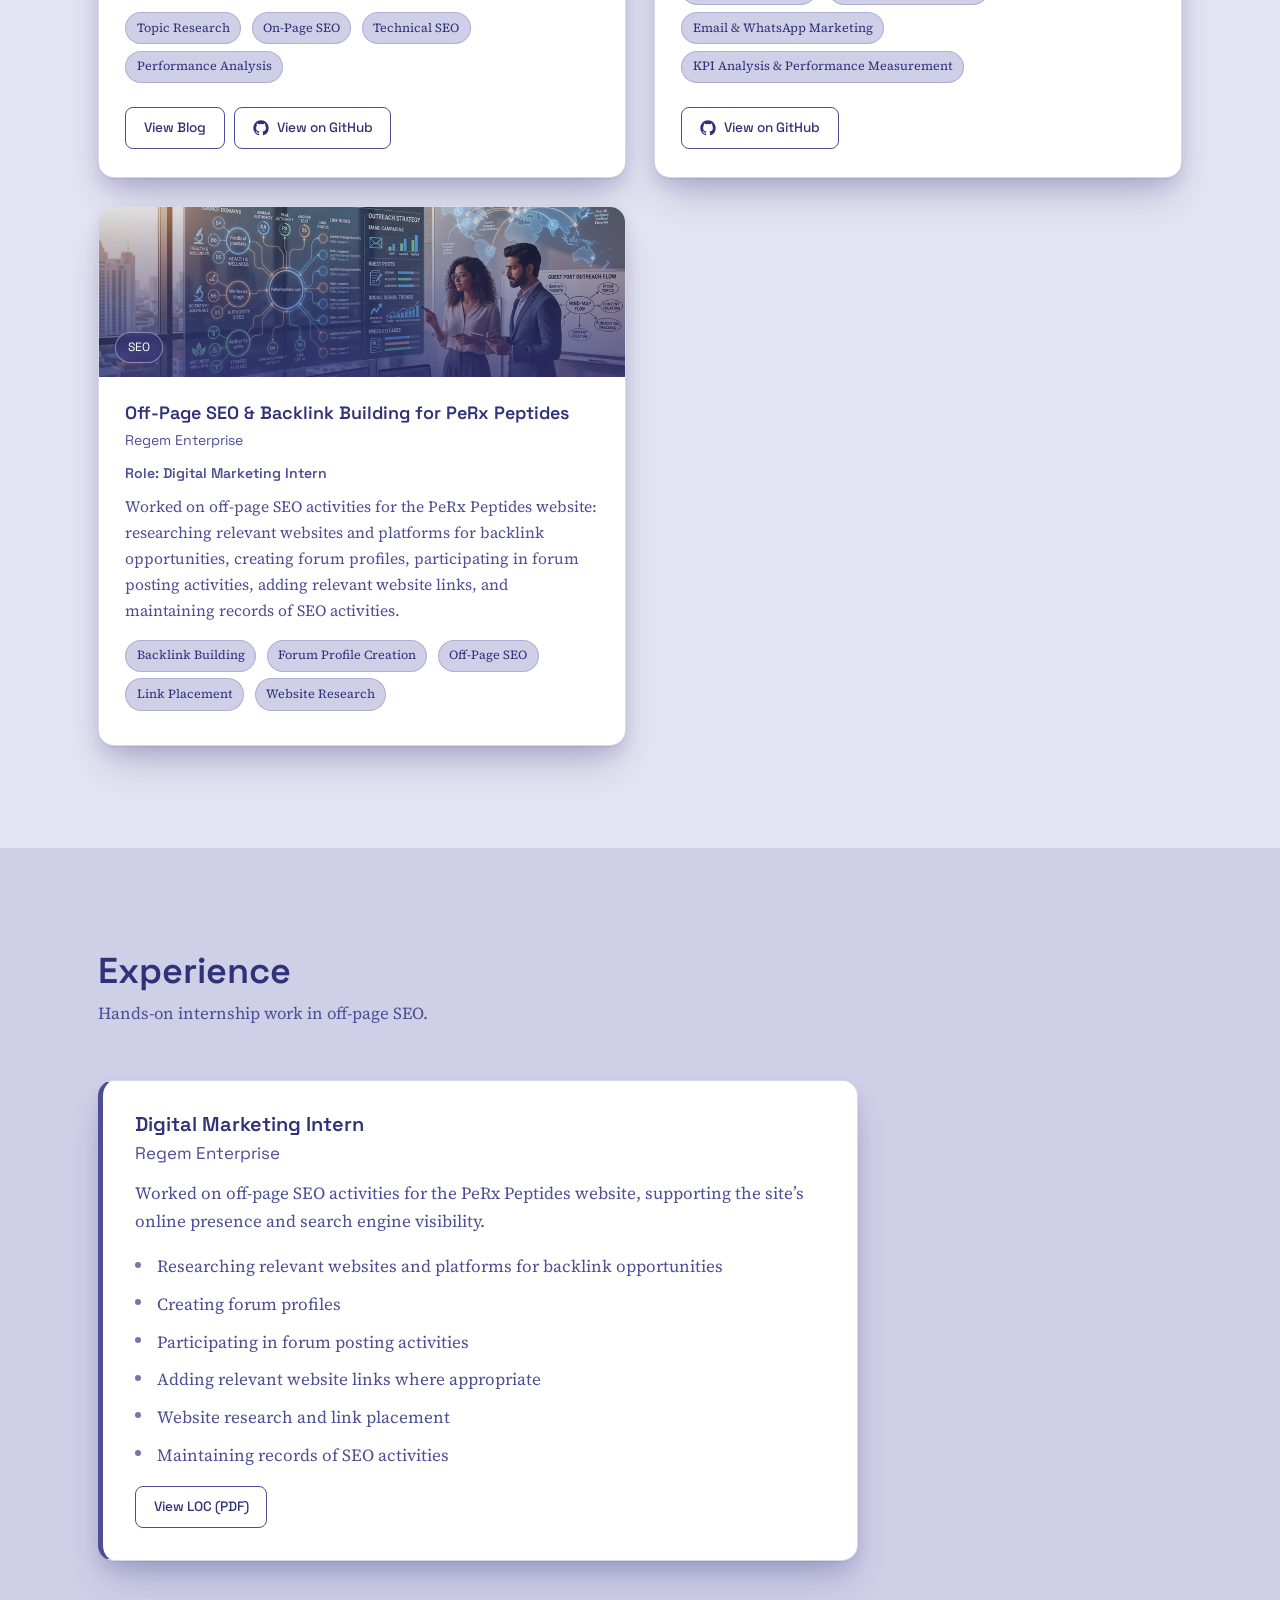
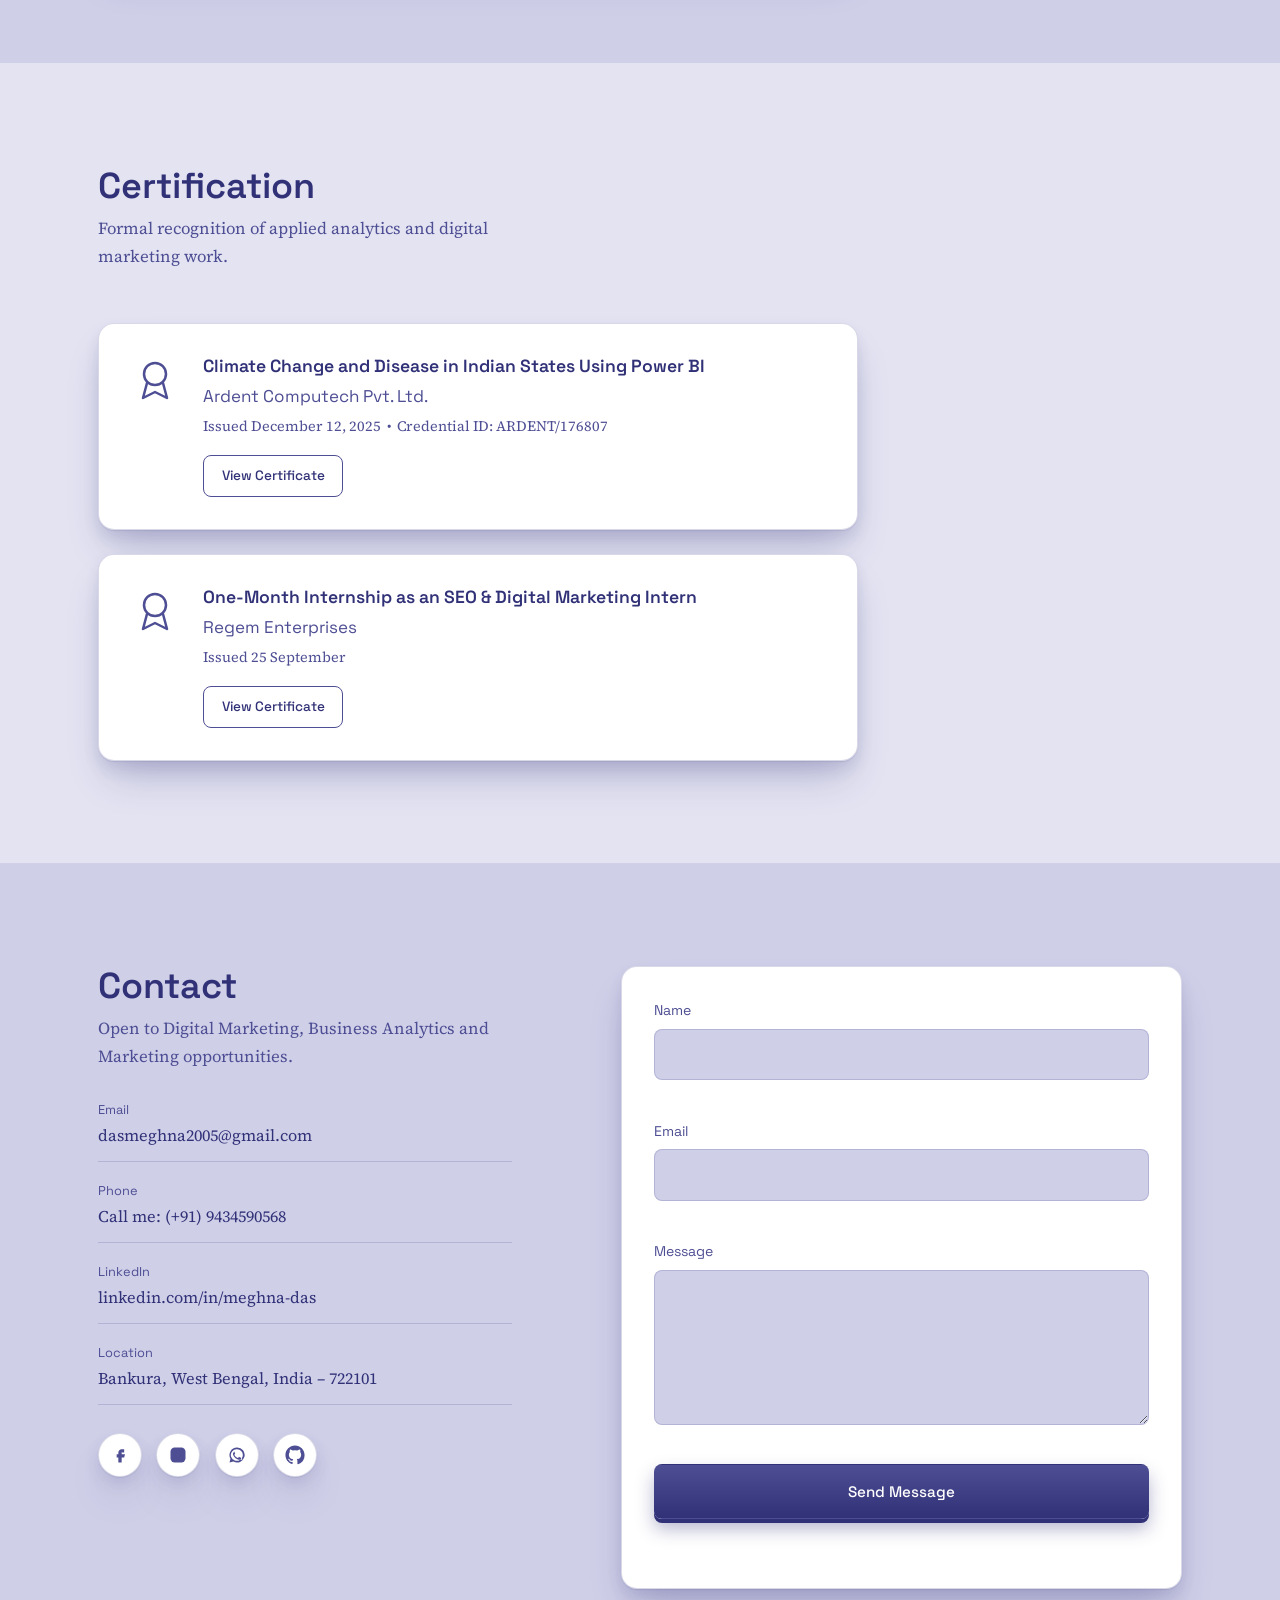
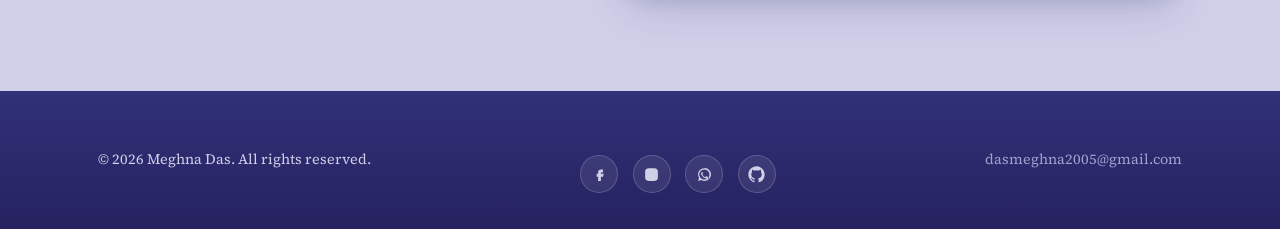
==== commit a9dff15a: "Update index.html" ====
--- a/index.html
+++ b/index.html
@@ -334,7 +334,7 @@
                 <p class="project-org">Institute of Computer and Information Sciences (ICIS)</p>
               </div>
               <p class="project-desc">
-                Developed an academic project on Sales and Distribution Management, focusing on designing a sales force plan for Mohaa Choco, a startup chocolate brand. Covered recruitment strategies, job descriptions and specifications, candidate screening and selection, compensation and incentives, and a structured seven-day employee training program to improve sales performance, customer relationships, and market expansion.
+                Developed a sales force management plan for Mohaa Choco, covering recruitment, selection, compensation, and employee training to improve sales performance and market growth.
               </p>
               <ul class="tag-list tag-list-compact">
                 <li>Sales and Distribution Management</li>
@@ -491,7 +491,7 @@
                 <p class="project-org">Webskitters Academy</p>
               </div>
               <p class="project-desc">
-                Conducted an overall digital marketing research project for YummyBee, covering website SEO auditing, keyword research and mapping, competitor analysis, target audience identification, and digital strategy development. Planned Google Ads and Meta Ads campaigns, content marketing, social media calendars, email and WhatsApp marketing, landing page structure, and KPI tracking to improve online visibility, audience engagement, and potential conversions.
+                Conducted digital marketing research covering SEO audits, keyword research, competitor analysis, digital strategy, Google Ads, Meta Ads, and content marketing.
               </p>
               <ul class="tag-list tag-list-compact">
                 <li>Search Engine Optimization (SEO)</li>
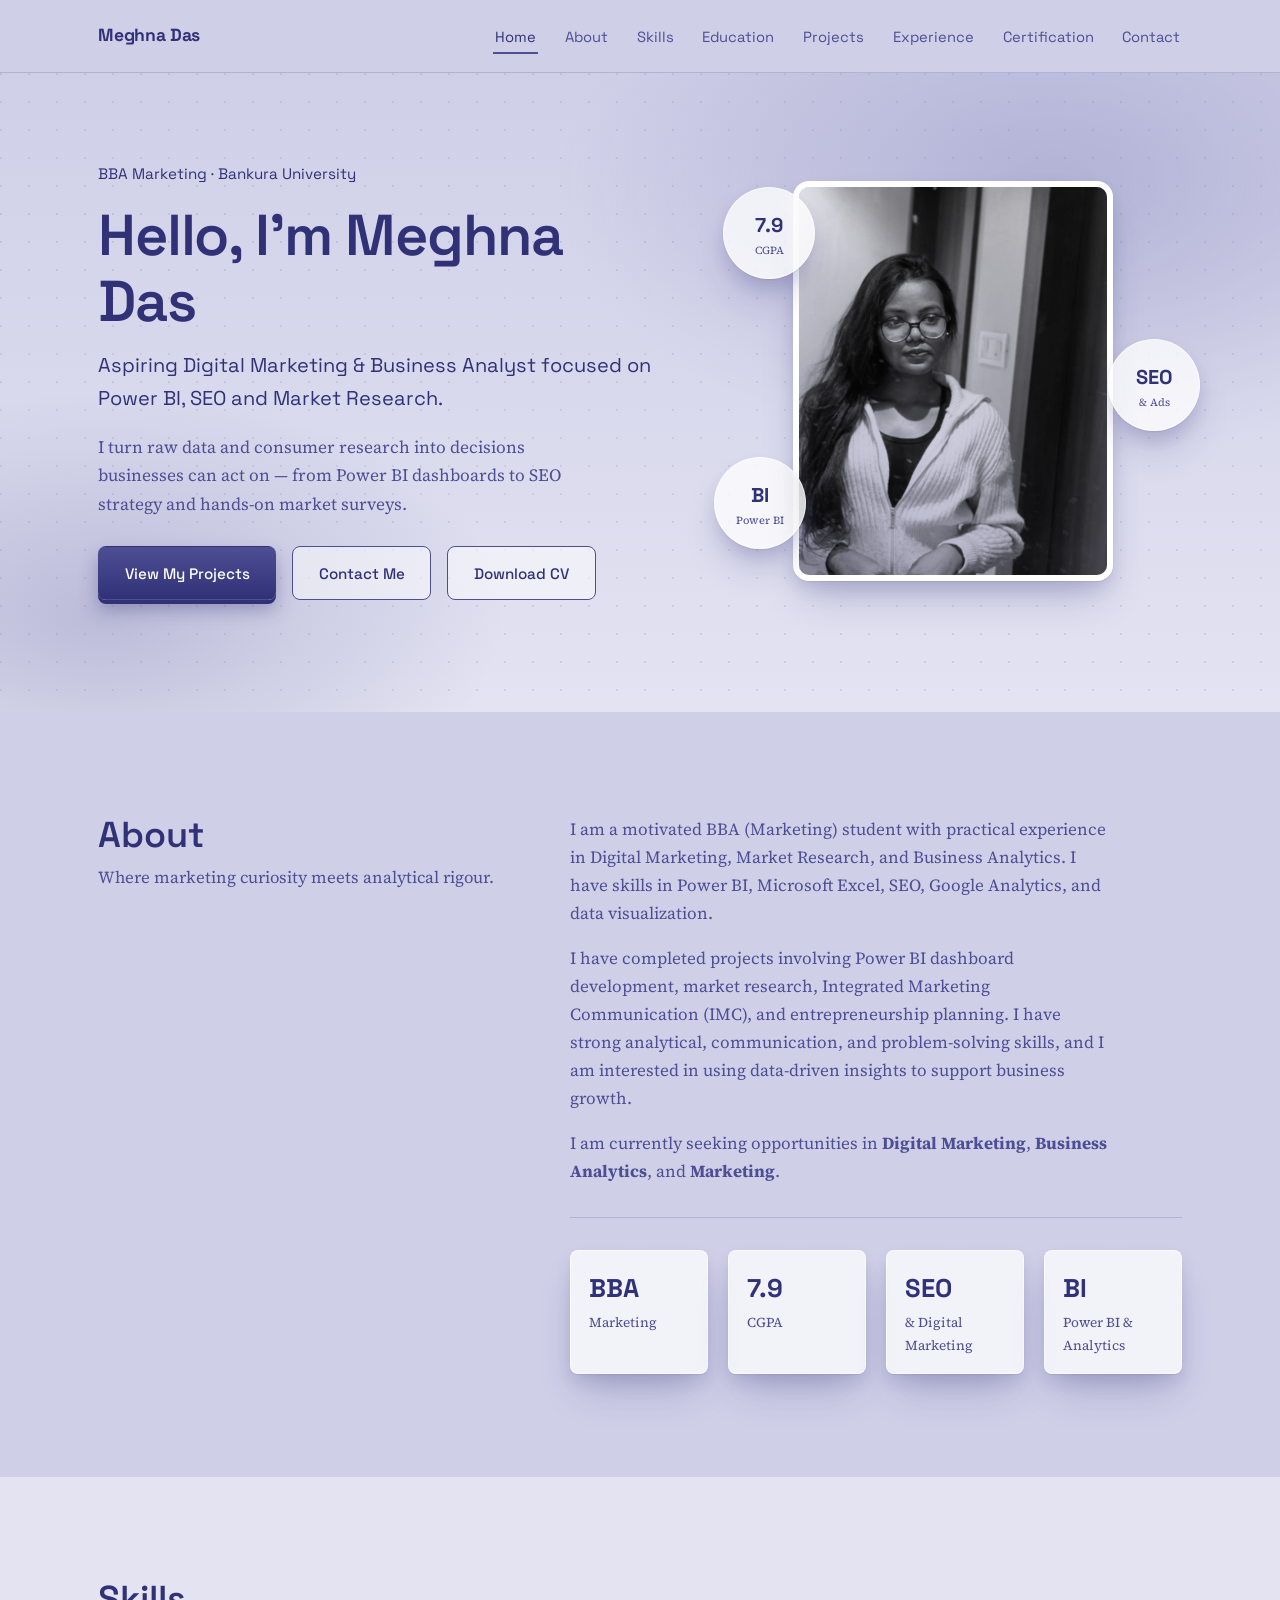
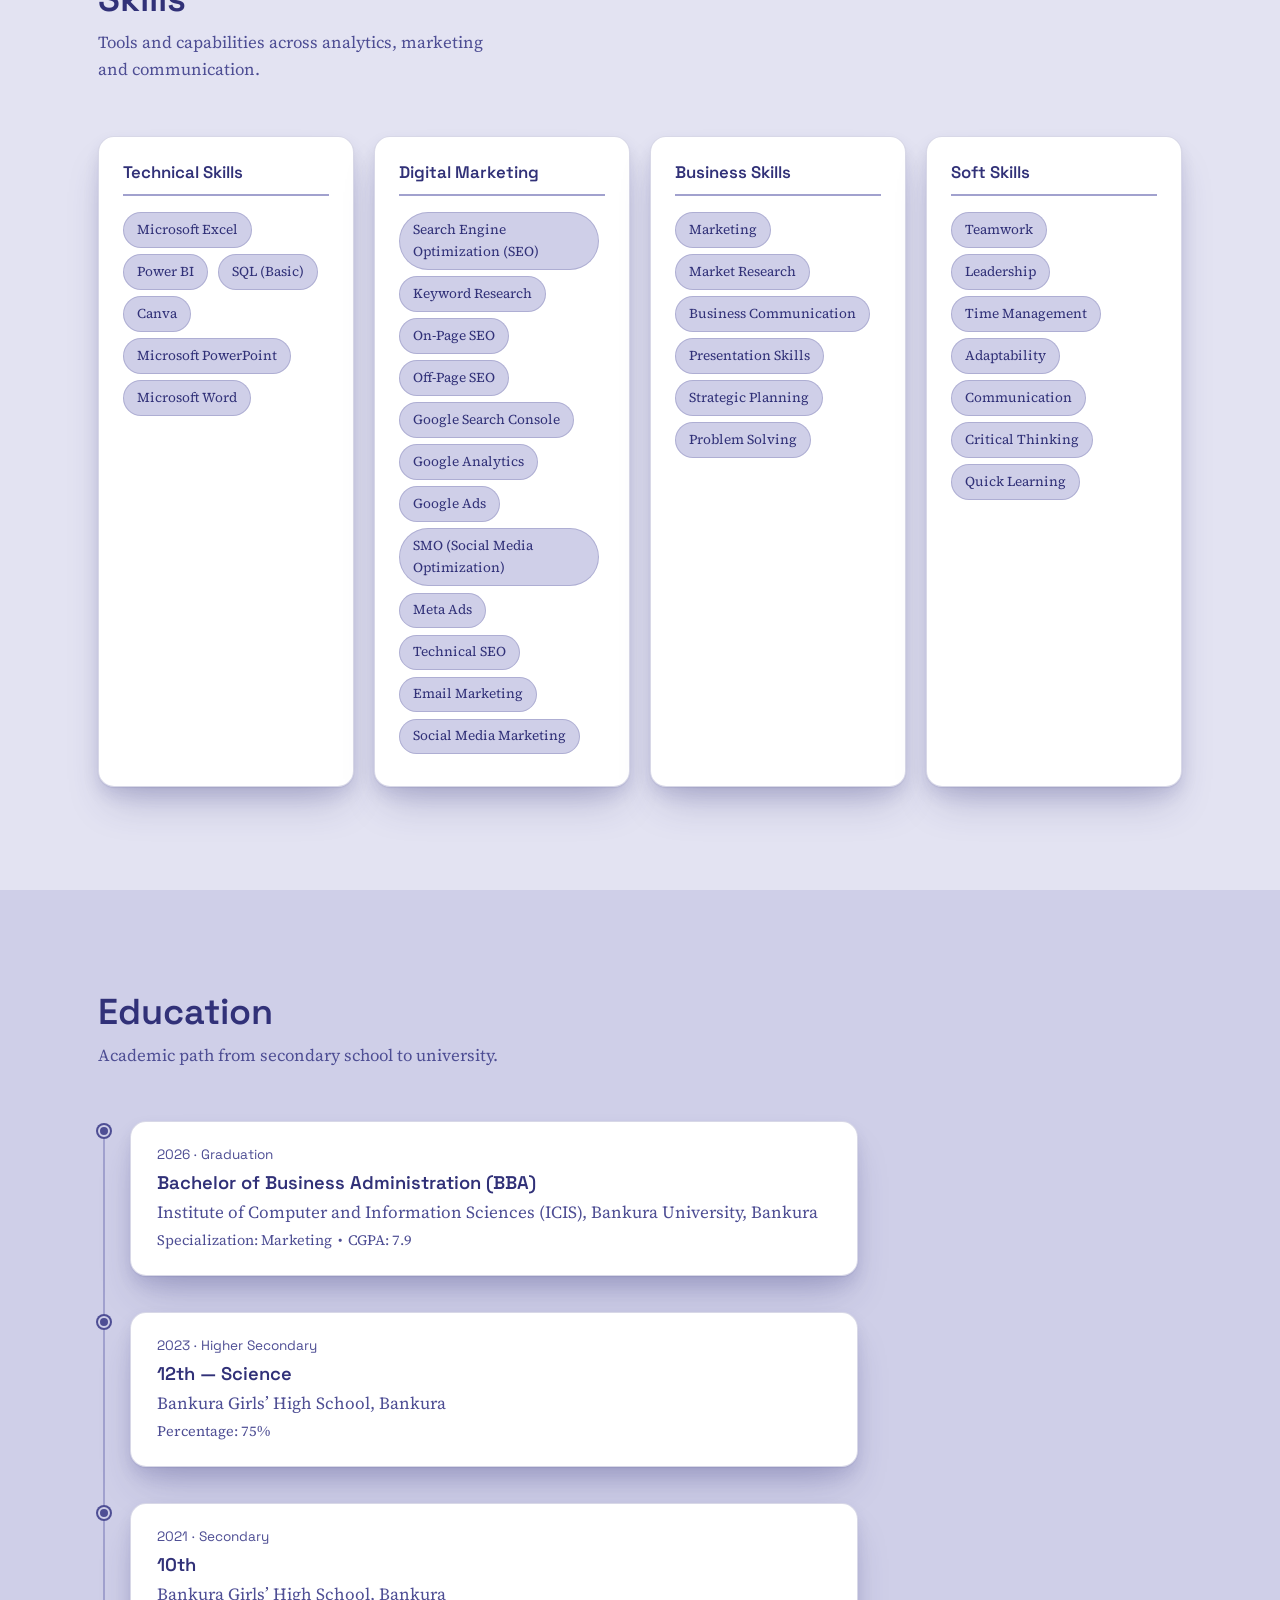
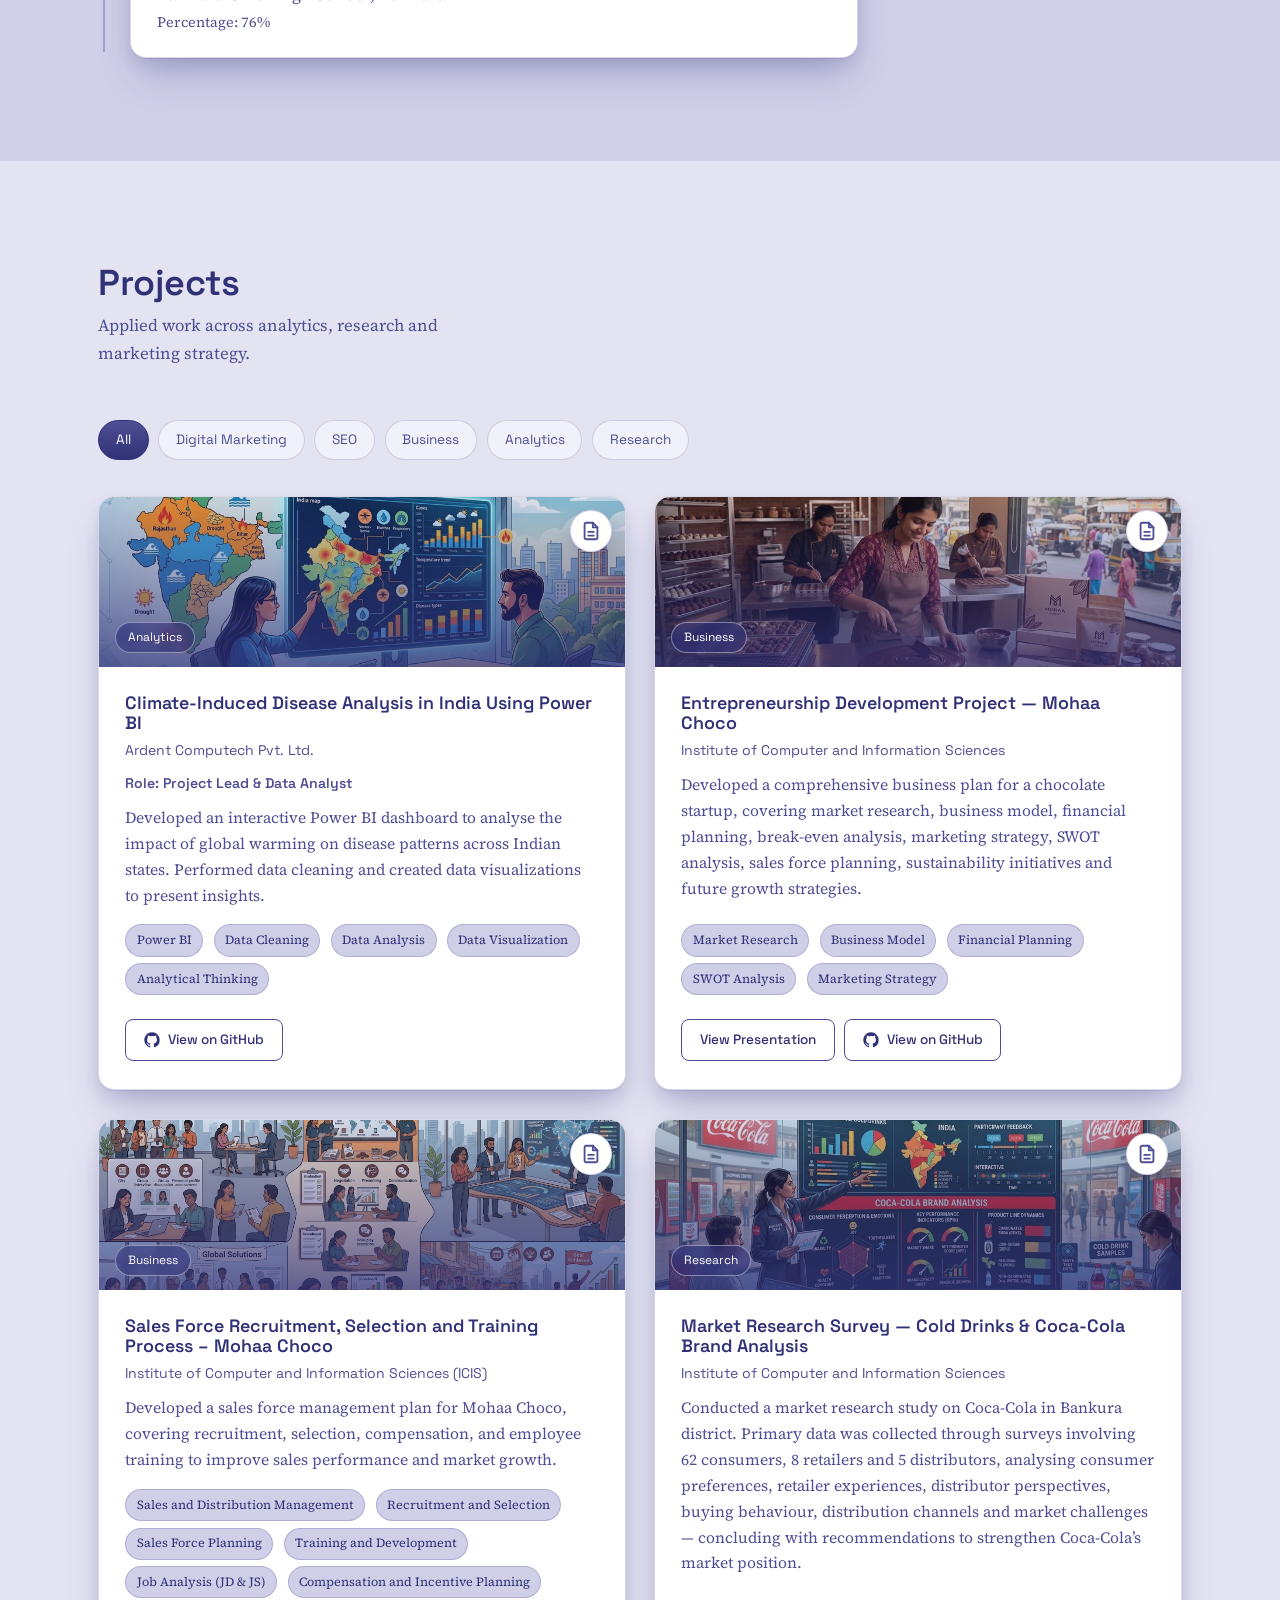
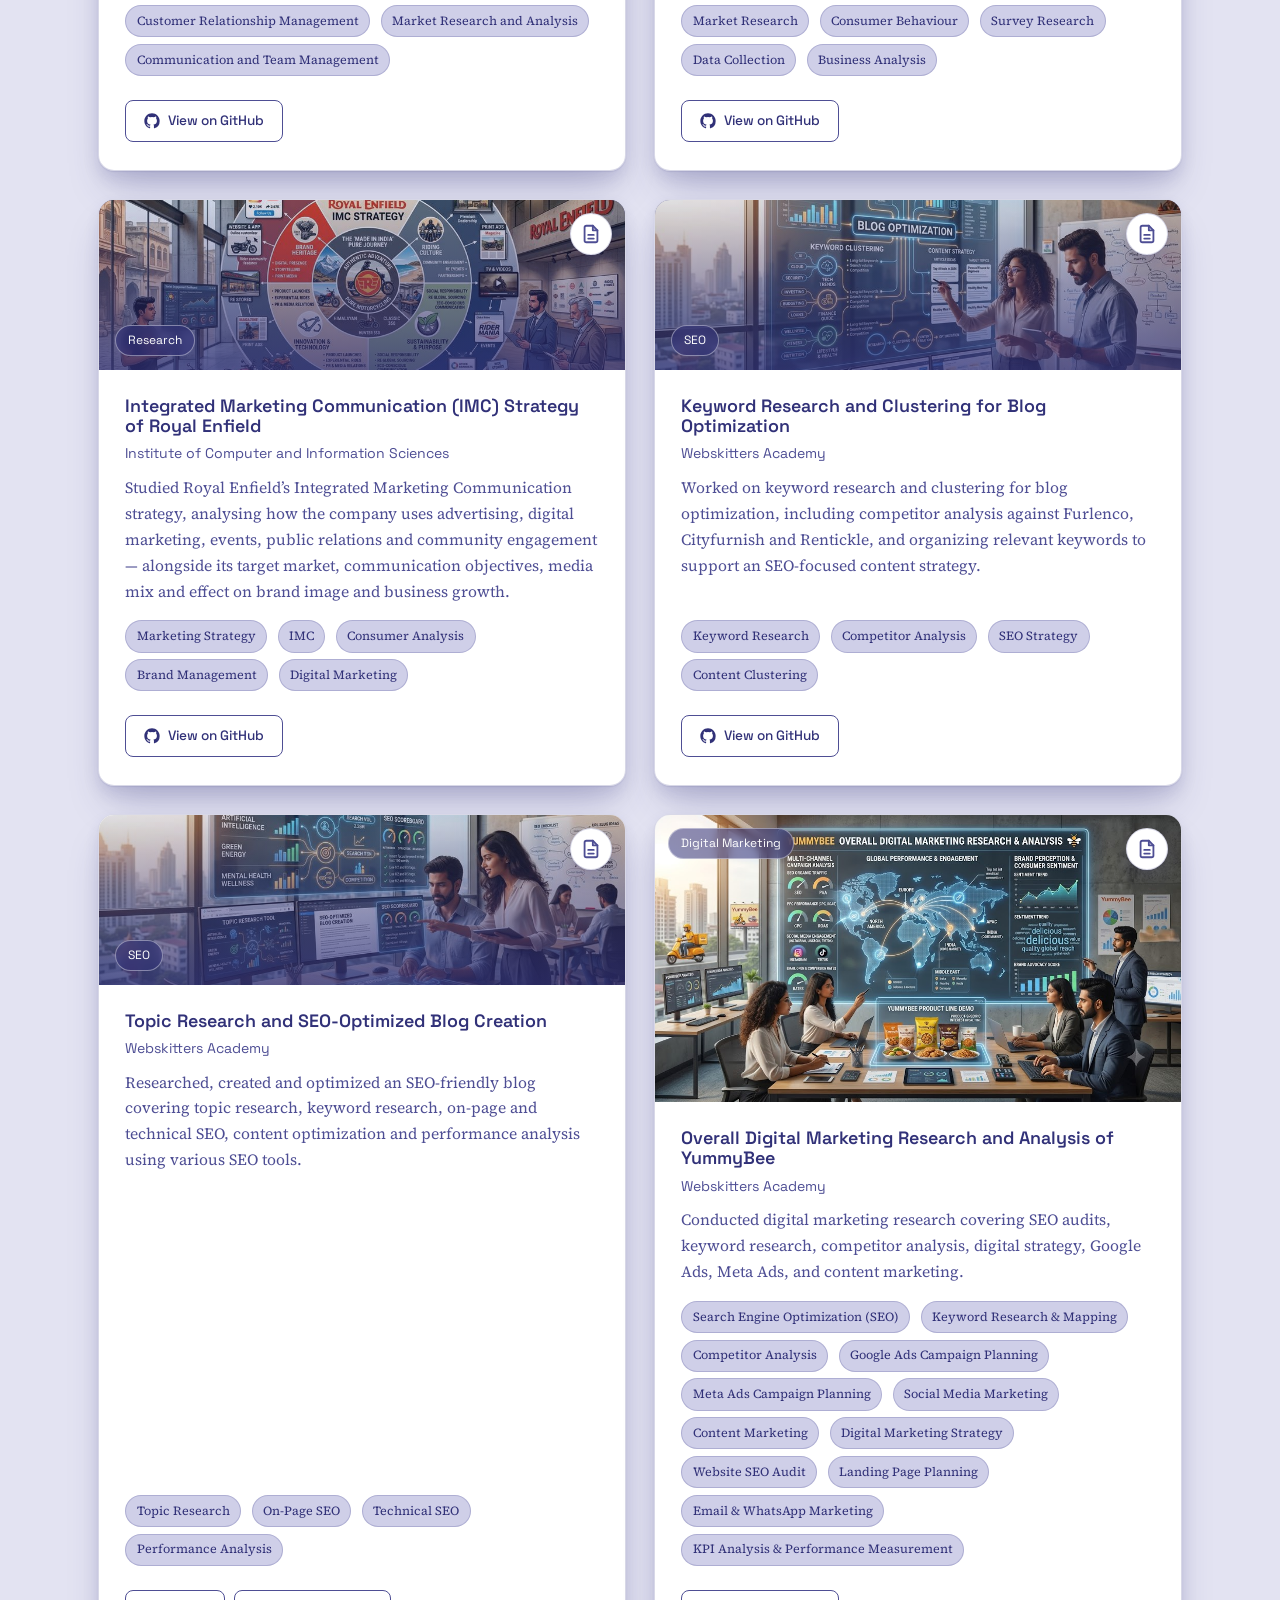
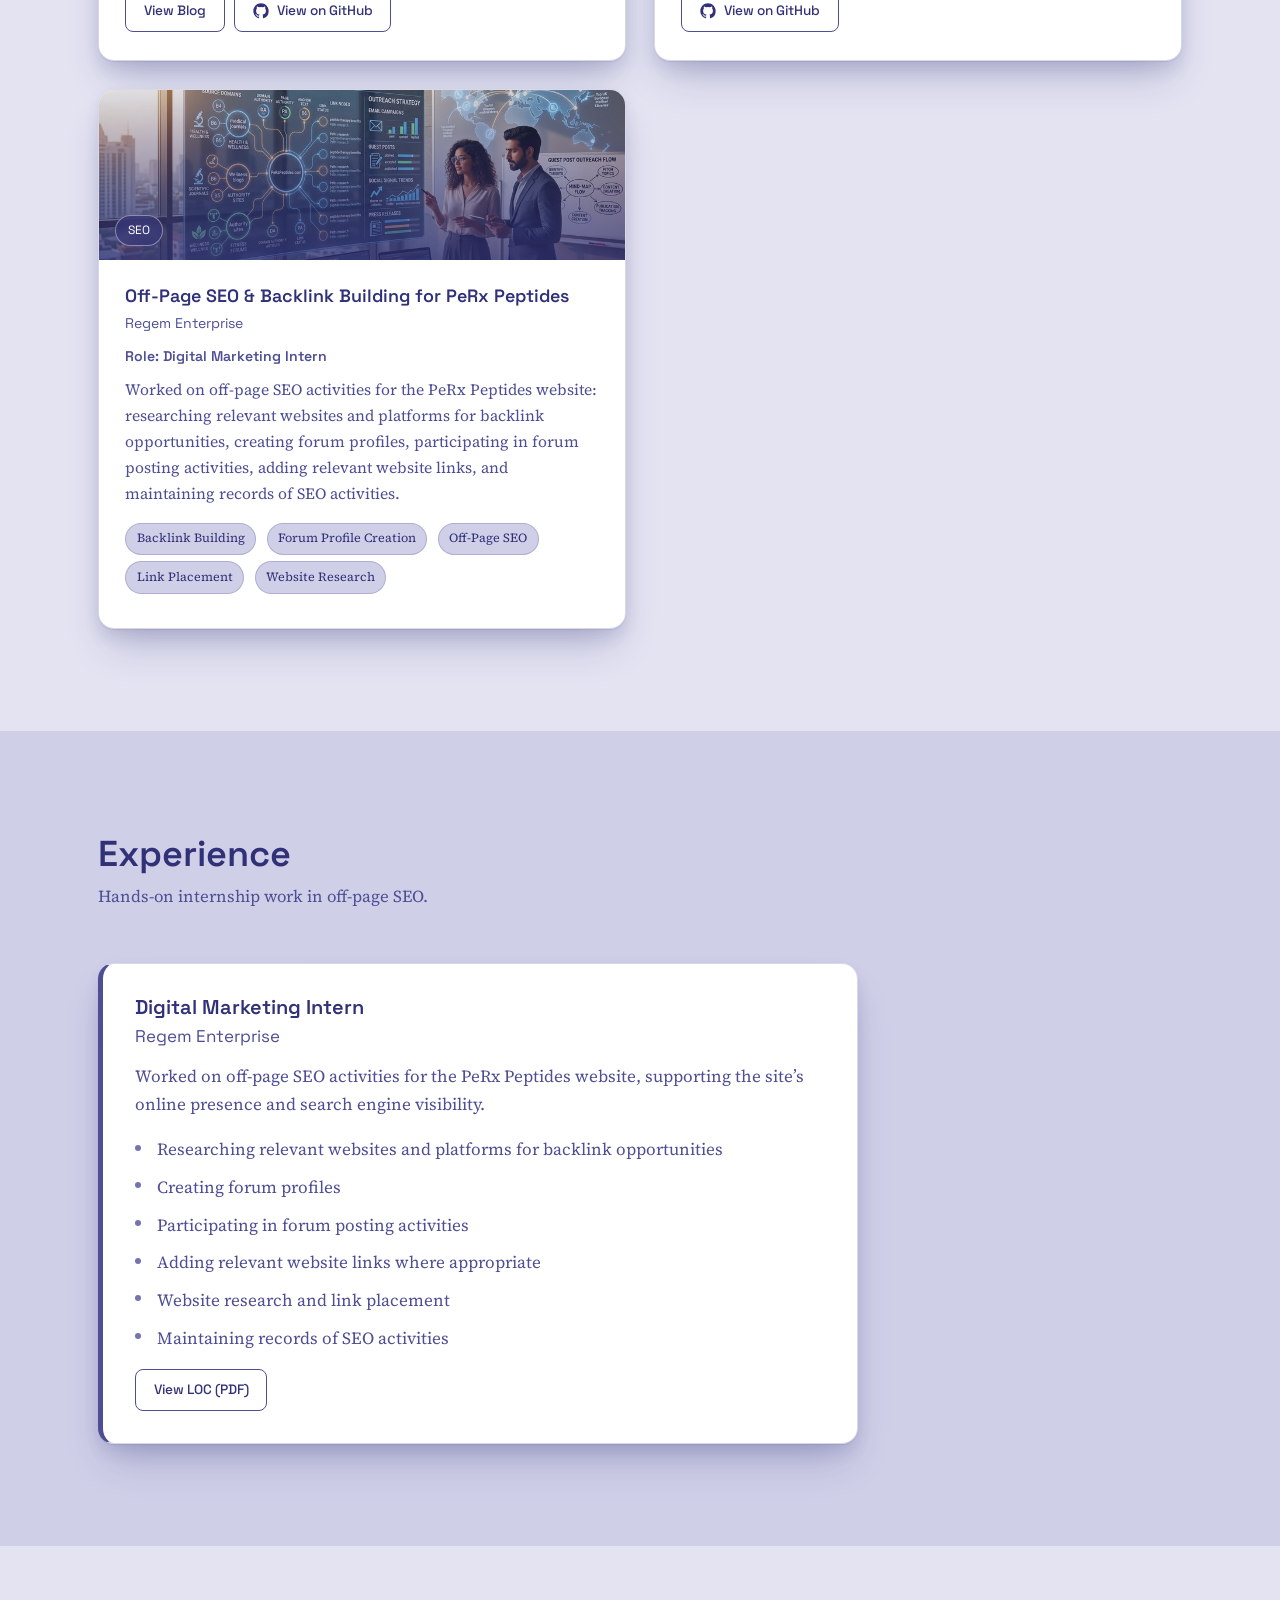
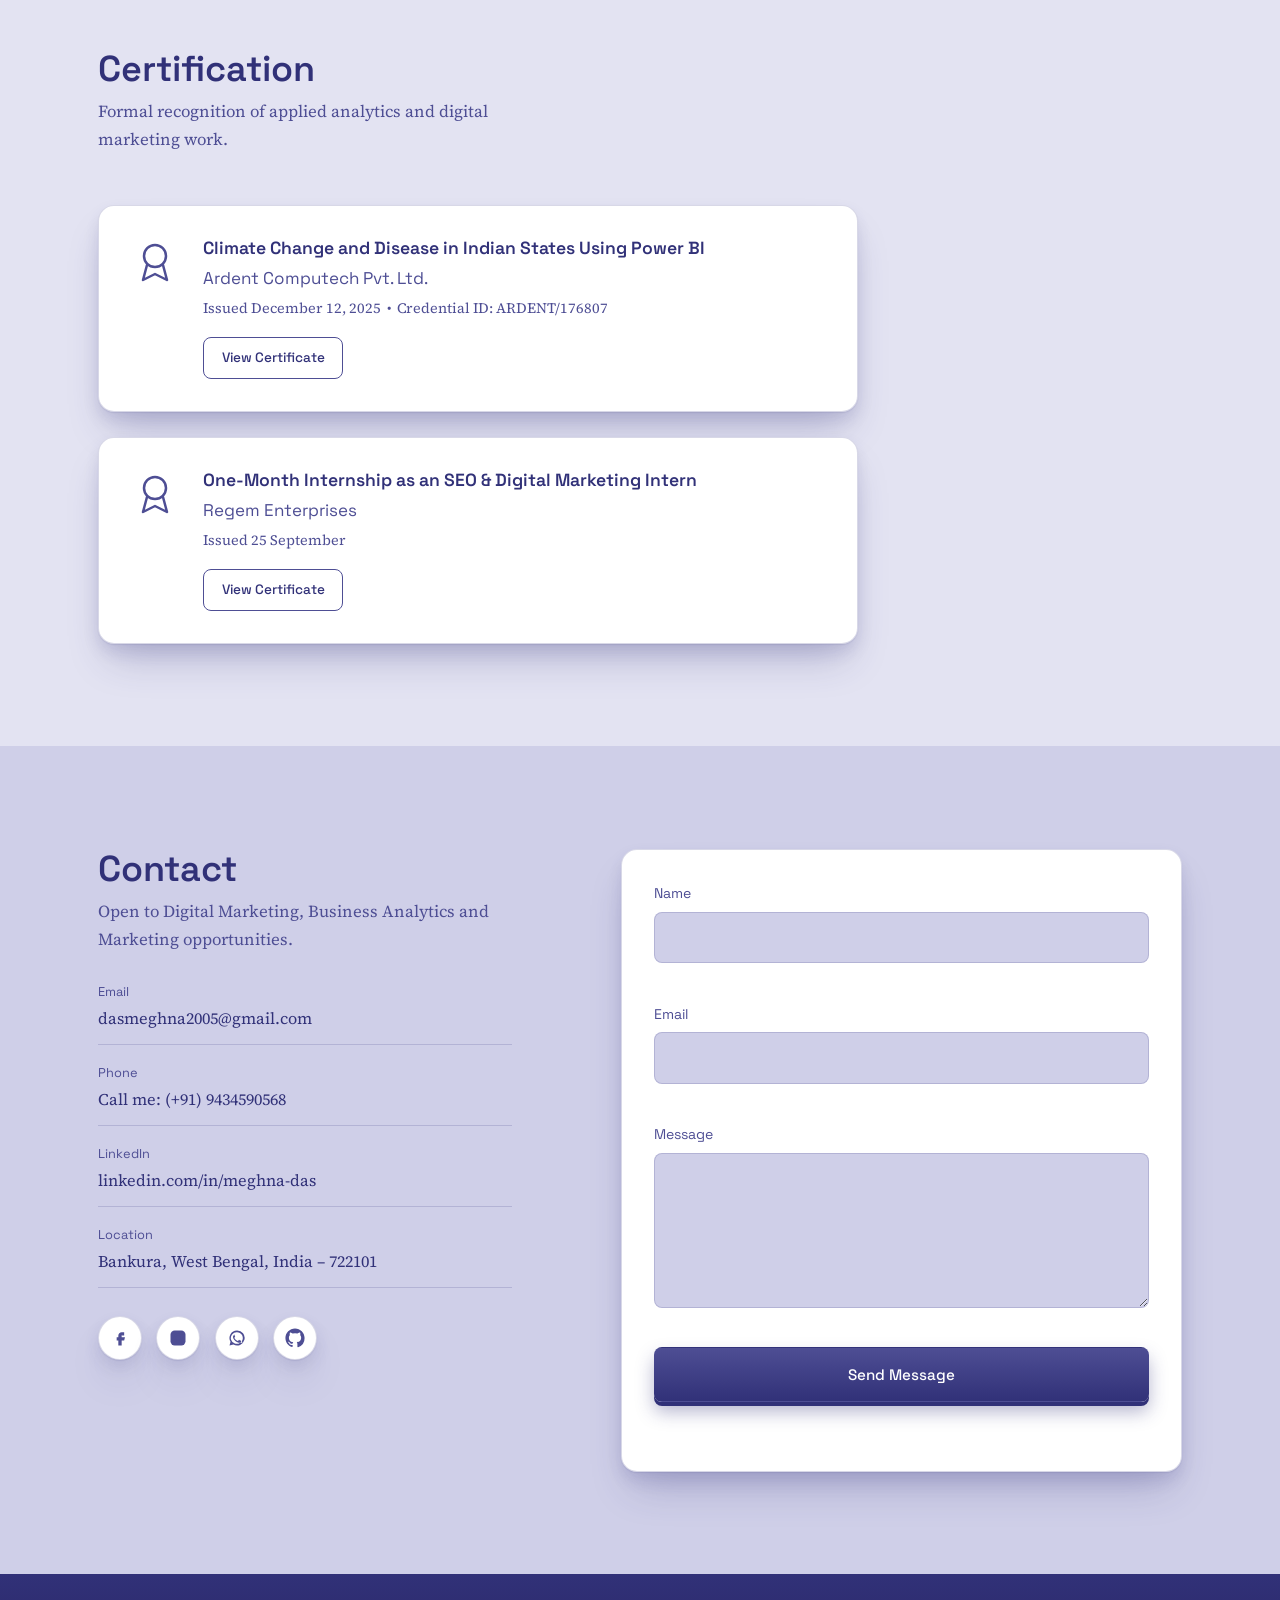
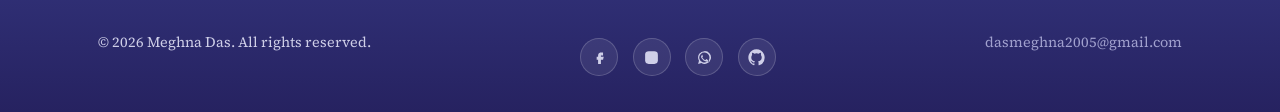
==== commit c4353a0c: "Update index.html" ====
--- a/index.html
+++ b/index.html
@@ -325,7 +325,7 @@
             <a class="project-pdf-link" href="Sales_and_distribution_management_Mohaa_choco.pdf" target="_blank" rel="noopener noreferrer" aria-label="View project PDF: Sales Force Recruitment, Selection and Training Process - Mohaa Choco" title="View project PDF">
               <svg viewBox="0 0 24 24" aria-hidden="true"><path d="M14 3H7a2 2 0 0 0-2 2v14a2 2 0 0 0 2 2h10a2 2 0 0 0 2-2V8l-5-5Z"/><path d="M14 3v5h5"/><path d="M9 13h6M9 17h6"/></svg>
             </a>
-            <div class="project-media project-media--full" role="img" aria-label="Mohaa Choco sales force recruitment, selection and training illustration" style="background-image:url('images/project-sales-force.jpg')">
+            <div class="project-media" style="background-image:url('images/project-sales-force.jpg')">
               <span class="project-media-tag">Business</span>
             </div>
             <div class="project-body">
@@ -386,7 +386,7 @@
             </div>
           </article>
 
-          <article class="project-card tilt-card" data-category="digital-marketing business">
+          <article class="project-card tilt-card" data-category="research">
             <a class="project-pdf-link" href="Integrated_marketing_communication.pdf" target="_blank" rel="noopener noreferrer" aria-label="View project PDF: Integrated Marketing Communication (IMC) Strategy of Royal Enfield" title="View project PDF">
               <svg viewBox="0 0 24 24" aria-hidden="true"><path d="M14 3H7a2 2 0 0 0-2 2v14a2 2 0 0 0 2 2h10a2 2 0 0 0 2-2V8l-5-5Z"/><path d="M14 3v5h5"/><path d="M9 13h6M9 17h6"/></svg>
             </a>
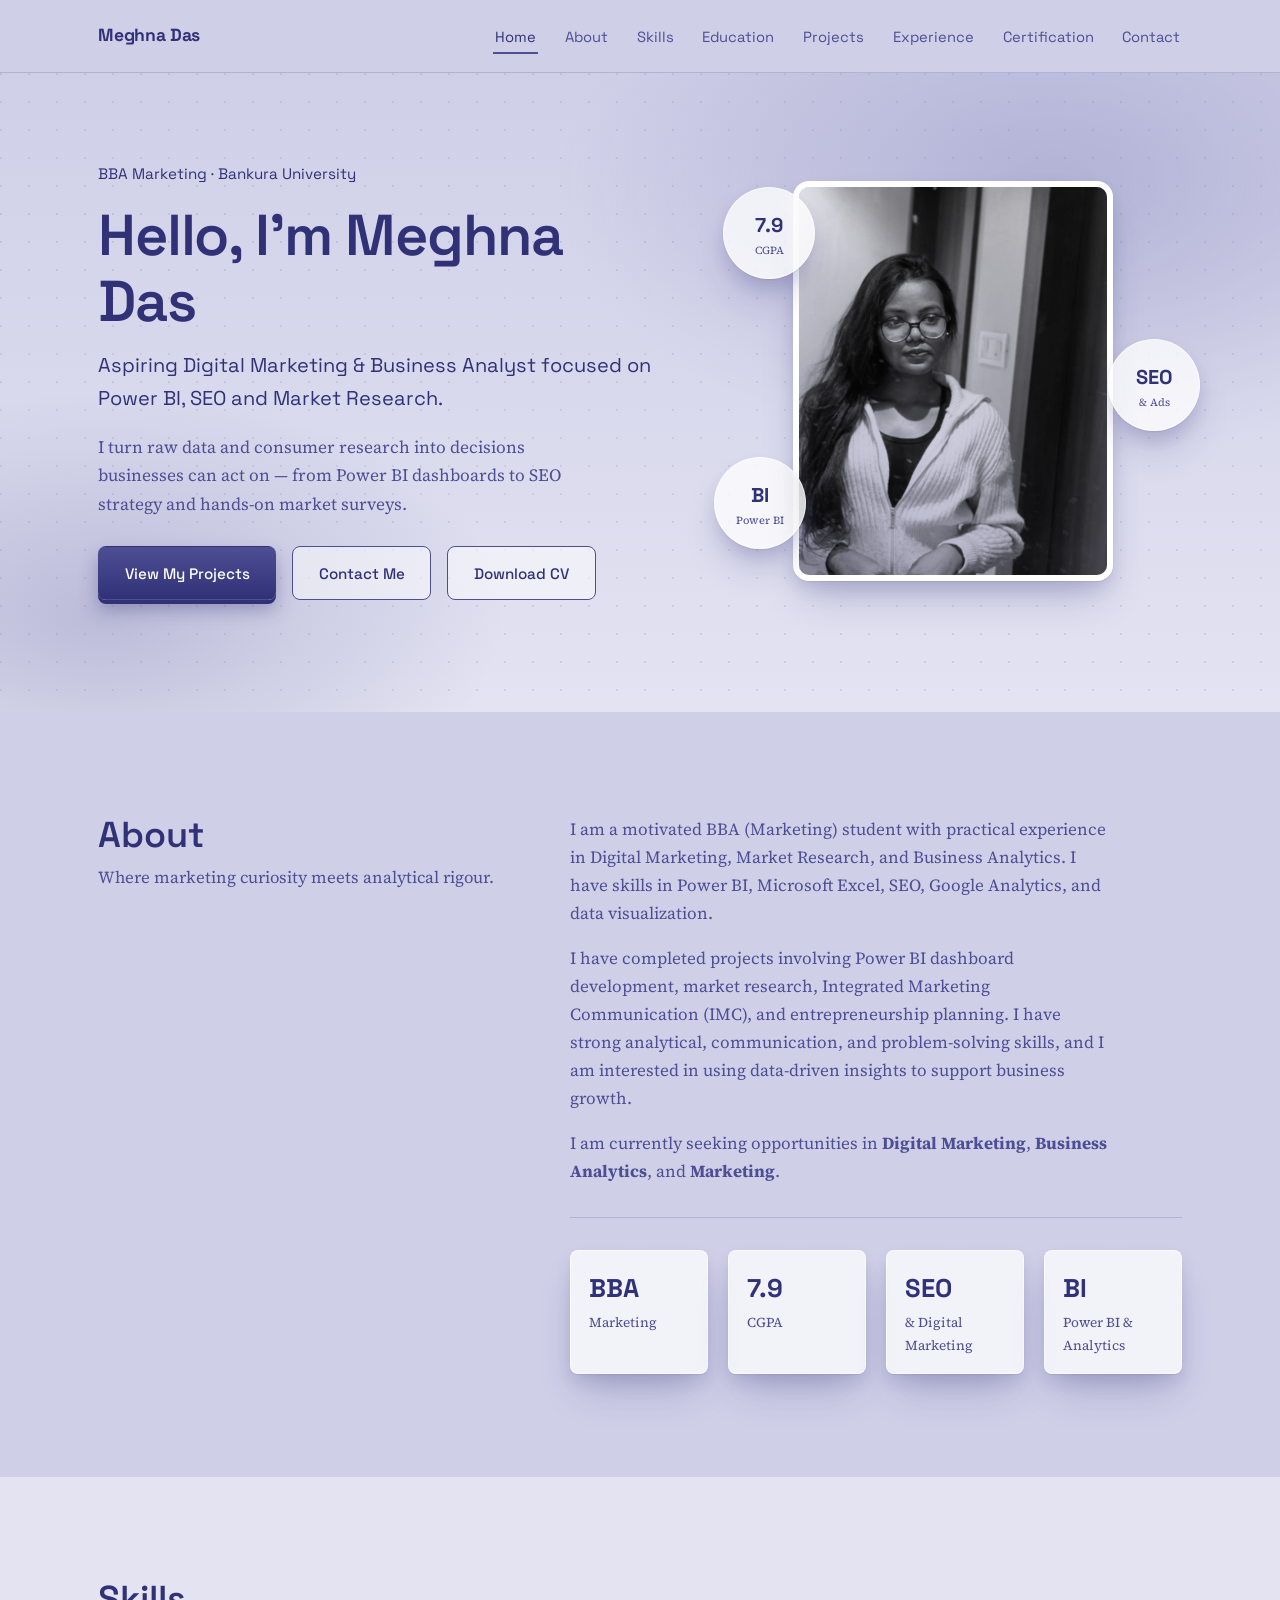
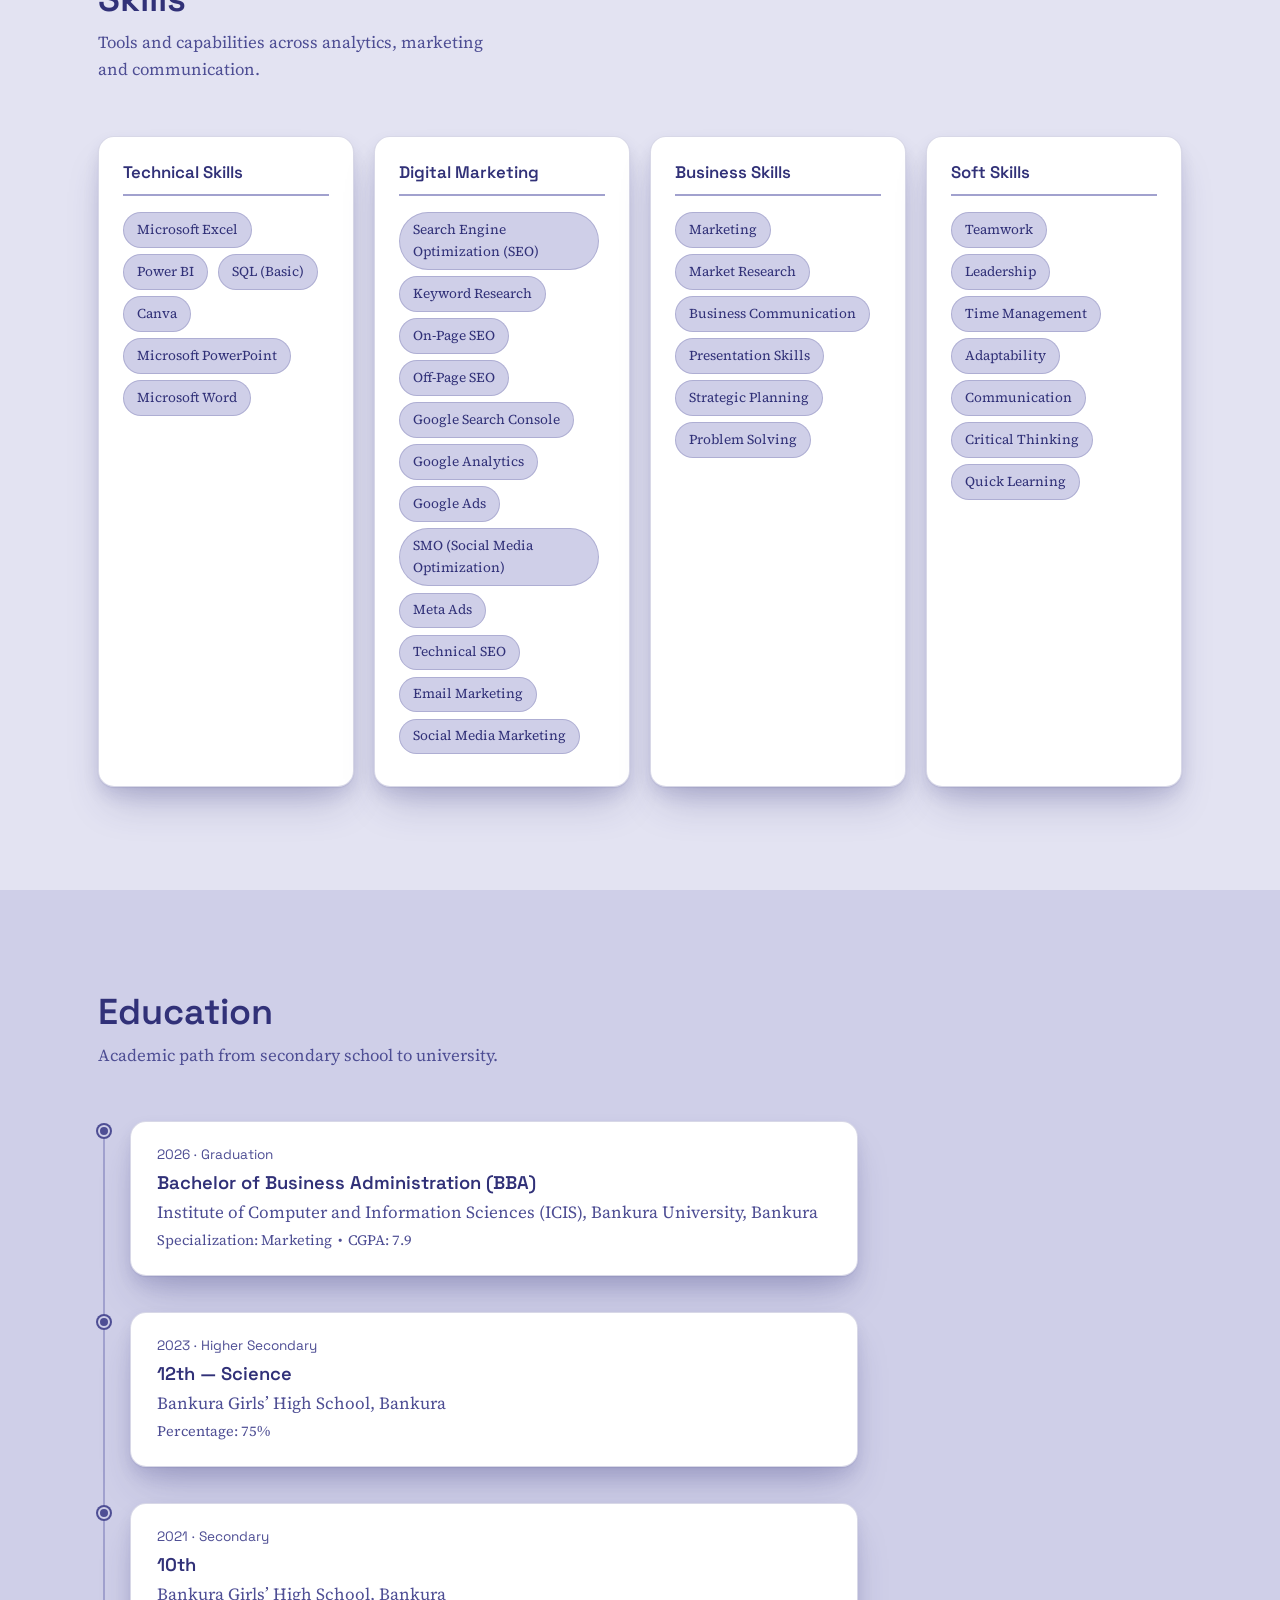
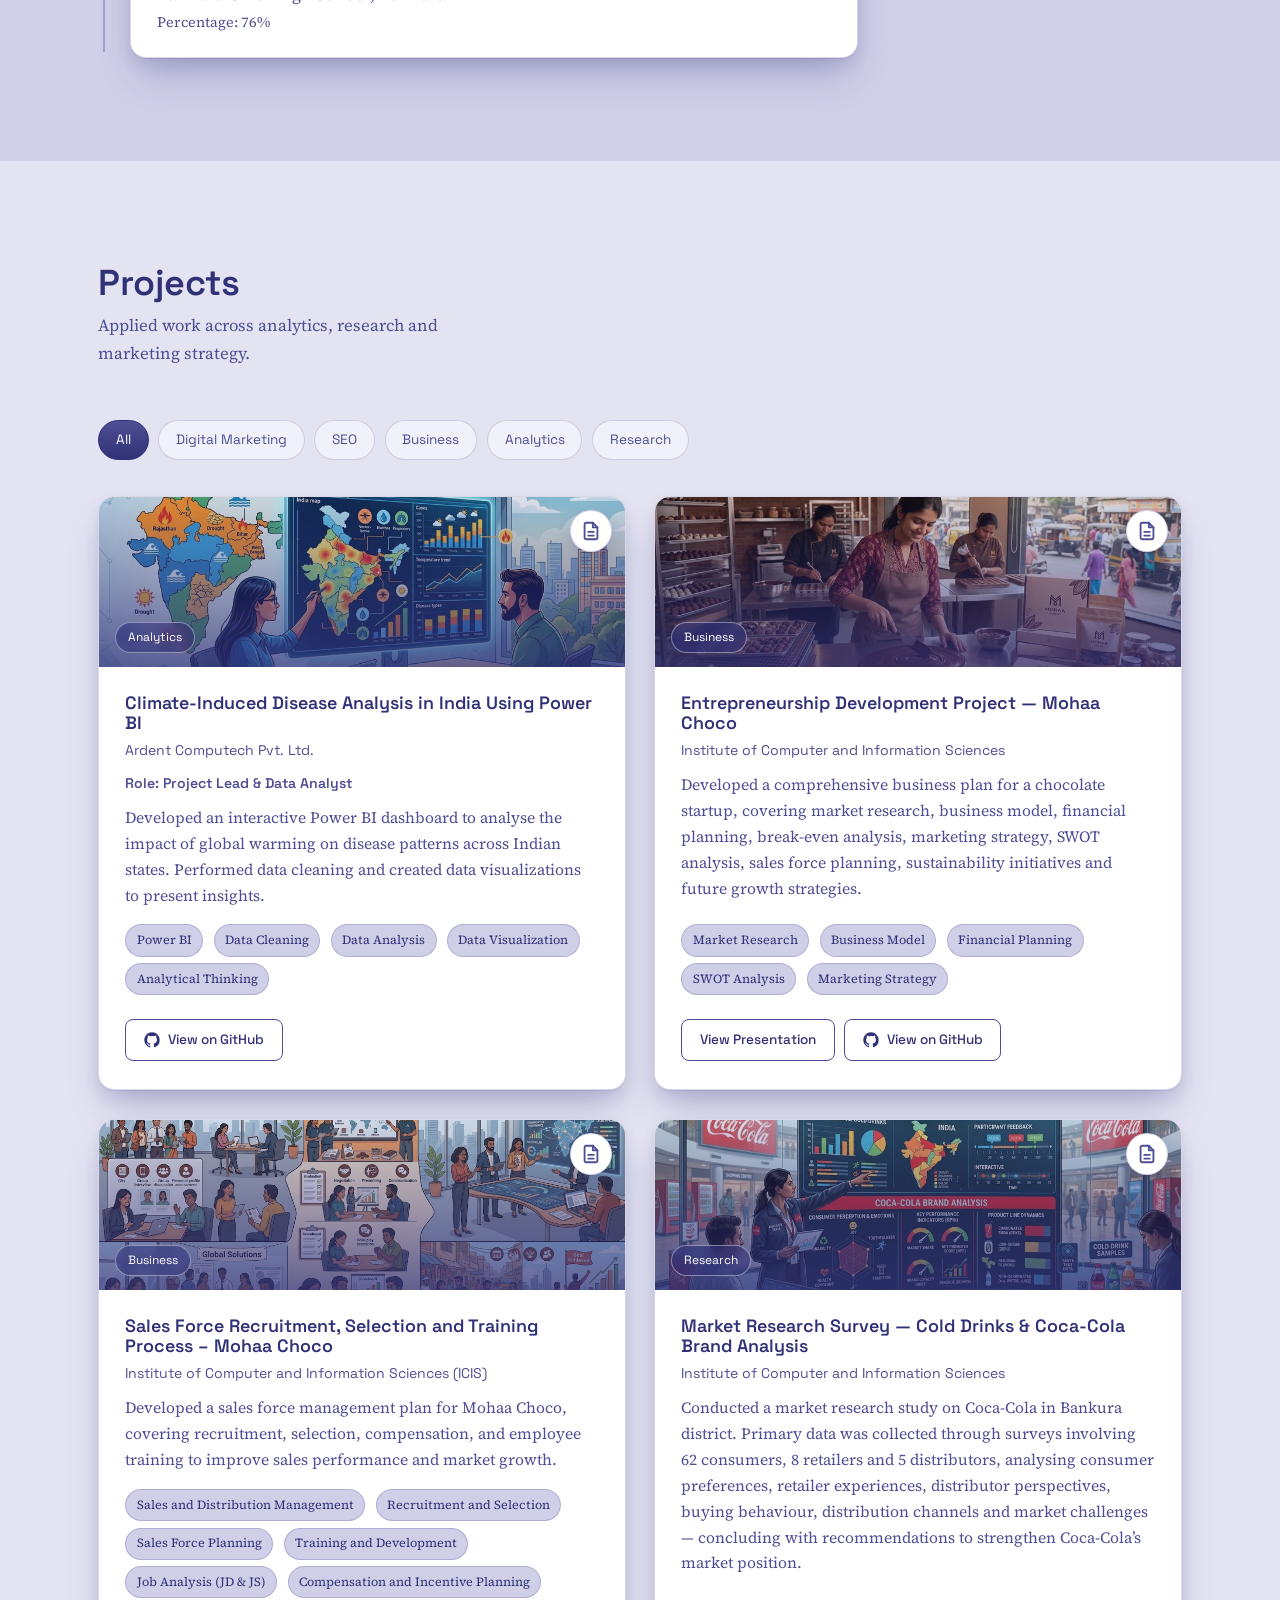
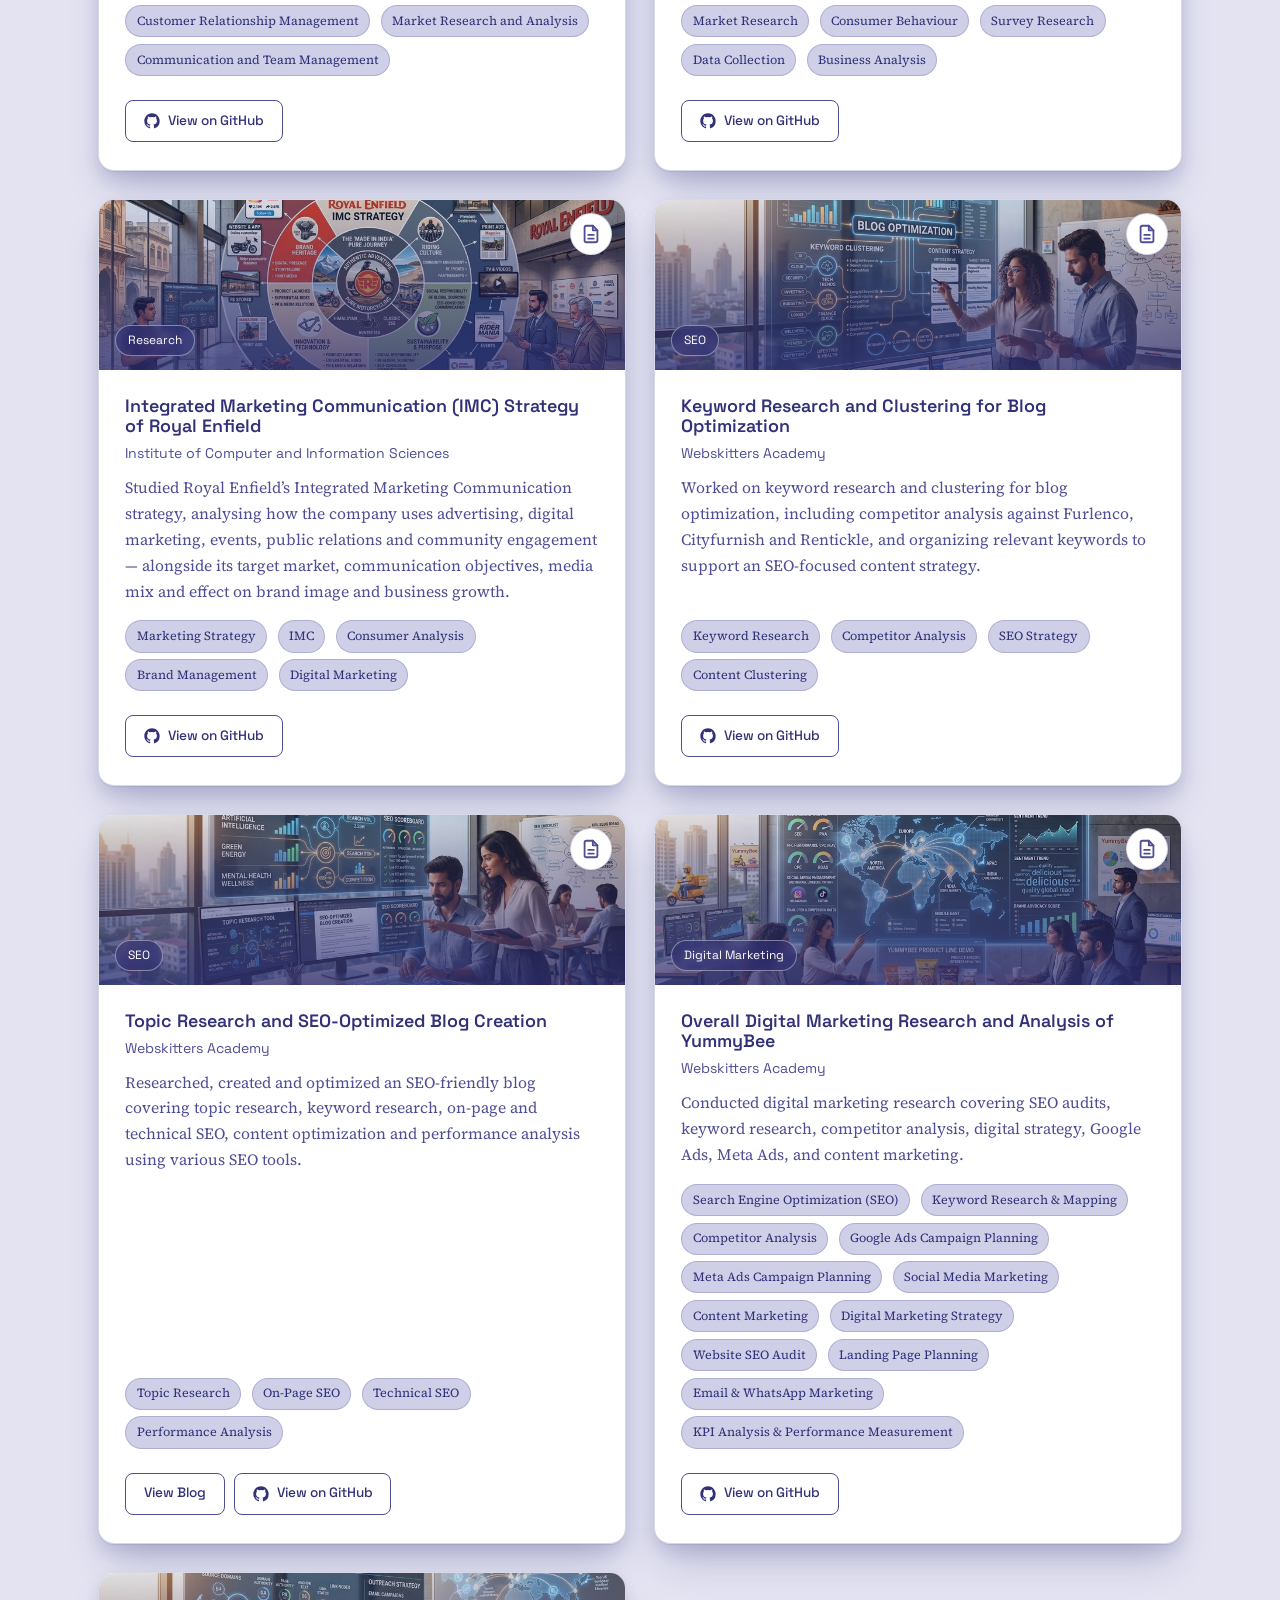
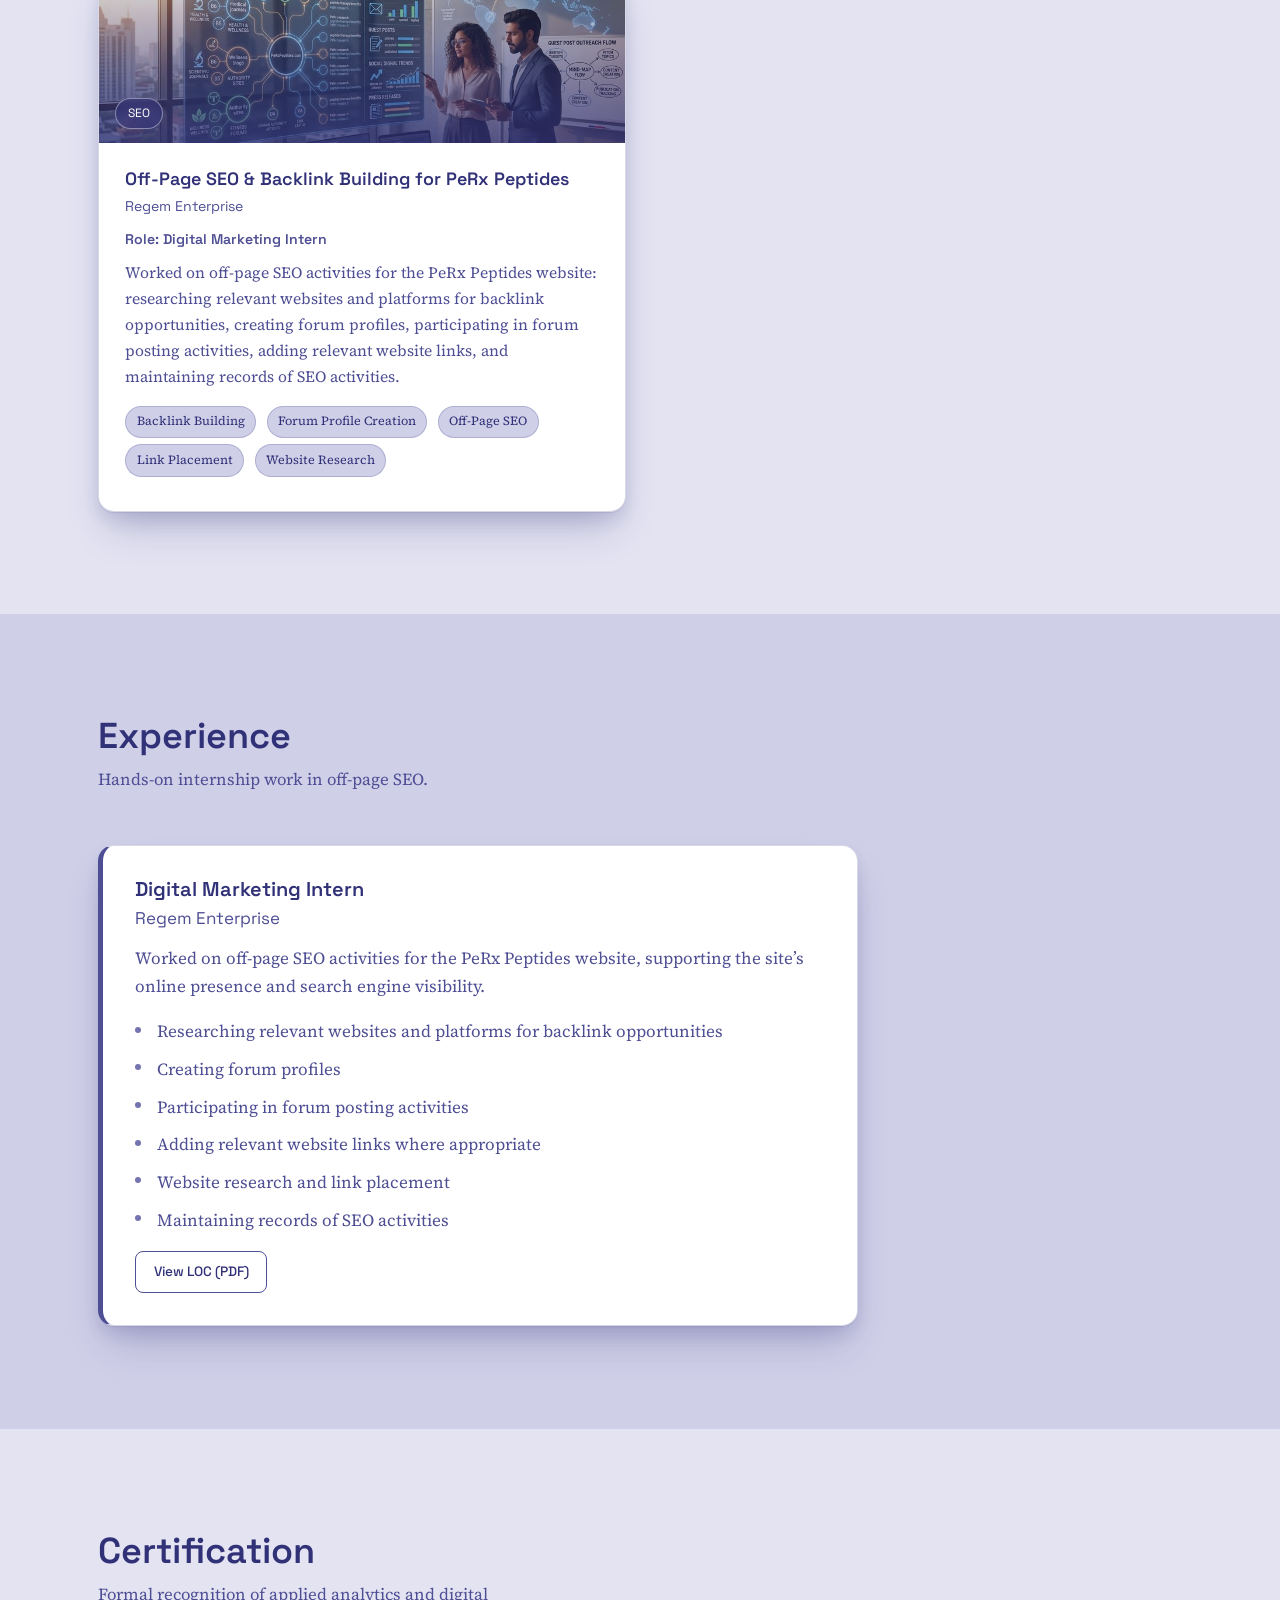
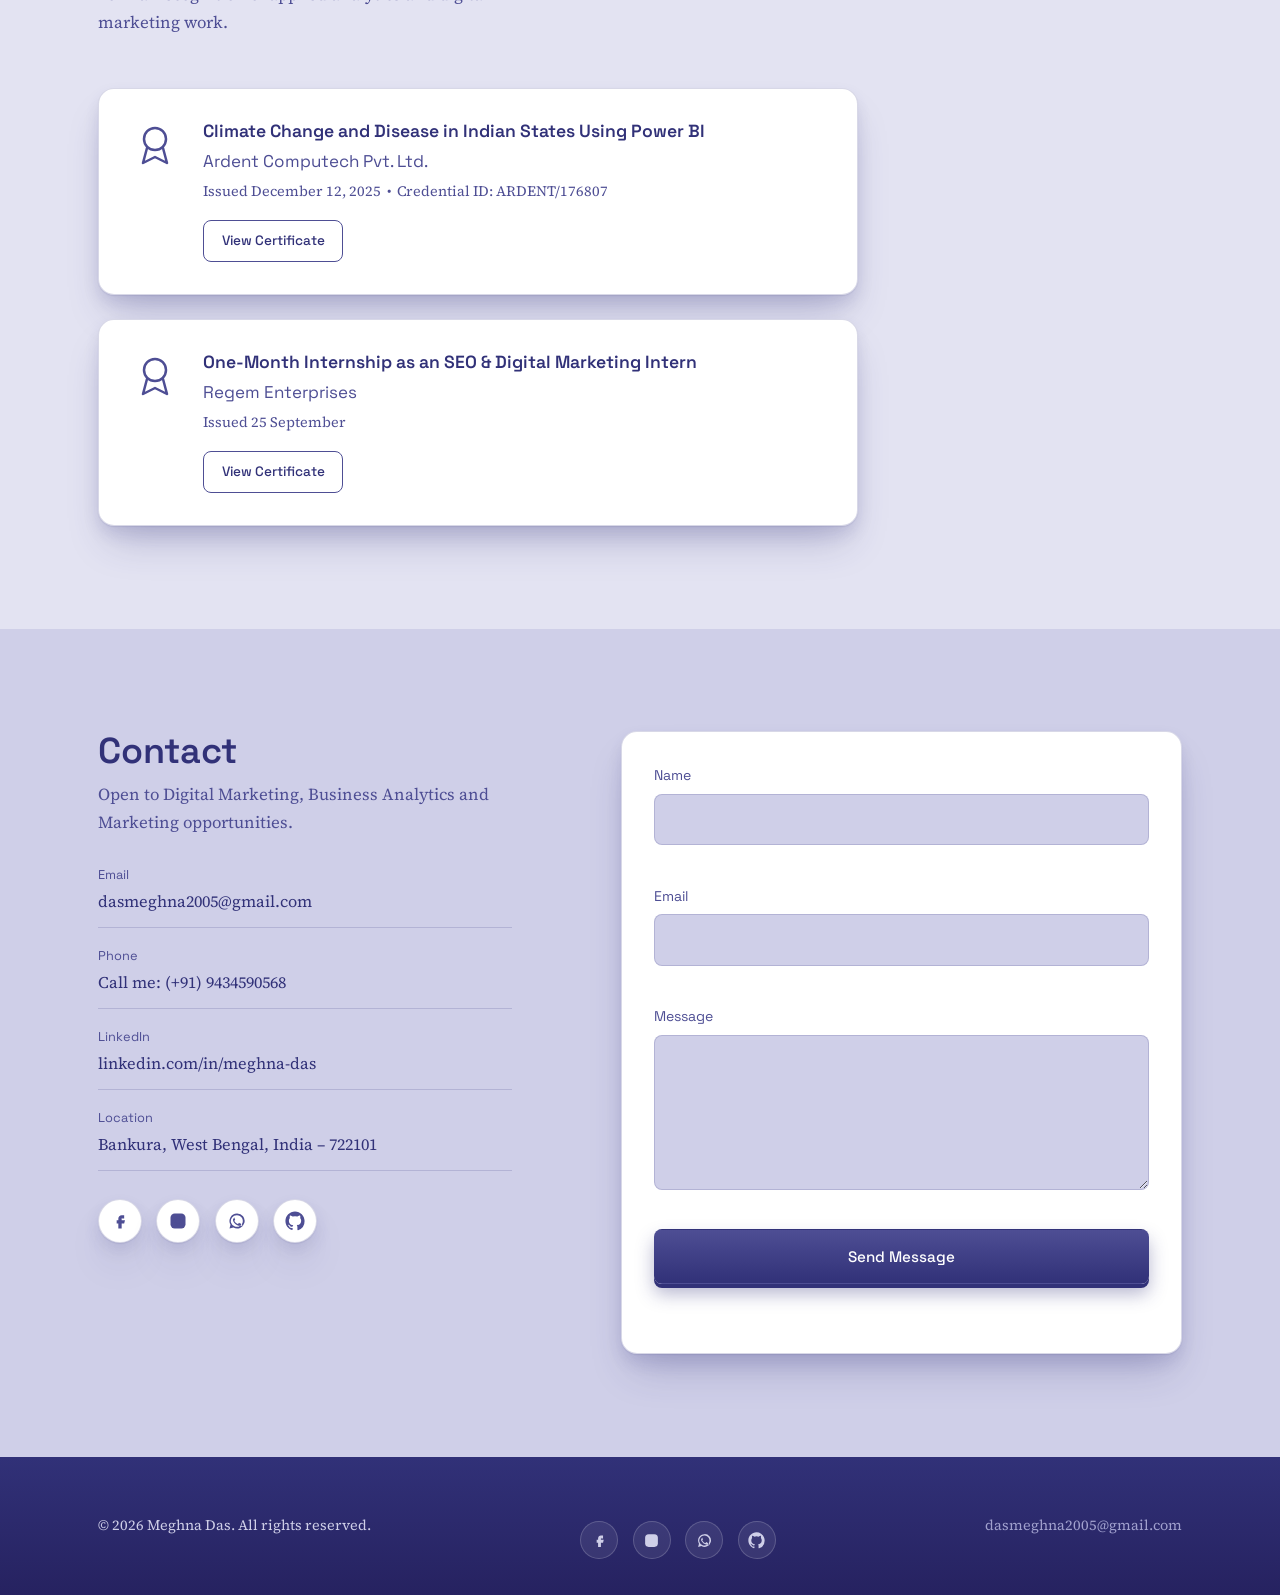
==== commit 12d0a4b5: "Update index.html" ====
--- a/index.html
+++ b/index.html
@@ -482,7 +482,7 @@
             <a class="project-pdf-link" href="Module3_Final%20assignment%5BMeghna%20Das%5D_%5BWA-522-ARSI-IT-DIMAWIAI-APR-2026-1%5D.pdf" target="_blank" rel="noopener noreferrer" aria-label="View project PDF: Overall Digital Marketing Research and Analysis of YummyBee" title="View project PDF">
               <svg viewBox="0 0 24 24" aria-hidden="true"><path d="M14 3H7a2 2 0 0 0-2 2v14a2 2 0 0 0 2 2h10a2 2 0 0 0 2-2V8l-5-5Z"/><path d="M14 3v5h5"/><path d="M9 13h6M9 17h6"/></svg>
             </a>
-            <div class="project-media project-media--full" role="img" aria-label="YummyBee digital marketing research and analysis illustration" style="background-image:url('images/project-yummybee.jpg')">
+            <div class="project-media" style="background-image:url('images/project-yummybee.jpg')">
               <span class="project-media-tag">Digital Marketing</span>
             </div>
             <div class="project-body">
